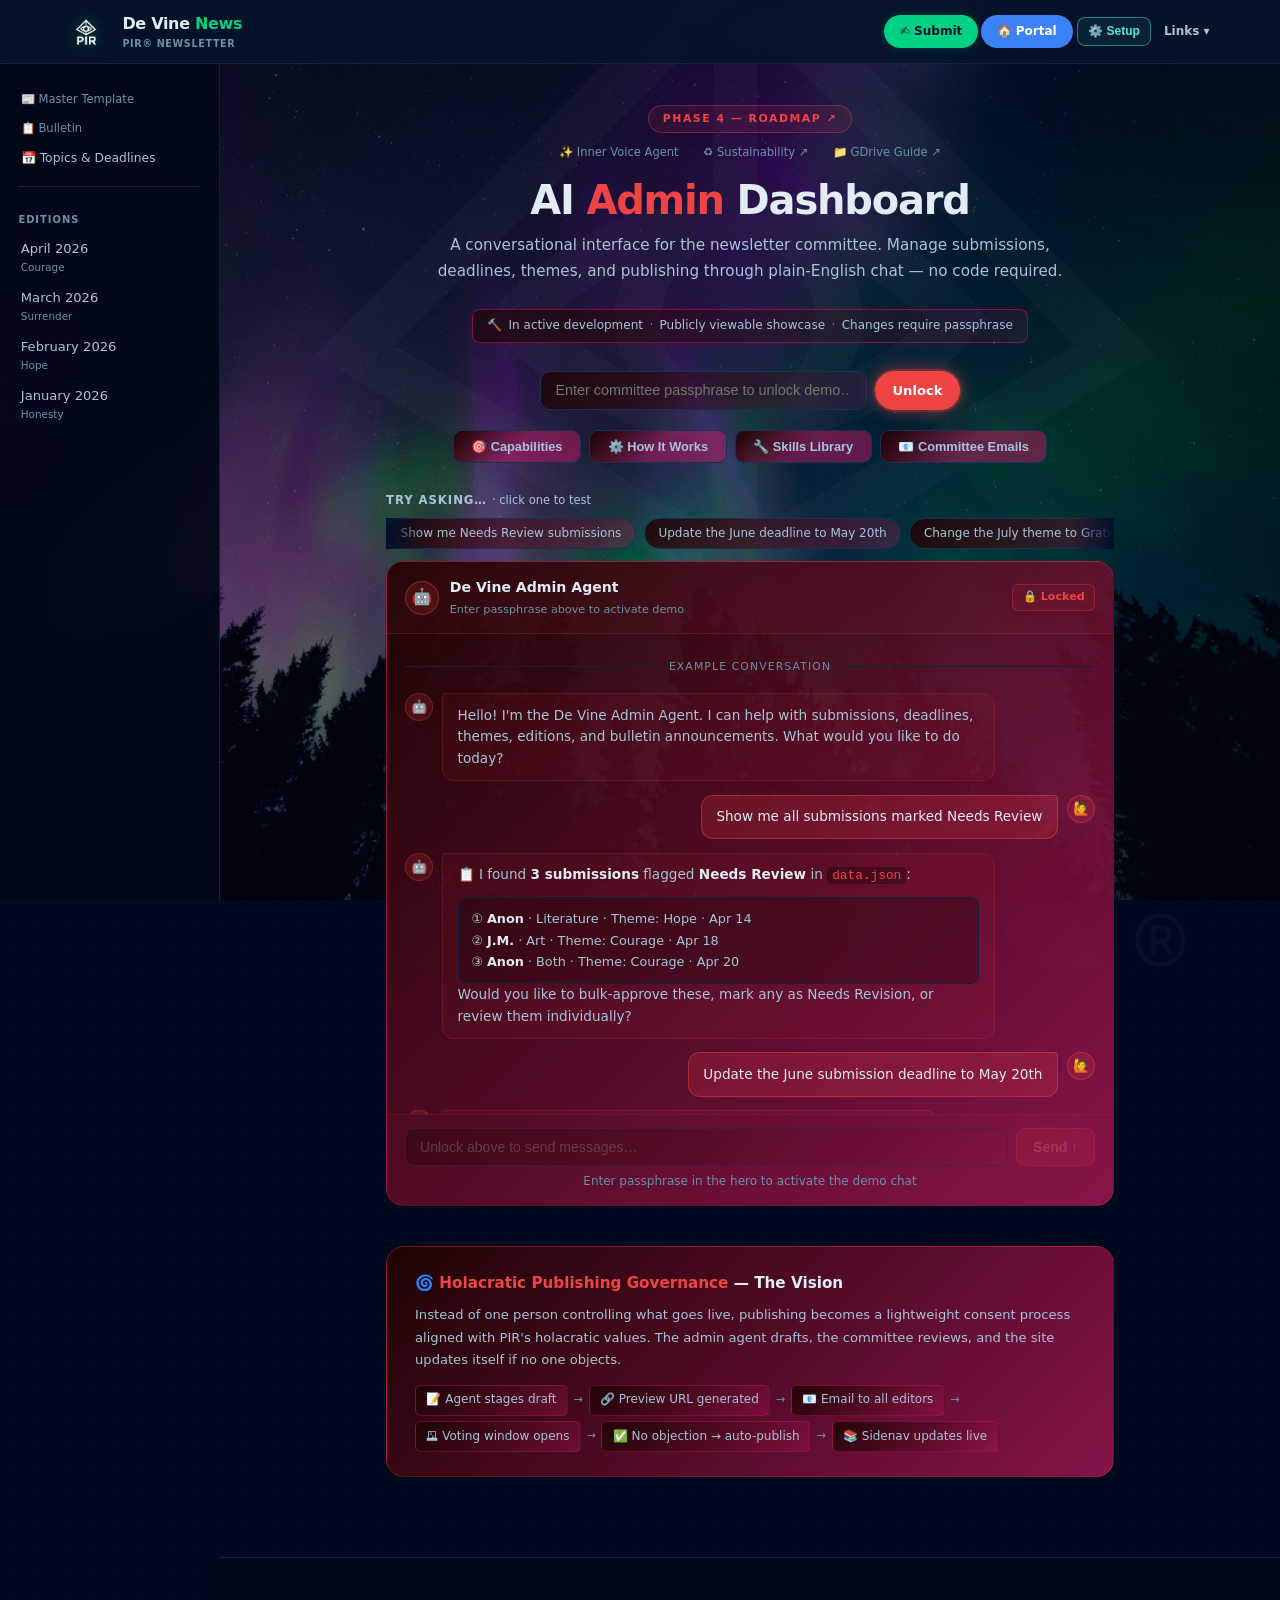
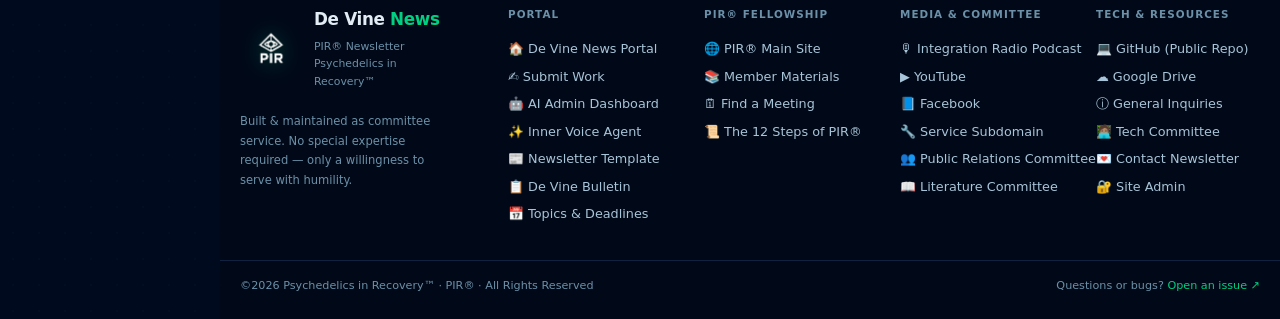
==== dashboard/admin.html @ 6f0c6eb4 "Add Committee Emails modal to admin dashboard; update all docs admin.html: - 📧 Committee Emails moda" ====
<!DOCTYPE html>
<html lang="en">
<head>
  <link rel="icon" href="assets/favicon.svg" type="image/svg+xml"/>
  <link rel="icon" href="assets/favicon.png" type="image/png"/>
  <link rel="apple-touch-icon" href="assets/favicon.png"/>
  <meta charset="UTF-8" />
  <meta name="viewport" content="width=device-width, initial-scale=1.0" />
  <title>AI Admin Dashboard — De Vine News</title>
  <link rel="stylesheet" href="style.css" />
  <style>
    /* ── Crimson accent var ───────────────────────────────────────── */
    :root { --adm: #ef4444; --adm-bg: rgba(239,68,68,0.08); --adm-border: rgba(239,68,68,0.28); }

    /* ── Hero ─────────────────────────────────────────────────────── */
    .adm-hero {
      text-align: center; padding: 2.5rem 1.5rem 1.75rem;
      max-width: 680px; margin: 0 auto;
    }
    a.adm-eyebrow, .adm-eyebrow {
      display: inline-block;
      font-size: 0.68rem; font-weight: 700; letter-spacing: 0.14em;
      text-transform: uppercase; color: var(--adm);
      background: rgba(239,68,68,0.1); border: 1px solid rgba(239,68,68,0.35);
      border-radius: 999px; padding: 0.28rem 0.85rem; margin-bottom: 0.6rem;
      text-decoration: none; transition: background 0.15s, border-color 0.15s;
      animation: cta-float-bounce 3.5s ease-in-out infinite;
    }
    a.adm-eyebrow:hover {
      background: rgba(239,68,68,0.18); border-color: rgba(239,68,68,0.6);
      animation: none;
    }
    /* Meta-nav row (cross-page + docs links) */
    .adm-meta-nav {
      display: flex; flex-wrap: wrap; justify-content: center; gap: 0.35rem 0.65rem;
      font-size: 0.72rem; margin-bottom: 1rem;
    }
    .adm-meta-link {
      display: inline-block; color: var(--text-3); text-decoration: none;
      transition: color 0.15s; animation: cta-float-bounce 4s ease-in-out infinite;
    }
    .adm-meta-link:nth-child(1) { animation-delay: 0s; }
    .adm-meta-link:nth-child(3) { animation-delay: 0.5s; }
    .adm-meta-link:nth-child(5) { animation-delay: 1s; }
    .adm-meta-link:hover { color: var(--text-2); animation: none; }
    .adm-meta-sep { color: var(--border-2); }

    .adm-hero h1 {
      font-size: clamp(1.6rem, 4.5vw, 2.5rem); font-weight: 900;
      letter-spacing: -0.03em; line-height: 1.1; margin-bottom: 0.7rem;
    }
    .adm-hero h1 em { font-style: normal; color: var(--adm); }
    .adm-hero-desc {
      font-size: 0.95rem; color: var(--text-2); line-height: 1.7; margin-bottom: 1.5rem;
    }
    .adm-badge {
      display: inline-flex; align-items: center; gap: 0.4rem; flex-wrap: wrap;
      justify-content: center; font-size: 0.75rem; color: var(--text-2); font-weight: 500;
      border: 1px solid rgba(190,24,93,0.55); border-radius: 8px;
      padding: 0.4rem 0.9rem; margin-bottom: 1.75rem; line-height: 1.6;
      background: linear-gradient(135deg, rgba(30,4,4,0.7) 0%, rgba(190,24,93,0.13) 100%);
      box-shadow: 0 0 10px rgba(190,24,93,0.12);
    }
    .adm-badge span { color: var(--text-3); }

    /* Unlock row */
    .adm-unlock {
      display: flex; gap: 0.5rem; max-width: 420px; margin: 0 auto 1.25rem;
    }
    .adm-unlock .btn-primary {
      background: var(--adm) !important; color: #fff !important;
      box-shadow: 0 0 0 2px rgba(239,68,68,0.25), 0 0 18px rgba(239,68,68,0.6) !important;
    }
    .adm-unlock .btn-primary:hover {
      background: #f87171 !important;
      box-shadow: 0 0 0 3px rgba(239,68,68,0.35), 0 0 26px rgba(239,68,68,0.75) !important;
    }
    .adm-unlock input {
      flex: 1; padding: 0.65rem 0.9rem;
      border-radius: 10px; border: 1.5px solid var(--border-2);
      background: linear-gradient(135deg, rgba(30,4,4,0.85) 0%, rgba(190,24,93,0.12) 100%); color: var(--text);
      font-size: 0.9rem; transition: border-color 0.2s;
    }
    .adm-unlock input:focus { outline: none; border-color: var(--adm); }
    .adm-unlock input.unlocked { border-color: var(--adm); }
    #adm-unlock-error {
      font-size: 0.78rem; color: #f87171; margin: 0.3rem auto 0;
      max-width: 420px; text-align: left; display: none;
    }
    /* Modal trigger buttons — strong CTA */
    .adm-modal-btns {
      display: flex; flex-wrap: wrap; justify-content: center; gap: 0.5rem;
      margin-top: 1.25rem;
    }
    .adm-modal-btn {
      display: inline-flex; align-items: center; gap: 0.35rem;
      font-size: 0.8rem; font-weight: 700; padding: 0.5rem 1.1rem;
      border-radius: 9px; cursor: pointer; border: 1.5px solid var(--border-2);
      background: linear-gradient(135deg, #1e0404 0%, rgba(190, 24, 93, 0.5) 50%); color: var(--text-2);
      transition: all 0.15s; text-decoration: none;
    }
    .adm-modal-btn:hover {
      background: rgba(239,68,68,0.08); border-color: rgba(239,68,68,0.45);
      color: var(--adm); transform: translateY(-1px);
      box-shadow: 0 3px 10px rgba(239,68,68,0.12);
    }
    .adm-modal-btn:active { transform: translateY(0); box-shadow: none; }
    @keyframes adm-modal-btn-breathe {
      0%,100% { opacity: 0.82; box-shadow: 0 0 0 0 rgba(239,68,68,0); transform: translateY(0); }
      50%      { opacity: 1;    box-shadow: 0 0 12px rgba(239,68,68,0.22); transform: translateY(-2px); }
    }
    .adm-modal-btn { animation: adm-modal-btn-breathe 3s ease-in-out infinite; }
    .adm-modal-btn:hover { animation: none; }

    /* ── Demo mode banner ─────────────────────────────────────────── */
    .adm-demo-banner {
      display: none;
      align-items: center; justify-content: center; gap: 0.5rem;
      font-size: 0.75rem; font-weight: 600; color: #fbbf24;
      background: rgba(251,191,36,0.08); border-top: 1px solid rgba(251,191,36,0.2);
      border-bottom: 1px solid rgba(251,191,36,0.2);
      padding: 0.4rem 1rem; text-align: center;
    }

    /* ── Scrolling chip ticker ────────────────────────────────────── */
    .adm-ticker {
      max-width: 760px; margin: 0 auto 0.75rem; padding: 0 1rem;
    }
    .adm-ticker-label {
      font-size: 0.73rem; color: var(--text-2); margin-bottom: 0.5rem;
      font-weight: 700; text-transform: uppercase; letter-spacing: 0.08em;
    }
    .adm-ticker-outer {
      position: relative; overflow: hidden;
    }
    .adm-ticker-outer::before, .adm-ticker-outer::after {
      content: ''; position: absolute; top: 0; bottom: 0;
      width: 2.5rem; z-index: 1; pointer-events: none;
    }
    .adm-ticker-outer::before { left: 0;  background: linear-gradient(to right, var(--navy), transparent); }
    .adm-ticker-outer::after  { right: 0; background: linear-gradient(to left,  var(--navy), transparent); }
    .adm-ticker-track {
      display: flex; gap: 0.5rem; white-space: nowrap;
      animation: ticker-run 62s linear infinite;
      width: max-content;
    }
    .adm-ticker-track:hover { animation-play-state: paused; }
    @keyframes ticker-run {
      0%   { transform: translateX(0); }
      100% { transform: translateX(-50%); }
    }
    @keyframes adm-chip-breathe {
      0%,100% { opacity: 0.62; border-color: var(--border-2); }
      50%      { opacity: 1;    border-color: rgba(239,68,68,0.65); }
    }
    .adm-chip {
      display: inline-flex; align-items: center;
      font-size: 0.75rem; font-weight: 500; color: var(--text-2);
      background: linear-gradient(135deg, rgba(30,4,4,0.92) 0%, rgba(190,24,93,0.28) 100%);
      border: 1.5px solid var(--border-2);
      border-radius: 999px; padding: 0.3rem 0.85rem;
      cursor: pointer; white-space: nowrap; user-select: none;
      transition: all 0.15s;
      animation: adm-chip-breathe 2.5s ease-in-out infinite;
    }
    .adm-chip:hover {
      background: rgba(239,68,68,0.09); border-color: rgba(239,68,68,0.55);
      color: var(--adm); transform: translateY(-1px);
      box-shadow: 0 2px 8px rgba(239,68,68,0.18);
      animation: none;
    }
    .adm-chip:active { transform: translateY(0); box-shadow: none; }

    /* ── Chat — CRIMSON identity ──────────────────────────────────── */
    .adm-chat-wrap {
      max-width: 760px; margin: 0 auto; padding: 0 1rem 2.5rem;
    }
    .adm-chat {
      /* Add 70% transparency */
      background: linear-gradient(135deg, #1e0404 0%, rgba(190, 24, 93, 0.7) 100%);
      border: 1px solid rgba(239,68,68,0.25);
      border-radius: var(--radius-lg); overflow: hidden;
    }
    .adm-chat-header {
      display: flex; align-items: center; justify-content: space-between;
      padding: 0.85rem 1.1rem;
      border-bottom: 1px solid rgba(239,68,68,0.18);
      background: rgba(239,68,68,0.04);
    }
    .adm-chat-agent { display: flex; align-items: center; gap: 0.7rem; }
    .adm-chat-avatar {
      width: 34px; height: 34px; border-radius: 50%;
      background: rgba(239,68,68,0.15); border: 1.5px solid rgba(239,68,68,0.4);
      display: flex; align-items: center; justify-content: center; font-size: 1rem;
    }
    .adm-chat-name { font-size: 0.88rem; font-weight: 700; }
    .adm-chat-sub  { font-size: 0.7rem; color: var(--text-3); margin-top: 0.1rem; }
    .adm-chat-lock-badge {
      font-size: 0.7rem; font-weight: 600; padding: 0.22rem 0.6rem;
      border-radius: 6px; transition: all 0.3s;
    }
    .adm-chat-lock-badge.locked  { color: var(--adm); background: rgba(239,68,68,0.08); border: 1px solid rgba(239,68,68,0.3); }
    .adm-chat-lock-badge.unlocked { color: #fbbf24; background: rgba(251,191,36,0.1); border: 1px solid rgba(251,191,36,0.3); }

    .adm-chat-messages {
      padding: 1.25rem 1.1rem; display: flex; flex-direction: column; gap: 0.85rem;
      min-height: 300px; max-height: 480px; overflow-y: auto;
    }
    .adm-msg { display: flex; gap: 0.6rem; align-items: flex-start; }
    .adm-msg.agent { flex-direction: row; }
    .adm-msg.user  { flex-direction: row-reverse; }
    .adm-msg-avatar {
      width: 28px; height: 28px; flex-shrink: 0;
      border-radius: 50%; display: flex; align-items: center;
      justify-content: center; font-size: 0.82rem;
    }
    .adm-msg.agent .adm-msg-avatar {
      background: rgba(239,68,68,0.15); border: 1px solid rgba(239,68,68,0.3);
    }
    .adm-msg.user .adm-msg-avatar {
      background: rgba(239,68,68,0.16); border: 1px solid rgba(239,68,68,0.42);
    }
    .adm-msg-bubble {
      max-width: 80%; font-size: 0.85rem; line-height: 1.6;
      padding: 0.65rem 0.9rem; border-radius: 12px;
    }
    .adm-msg.agent .adm-msg-bubble {
      background: rgba(239,68,68,0.05); border: 1px solid rgba(239,68,68,0.16);
      border-top-left-radius: 4px; color: var(--text-2);
    }
    .adm-msg.user .adm-msg-bubble {
      background: rgba(239,68,68,0.2); border: 1px solid rgba(239,68,68,0.45);
      border-top-right-radius: 4px; color: var(--text);
    }
    .adm-msg-bubble strong { color: var(--text); }
    .adm-msg-bubble code {
      background: rgba(0,0,0,0.3); padding: 1px 5px;
      border-radius: 4px; font-size: 0.8rem; color: var(--adm);
    }
    .adm-proposal {
      margin-top: 0.65rem; background: rgba(0,0,0,0.25);
      border: 1px solid var(--border); border-radius: 8px;
      padding: 0.6rem 0.8rem; font-family: monospace;
      font-size: 0.78rem; line-height: 1.7;
    }
    .adm-proposal .del { color: #f87171; }
    .adm-proposal .add { color: #4ade80; }
    .adm-proposal-actions { display: flex; gap: 0.45rem; margin-top: 0.65rem; flex-wrap: wrap; }
    .adm-proposal-actions button {
      font-size: 0.75rem; padding: 0.3rem 0.75rem;
      border-radius: 7px; border: none; cursor: pointer;
      font-weight: 600; transition: opacity 0.2s;
    }
    .btn-approve {
      background: rgba(0,208,130,0.2); color: var(--green); border: 1px solid rgba(0,208,130,0.4) !important;
      animation: cta-float-bounce 2.5s ease-in-out infinite; cursor: pointer;
    }
    .btn-approve:hover { background: rgba(0,208,130,0.32); animation: none; }
    .btn-cancel-chat {
      background: rgba(190,24,93,0.1); color: var(--text-2); border: 1px solid rgba(190,24,93,0.35) !important;
      animation: cta-float-bounce 2.8s ease-in-out infinite 0.4s; cursor: pointer;
    }
    .btn-cancel-chat:hover { background: rgba(190,24,93,0.2); color: var(--adm); animation: none; }
    .adm-demo-note { font-size: 0.7rem; color: var(--text-3); margin-top: 0.5rem; font-style: italic; }

    .adm-chat-divider {
      display: flex; align-items: center; gap: 0.75rem;
      font-size: 0.68rem; color: var(--text-3);
      text-transform: uppercase; letter-spacing: 0.1em; margin: 0.25rem 0;
    }
    .adm-chat-divider::before, .adm-chat-divider::after {
      content: ''; flex: 1; height: 1px; background: var(--border);
    }
    .adm-typing { display: none; }
    .adm-typing.show { display: flex; }
    .adm-typing .adm-msg-bubble { padding: 0.55rem 0.9rem; }
    .typing-dots { display: flex; gap: 4px; align-items: center; }
    .typing-dots span {
      width: 6px; height: 6px; border-radius: 50%;
      background: var(--adm); opacity: 0.5; animation: bounce-dot 1.2s infinite;
    }
    .typing-dots span:nth-child(2) { animation-delay: 0.2s; }
    .typing-dots span:nth-child(3) { animation-delay: 0.4s; }
    @keyframes bounce-dot {
      0%, 80%, 100% { opacity: 0.3; transform: translateY(0); }
      40% { opacity: 1; transform: translateY(-4px); }
    }

    .adm-chat-input-area {
      border-top: 1px solid rgba(239,68,68,0.12);
      padding: 0.85rem 1.1rem; background: rgba(239,68,68,0.02);
    }
    .adm-input-row { display: flex; gap: 0.5rem; }
    .adm-input-row input {
      flex: 1; padding: 0.6rem 0.9rem;
      border-radius: 9px; border: 1.5px solid var(--border-2);
      background: linear-gradient(135deg, rgba(30,4,4,0.8) 0%, rgba(190,24,93,0.1) 100%);
      color: var(--text); font-size: 0.88rem; transition: border-color 0.2s;
    }
    .adm-input-row input:focus { outline: none; border-color: rgba(239,68,68,0.55); }
    .adm-input-row input:disabled { opacity: 0.45; cursor: not-allowed; }
    .adm-send-btn {
      padding: 0.6rem 1rem; border-radius: 9px;
      background: rgba(239,68,68,0.32); border: 1.5px solid rgba(239,68,68,0.62);
      color: #f87171; font-weight: 800; font-size: 0.88rem;
      cursor: pointer; transition: all 0.2s; white-space: nowrap;
      box-shadow: 0 0 8px rgba(239,68,68,0.18);
    }
    .adm-send-btn:hover:not(:disabled) { background: rgba(239,68,68,0.48); box-shadow: 0 0 14px rgba(239,68,68,0.3); }
    .adm-send-btn:disabled { opacity: 0.35; cursor: not-allowed; }
    .adm-locked-hint { font-size: 0.75rem; color: var(--text-3); text-align: center; padding-top: 0.4rem; }

    /* ── DAO Vision card ─────────────────────────────────────────── */
    .adm-dao { max-width: 760px; margin: 0 auto 2.5rem; padding: 0 1rem; }
    .adm-dao-card {
      /* Add 70% transparency */
      background: linear-gradient(135deg, #1e0404 0%, rgba(190, 24, 93, 0.70) 100%);
      border: 1px solid rgba(239,68,68,0.3);
      border-radius: var(--radius-lg); padding: 1.5rem 1.75rem;
    }
    .adm-dao-card h3 { font-size: 0.95rem; font-weight: 800; margin-bottom: 0.5rem; color: var(--text); }
    .adm-dao-card h3 span { color: var(--adm); }
    .adm-dao-card p { font-size: 0.82rem; color: var(--text-2); line-height: 1.7; margin-bottom: 0.85rem; }
    .dao-flow { display: flex; flex-wrap: wrap; gap: 0.35rem; align-items: center; font-size: 0.75rem; color: var(--text-2); }
    .dao-step {
      background: linear-gradient(135deg, rgba(30,4,4,0.9) 0%, rgba(190,24,93,0.32) 100%);
      border: 1px solid rgba(190,24,93,0.4); border-radius: 6px; padding: 0.28rem 0.65rem; white-space: nowrap;
    }
    .dao-arrow { color: var(--text-3); font-size: 0.7rem; }

    /* ── Modals ──────────────────────────────────────────────────── */
    .cap-grid { display: grid; grid-template-columns: repeat(auto-fill, minmax(260px, 1fr)); gap: 1rem; margin-top: 0.25rem; }
    .cap-card { background: var(--navy-3); border: 1px solid var(--border-2); border-radius: 10px; padding: 1rem 1.1rem; }
    .cap-card-icon { font-size: 1.4rem; margin-bottom: 0.4rem; }
    .cap-card h4 { font-size: 0.85rem; font-weight: 700; margin-bottom: 0.3rem; }
    .cap-card p  { font-size: 0.75rem; color: var(--text-2); line-height: 1.55; margin: 0; }
    .cap-card .cap-prompt {
      margin-top: 0.6rem; font-size: 0.72rem; color: var(--text-2); font-style: italic;
      background: rgba(239,68,68,0.06); border: 1px solid rgba(239,68,68,0.2);
      border-radius: 6px; padding: 0.4rem 0.6rem;
    }
    .cap-card .cap-prompt::before { content: '"'; color: var(--adm); }
    .cap-card .cap-prompt::after  { content: '"'; color: var(--adm); }

    .hiw-steps { display: flex; flex-direction: column; gap: 0; margin-top: 0.5rem; }
    .hiw-step { display: flex; align-items: flex-start; gap: 0.9rem; padding: 0.8rem 1rem; background: var(--navy-3); border: 1px solid var(--border-2); border-radius: 0; }
    .hiw-step:first-child { border-radius: var(--radius) var(--radius) 0 0; }
    .hiw-step:last-child  { border-radius: 0 0 var(--radius) var(--radius); }
    .hiw-step + .hiw-step { border-top: none; }
    .hiw-num { width: 24px; height: 24px; flex-shrink: 0; background: rgba(239,68,68,0.12); border: 1.5px solid rgba(239,68,68,0.35); border-radius: 50%; display: flex; align-items: center; justify-content: center; font-size: 0.68rem; font-weight: 800; color: var(--adm); }
    .hiw-text { font-size: 0.83rem; color: var(--text-2); line-height: 1.55; padding-top: 0.1rem; }
    .hiw-text strong { color: var(--text); }
    .agent-arch { margin-top: 1.25rem; background: var(--navy-3); border: 1px solid var(--border-2); border-radius: 10px; padding: 1rem 1.1rem; }
    .agent-arch h4 { font-size: 0.85rem; font-weight: 700; margin-bottom: 0.5rem; }
    .agent-row { display: flex; gap: 0.75rem; align-items: flex-start; padding: 0.6rem 0; border-bottom: 1px solid var(--border); }
    .agent-row:last-child { border-bottom: none; padding-bottom: 0; }
    .agent-icon { font-size: 1.2rem; margin-top: 0.1rem; flex-shrink: 0; }
    .agent-info h5 { font-size: 0.82rem; font-weight: 700; margin-bottom: 0.15rem; }
    .agent-info p  { font-size: 0.75rem; color: var(--text-3); margin: 0; line-height: 1.5; }

    .skills-table { width: 100%; margin-top: 0.5rem; border-collapse: collapse; font-size: 0.82rem; }
    .skills-table th { background: var(--navy-3); color: var(--adm); padding: 0.5rem 0.75rem; text-align: left; font-size: 0.72rem; font-weight: 700; text-transform: uppercase; letter-spacing: 0.06em; }
    .skills-table td { padding: 0.55rem 0.75rem; border-top: 1px solid var(--border); color: var(--text-2); vertical-align: top; }
    .skills-table tr:hover td { background: rgba(255,255,255,0.02); }
    .skill-name { font-weight: 700; color: var(--text); font-family: monospace; }
    .skill-badge { display: inline-block; font-size: 0.65rem; font-weight: 700; padding: 0.15rem 0.45rem; border-radius: 4px; }
    .skill-badge.done    { background: rgba(0,208,130,0.15); color: var(--green); }
    .skill-badge.planned { background: rgba(74,234,220,0.1);  color: var(--cyan); }
    .skill-badge.vision  { background: rgba(124,58,237,0.15); color: #a78bfa; }

    /* ── Committee Emails modal ──────────────────────────────────── */
    .email-info-box {
      font-size: 0.82rem; color: var(--text-2); line-height: 1.65;
      background: rgba(239,68,68,0.04); border: 1px solid rgba(239,68,68,0.18);
      border-radius: 8px; padding: 0.75rem 0.9rem; margin-bottom: 1rem;
    }
    .email-info-box code { background: rgba(0,0,0,0.3); padding: 1px 5px; border-radius: 4px; font-size: 0.78rem; color: var(--adm); }
    .email-info-box p + p { margin-top: 0.55rem; }
    .email-list { display: flex; flex-direction: column; gap: 0.35rem; margin-bottom: 0.85rem; }
    .email-entry {
      display: flex; align-items: center; gap: 0.6rem;
      background: var(--navy-3); border: 1px solid var(--border-2);
      border-radius: 8px; padding: 0.55rem 0.75rem; font-size: 0.83rem;
    }
    .email-role-dot { font-size: 0.9rem; flex-shrink: 0; }
    .email-entry-addr { flex: 1; color: var(--text); font-weight: 500; word-break: break-all; }
    .email-entry-role { font-size: 0.7rem; color: var(--text-3); flex-shrink: 0; }
    .email-remove-btn {
      background: none; border: none; color: var(--text-3); font-size: 0.78rem;
      cursor: pointer; padding: 0.15rem 0.35rem; border-radius: 4px;
      transition: color 0.15s, background 0.15s; flex-shrink: 0;
    }
    .email-remove-btn:hover { color: #f87171; background: rgba(239,68,68,0.1); }
    .email-add-row { display: flex; gap: 0.5rem; margin-top: 0.1rem; }
    .email-add-row input {
      flex: 1; padding: 0.55rem 0.8rem; border-radius: 9px;
      border: 1.5px solid var(--border-2);
      background: linear-gradient(135deg, rgba(30,4,4,0.8) 0%, rgba(190,24,93,0.1) 100%);
      color: var(--text); font-size: 0.85rem; transition: border-color 0.2s;
    }
    .email-add-row input:focus { outline: none; border-color: rgba(239,68,68,0.55); }
    .email-add-row input.email-dupe { border-color: rgba(239,68,68,0.7); }
    .email-note { font-size: 0.72rem; color: var(--text-3); margin-top: 0.65rem; line-height: 1.55; font-style: italic; }
  </style>
</head>
<body>
<script>window.CURRENT_PAGE = 'admin';</script>

  <!-- ── Hero ──────────────────────────────────────────────────────── -->
  <div class="adm-hero">
    <a class="adm-eyebrow"
       href="https://github.com/drasticstatic/pir-devine-news-public/blob/main/ROADMAP.md"
       target="_blank" rel="noopener">Phase 4 — Roadmap ↗</a>

    <!-- Meta-nav: cross-page + docs links -->
    <div class="adm-meta-nav">
      <a href="submit-agent.html" class="adm-meta-link">✨ Inner Voice Agent</a>
      <span class="adm-meta-sep">·</span>
      <a href="https://github.com/drasticstatic/pir-devine-news-public/blob/main/SUSTAINABILITY.md"
         target="_blank" rel="noopener" class="adm-meta-link">♻️ Sustainability ↗</a>
      <span class="adm-meta-sep">·</span>
      <a href="https://github.com/drasticstatic/pir-devine-news-public/blob/main/GDRIVE_GUIDE-for-editors.md"
         target="_blank" rel="noopener" class="adm-meta-link">📁 GDrive Guide ↗</a>
    </div>

    <h1>AI <em>Admin</em> Dashboard</h1>
    <p class="adm-hero-desc">A conversational interface for the newsletter committee. Manage submissions, deadlines, themes, and publishing through plain-English chat — no code required.</p>
    <div class="adm-badge">
      <span>🔨</span> In active development
      <span>·</span> Publicly viewable showcase
      <span>·</span> Changes require passphrase
    </div>

    <!-- Passphrase unlock -->
    <div class="adm-unlock">
      <input type="password" id="adm-pass" placeholder="Enter committee passphrase to unlock demo…"
             onkeydown="if(event.key==='Enter') admUnlock()" />
      <button class="btn btn-primary" onclick="admUnlock()">Unlock</button>
    </div>
    <div id="adm-unlock-error"></div>

    <!-- Modal trigger buttons — strong CTA -->
    <div class="adm-modal-btns">
      <button class="adm-modal-btn" onclick="openModal('modal-capabilities')">🎯 Capabilities</button>
      <button class="adm-modal-btn" onclick="openModal('modal-howitworks')">⚙️ How It Works</button>
      <button class="adm-modal-btn" onclick="openModal('modal-skills')">🔧 Skills Library</button>
      <button class="adm-modal-btn" onclick="emailReset();openModal('modal-emails')">📧 Committee Emails</button>
    </div>
  </div>

  <!-- ── Demo mode banner ───────────────────────────────────────────── -->
  <div class="adm-demo-banner" id="adm-demo-banner">
    🟡 DEMO MODE — proposals are fully simulated. No changes will be made until Phase 4 is live.
  </div>

  <!-- ── Scrolling chip ticker (always visible) ─────────────────────── -->
  <div class="adm-ticker">
    <div class="adm-ticker-label">Try asking… <span style="font-weight:500;color:var(--text-2);text-transform:none;letter-spacing:0;font-size:0.72rem">· click one to test</span></div>
    <div class="adm-ticker-outer">
      <div class="adm-ticker-track" id="adm-ticker-track">
        <!-- Set A -->
        <span class="adm-chip" onclick="admChipClick(this)">Show me Needs Review submissions</span>
        <span class="adm-chip" onclick="admChipClick(this)">Update the June deadline to May 20th</span>
        <span class="adm-chip" onclick="admChipClick(this)">Change the July theme to Gratitude</span>
        <span class="adm-chip" onclick="admChipClick(this)">Publish the May newsletter</span>
        <span class="adm-chip" onclick="admChipClick(this)">Draft a welcome paragraph for June</span>
        <span class="adm-chip" onclick="admChipClick(this)">Add a bulletin announcement</span>
        <span class="adm-chip" onclick="admChipClick(this)">Mark all April submissions approved</span>
        <span class="adm-chip" onclick="admChipClick(this)">Add editor@example.org to the committee list</span>
        <!-- Set B — duplicate for seamless loop -->
        <span class="adm-chip" onclick="admChipClick(this)">Show me Needs Review submissions</span>
        <span class="adm-chip" onclick="admChipClick(this)">Update the June deadline to May 20th</span>
        <span class="adm-chip" onclick="admChipClick(this)">Change the July theme to Gratitude</span>
        <span class="adm-chip" onclick="admChipClick(this)">Publish the May newsletter</span>
        <span class="adm-chip" onclick="admChipClick(this)">Draft a welcome paragraph for June</span>
        <span class="adm-chip" onclick="admChipClick(this)">Add a bulletin announcement</span>
        <span class="adm-chip" onclick="admChipClick(this)">Mark all April submissions approved</span>
        <span class="adm-chip" onclick="admChipClick(this)">Add editor@example.org to the committee list</span>
      </div>
    </div>
  </div>

  <!-- ── Chat interface ────────────────────────────────────────────── -->
  <div class="adm-chat-wrap">
    <div class="adm-chat">

      <div class="adm-chat-header">
        <div class="adm-chat-agent">
          <div class="adm-chat-avatar">🤖</div>
          <div>
            <div class="adm-chat-name">De Vine Admin Agent</div>
            <div class="adm-chat-sub" id="chat-sub-status">Enter passphrase above to activate demo</div>
          </div>
        </div>
        <div class="adm-chat-lock-badge locked" id="chat-lock-badge">🔒 Locked</div>
      </div>

      <div class="adm-chat-messages" id="adm-chat-messages">

        <div class="adm-chat-divider">Example conversation</div>

        <div class="adm-msg agent">
          <div class="adm-msg-avatar">🤖</div>
          <div class="adm-msg-bubble">
            Hello! I'm the De Vine Admin Agent. I can help with submissions, deadlines, themes, editions, and bulletin announcements. What would you like to do today?
          </div>
        </div>

        <div class="adm-msg user">
          <div class="adm-msg-avatar">🙋</div>
          <div class="adm-msg-bubble">Show me all submissions marked Needs Review</div>
        </div>

        <div class="adm-msg agent">
          <div class="adm-msg-avatar">🤖</div>
          <div class="adm-msg-bubble">
            📋 I found <strong>3 submissions</strong> flagged <strong>Needs Review</strong> in <code>data.json</code>:
            <div class="adm-proposal" style="font-family:inherit; font-size:0.8rem">
              <div>① <strong>Anon</strong> · Literature · Theme: Hope · Apr 14</div>
              <div>② <strong>J.M.</strong> · Art · Theme: Courage · Apr 18</div>
              <div>③ <strong>Anon</strong> · Both · Theme: Courage · Apr 20</div>
            </div>
            Would you like to bulk-approve these, mark any as Needs Revision, or review them individually?
          </div>
        </div>

        <div class="adm-msg user">
          <div class="adm-msg-avatar">🙋</div>
          <div class="adm-msg-bubble">Update the June submission deadline to May 20th</div>
        </div>

        <div class="adm-msg agent">
          <div class="adm-msg-avatar">🤖</div>
          <div class="adm-msg-bubble">
            📝 <strong>Proposed change — <code>submit.html</code>:</strong>
            <div class="adm-proposal">
              <div class="del">- Deadline: June 1, 2026</div>
              <div class="add">+ Deadline: May 20, 2026</div>
            </div>
            This also updates the deadline countdown widget and sidebar label.
            <div class="adm-proposal-actions">
              <button class="btn-approve" onclick="admDemoApprove(this)">✓ Approve</button>
              <button class="btn-cancel-chat" onclick="admDemoCancel(this)">✕ Cancel</button>
            </div>
            <div class="adm-demo-note">↳ Demo — approving will log the action but not write to files until Phase 4 is live.</div>
          </div>
        </div>

        <div class="adm-chat-divider" id="live-divider" style="display:none">Your session</div>

        <div class="adm-msg agent adm-typing" id="adm-typing">
          <div class="adm-msg-avatar">🤖</div>
          <div class="adm-msg-bubble">
            <div class="typing-dots"><span></span><span></span><span></span></div>
          </div>
        </div>

      </div><!-- /messages -->

      <div class="adm-chat-input-area">
        <div class="adm-input-row">
          <input type="text" id="adm-chat-input"
                 placeholder="Unlock above to send messages…"
                 disabled
                 onkeydown="if(event.key==='Enter')admSend()" />
          <button class="adm-send-btn" id="adm-send-btn" disabled onclick="admSend()">Send ↑</button>
        </div>
        <div class="adm-locked-hint" id="adm-locked-hint">Enter passphrase in the hero to activate the demo chat</div>
      </div>

    </div><!-- /adm-chat -->
  </div><!-- /adm-chat-wrap -->

  <!-- ── DAO / Holacratic Governance Vision ─────────────────────────── -->
  <div class="adm-dao">
    <div class="adm-dao-card">
      <h3>🌀 <span>Holacratic Publishing Governance</span> — The Vision</h3>
      <p>Instead of one person controlling what goes live, publishing becomes a lightweight consent process aligned with PIR's holacratic values. The admin agent drafts, the committee reviews, and the site updates itself if no one objects.</p>
      <div class="dao-flow">
        <span class="dao-step">📝 Agent stages draft</span>
        <span class="dao-arrow">→</span>
        <span class="dao-step">🔗 Preview URL generated</span>
        <span class="dao-arrow">→</span>
        <span class="dao-step">📧 Email to all editors</span>
        <span class="dao-arrow">→</span>
        <span class="dao-step">🗳 Voting window opens</span>
        <span class="dao-arrow">→</span>
        <span class="dao-step">✅ No objection → auto-publish</span>
        <span class="dao-arrow">→</span>
        <span class="dao-step">📚 Sidenav updates live</span>
      </div>
    </div>
  </div>

  <!-- ════════════════════════════════════════════════════════════════ -->
  <!-- Modals                                                           -->
  <!-- ════════════════════════════════════════════════════════════════ -->

  <!-- Capabilities modal -->
  <div class="modal-overlay" id="modal-capabilities" role="dialog" aria-modal="true" aria-labelledby="cap-title"
       onclick="closeModalOverlay(event,'modal-capabilities')">
    <div class="modal" style="max-width:780px">
      <button class="modal-close" onclick="closeModal('modal-capabilities')" aria-label="Close">✕</button>
      <div class="modal-eyebrow">🎯 What the Admin Agent Can Do</div>
      <h2 class="modal-title" id="cap-title">Capabilities</h2>
      <div class="modal-body">
        <div class="cap-grid">
          <div class="cap-card">
            <div class="cap-card-icon">📅</div>
            <h4>Update Deadlines</h4>
            <p>Change any submission deadline across the site in one message. Updates the countdown widget and sidebar automatically.</p>
            <div class="cap-prompt">Update the June deadline to May 20th</div>
          </div>
          <div class="cap-card">
            <div class="cap-card-icon">🎨</div>
            <h4>Change Monthly Theme</h4>
            <p>Update the theme on the submission form, sidebar, and edition pages with a single request.</p>
            <div class="cap-prompt">The July theme is "Gratitude" — update the form</div>
          </div>
          <div class="cap-card">
            <div class="cap-card-icon">📝</div>
            <h4>Add a Submission</h4>
            <p>Manually log a submission received outside the form directly to the committee portal.</p>
            <div class="cap-prompt">Add a submission from Maria — poetry, Step 4, April issue</div>
          </div>
          <div class="cap-card">
            <div class="cap-card-icon">✅</div>
            <h4>Manage Statuses</h4>
            <p>Update submission status badges in the portal. Bulk or individual.</p>
            <div class="cap-prompt">Mark all May submissions as Approved</div>
          </div>
          <div class="cap-card">
            <div class="cap-card-icon">📰</div>
            <h4>Publish an Edition</h4>
            <p>Stage a completed newsletter edition for the holacratic review + auto-publish workflow.</p>
            <div class="cap-prompt">Publish the May newsletter — file is newsletter-may-2026.html</div>
          </div>
          <div class="cap-card">
            <div class="cap-card-icon">🔍</div>
            <h4>Query Submissions</h4>
            <p>Ask about current submission state in plain English without opening any files.</p>
            <div class="cap-prompt">Show me all submissions marked Needs Review</div>
          </div>
          <div class="cap-card">
            <div class="cap-card-icon">✍️</div>
            <h4>Draft Newsletter Copy</h4>
            <p>Generate a welcome paragraph, theme intro, or editor's note for human review before publishing.</p>
            <div class="cap-prompt">Write a 2-sentence intro for June on "Letting Go"</div>
          </div>
          <div class="cap-card">
            <div class="cap-card-icon">📋</div>
            <h4>Bulletin Announcements</h4>
            <p>Add or remove fellowship announcements and open service positions.</p>
            <div class="cap-prompt">Add a new service position: Literature Committee Secretary</div>
          </div>
          <div class="cap-card">
            <div class="cap-card-icon">📖</div>
            <h4>Generate Reader View</h4>
            <p>Convert a newsletter edition into a Marp slide deck for a presentation-style reader view.</p>
            <div class="cap-prompt">Create a reader view slide deck for the April edition</div>
          </div>
        </div>
      </div>
      <div class="modal-actions">
        <button class="btn btn-ghost" onclick="closeModal('modal-capabilities')">Close</button>
      </div>
    </div>
  </div>

  <!-- How It Works modal -->
  <div class="modal-overlay" id="modal-howitworks" role="dialog" aria-modal="true" aria-labelledby="hiw-title"
       onclick="closeModalOverlay(event,'modal-howitworks')">
    <div class="modal" style="max-width:600px">
      <button class="modal-close" onclick="closeModal('modal-howitworks')" aria-label="Close">✕</button>
      <div class="modal-eyebrow">⚙️ Architecture</div>
      <h2 class="modal-title" id="hiw-title">How It Works</h2>
      <div class="modal-body">
        <div class="hiw-steps">
          <div class="hiw-step">
            <div class="hiw-num">1</div>
            <div class="hiw-text"><strong>Committee member types a request</strong> in plain English — no commands, no file paths.</div>
          </div>
          <div class="hiw-step">
            <div class="hiw-num">2</div>
            <div class="hiw-text"><strong>Admin Agent reads current files</strong> — submission data, edition pages, form settings, sidenav.</div>
          </div>
          <div class="hiw-step">
            <div class="hiw-num">3</div>
            <div class="hiw-text"><strong>Agent proposes the change</strong> showing a diff — "Here's exactly what I'd update. Approve?"</div>
          </div>
          <div class="hiw-step">
            <div class="hiw-num">4</div>
            <div class="hiw-text"><strong>Editor confirms</strong> — one click or "yes" in the chat.</div>
          </div>
          <div class="hiw-step">
            <div class="hiw-num">5</div>
            <div class="hiw-text"><strong>Agent commits and pushes</strong> — site updates in minutes. Every change has a full Git history and can be reverted instantly.</div>
          </div>
        </div>
        <div class="agent-arch">
          <h4>Two-Agent Architecture</h4>
          <div class="agent-row">
            <div class="agent-icon">🤖</div>
            <div class="agent-info">
              <h5>Admin Agent — Site Management</h5>
              <p>Manages deadlines, themes, submissions, editions, and bulletin. Access limited to <code>dashboard/</code> files. Never reads credentials or member emails.</p>
            </div>
          </div>
          <div class="agent-row">
            <div class="agent-icon">✨</div>
            <div class="agent-info">
              <h5>Inner Voice Agent — Writing Facilitation</h5>
              <p>Helps members write complete, authentic submissions through Socratic dialogue. Separate system prompt, separate session, no site access. Facilitator — never ghostwriter.</p>
            </div>
          </div>
          <div style="margin-top:0.75rem; font-size:0.75rem; color:var(--text-3); line-height:1.6">
            Future: skill-based sub-agents delegated by coordinator agents — Claude Haiku for routine queries, Sonnet for complex drafting. Cost-efficient by design.
          </div>
        </div>
      </div>
      <div class="modal-actions">
        <button class="btn btn-ghost" onclick="closeModal('modal-howitworks')">Close</button>
      </div>
    </div>
  </div>

  <!-- Skills Library modal -->
  <div class="modal-overlay" id="modal-skills" role="dialog" aria-modal="true" aria-labelledby="sk-title"
       onclick="closeModalOverlay(event,'modal-skills')">
    <div class="modal" style="max-width:700px">
      <button class="modal-close" onclick="closeModal('modal-skills')" aria-label="Close">✕</button>
      <div class="modal-eyebrow">🔧 Claude Code Skills</div>
      <h2 class="modal-title" id="sk-title">Skills Library</h2>
      <div class="modal-body">
        <p style="font-size:0.83rem; color:var(--text-2); line-height:1.65; margin-bottom:1rem">
          Skills are specialized Claude Code workflows stored in <code>.claude/skills/</code>. Only the description loads at session start — full instructions load on trigger. This keeps context lean while making powerful workflows available on demand.
        </p>
        <table class="skills-table">
          <thead>
            <tr><th>Skill</th><th>Status</th><th>What It Does</th></tr>
          </thead>
          <tbody>
            <tr><td><span class="skill-name">/marp-deck</span></td><td><span class="skill-badge done">✅ Built</span></td><td>Convert a newsletter edition or doc to a PIR-branded Marp slide deck + generate HTML</td></tr>
            <tr><td><span class="skill-name">/create-skill</span></td><td><span class="skill-badge done">✅ Built</span></td><td>Design and draft a new Claude Code skill for this repo following the standard format</td></tr>
            <tr><td><span class="skill-name">/new-edition</span></td><td><span class="skill-badge planned">📋 Planned</span></td><td>Scaffold a new newsletter HTML file from the master template</td></tr>
            <tr><td><span class="skill-name">/publish-edition</span></td><td><span class="skill-badge planned">📋 Planned</span></td><td>Wire a completed edition into the portal, sidenav, and archive</td></tr>
            <tr><td><span class="skill-name">/update-theme</span></td><td><span class="skill-badge planned">📋 Planned</span></td><td>Update the monthly theme across submit.html, sidenav, and relevant pages</td></tr>
            <tr><td><span class="skill-name">/update-deadline</span></td><td><span class="skill-badge planned">📋 Planned</span></td><td>Update submission deadline across all pages and the countdown widget</td></tr>
            <tr><td><span class="skill-name">/sync-report</span></td><td><span class="skill-badge planned">📋 Planned</span></td><td>Summarize data.json: last sync timestamp, submission counts by status</td></tr>
            <tr><td><span class="skill-name">/new-submission</span></td><td><span class="skill-badge planned">📋 Planned</span></td><td>Manually add a submission entry to data.json from the committee portal</td></tr>
            <tr><td><span class="skill-name">/admin-agent</span></td><td><span class="skill-badge vision">💡 Vision</span></td><td>Phase 4 AI admin chatbot — site management via conversation (this page)</td></tr>
            <tr><td><span class="skill-name">/inner-voice-agent</span></td><td><span class="skill-badge vision">💡 Vision</span></td><td>Phase 4b Socratic writing facilitator — helps members write complete, heartfelt pieces</td></tr>
          </tbody>
        </table>
      </div>
      <div class="modal-actions">
        <a href="https://github.com/drasticstatic/pir-devine-news-public" target="_blank" rel="noopener" class="btn btn-primary">💻 View on GitHub ↗</a>
        <button class="btn btn-ghost" onclick="closeModal('modal-skills')">Close</button>
      </div>
    </div>
  </div>

  <!-- Committee Emails modal -->
  <div class="modal-overlay" id="modal-emails" role="dialog" aria-modal="true" aria-labelledby="em-title"
       onclick="closeModalOverlay(event,'modal-emails')">
    <div class="modal" style="max-width:540px">
      <button class="modal-close" onclick="closeModal('modal-emails')" aria-label="Close">✕</button>
      <div class="modal-eyebrow">📧 Drive Sync Access List</div>
      <h2 class="modal-title" id="em-title">Committee Editors</h2>
      <div class="modal-body">
        <div class="email-info-box">
          <p>This list lives in <code>data/committee/emails.txt</code> (private — never synced public). Every time <strong>gws-sync.sh</strong> runs, each editor here is automatically granted <strong>Writer access</strong> on newly created submission copies in <code>Approved/</code> on Google Drive.</p>
          <p>The same list is used by the holacratic publishing workflow to send edition preview notifications to all committee members before a newsletter goes live.</p>
          <p>Add an editor to give them automatic access to incoming committee review copies. Remove one to stop future access grants (existing Drive permissions are not revoked retroactively).</p>
        </div>
        <div class="email-list" id="email-list">
          <!-- populated by emailRender() -->
        </div>
        <div class="email-add-row">
          <input type="email" id="email-add-input" placeholder="neweditor@example.org"
                 onkeydown="if(event.key==='Enter')emailAddEntry()" />
          <button class="adm-modal-btn" style="animation:none;flex-shrink:0" onclick="emailAddEntry()">+ Add</button>
        </div>
        <div class="email-note">Changes are proposals only — the agent will show a diff for your approval before writing to <code>emails.txt</code>.</div>
      </div>
      <div class="modal-actions">
        <button class="btn btn-primary" onclick="emailPropose()">📝 Propose Change via Agent</button>
        <button class="btn btn-ghost" onclick="closeModal('modal-emails')">Close</button>
      </div>
    </div>
  </div>

  <!-- ════════════════════════════════════════════════════════════════ -->
  <!-- Scripts                                                          -->
  <!-- ════════════════════════════════════════════════════════════════ -->
  <script>
  /* openModal / closeModal supplied by nav.js (uses .is-open class) */
  function closeModalOverlay(e, id) { if (e.target.id === id) window.closeModal(id); }

  /* ── Passphrase unlock ──────────────────────────────────────────── */
  var admUnlocked = false;

  function admUnlock() {
    var pw  = document.getElementById('adm-pass').value.trim();
    var err = document.getElementById('adm-unlock-error');
    if (!pw) { err.textContent = 'Please enter the passphrase.'; err.style.display = 'block'; return; }
    err.style.display = 'none';
    admUnlocked = true;
    document.getElementById('adm-pass').classList.add('unlocked');
    document.getElementById('adm-pass').disabled = true;
    document.querySelector('.adm-hero .btn-primary').disabled = true;
    document.querySelector('.adm-hero .btn-primary').textContent = '✓ Unlocked';
    document.getElementById('adm-demo-banner').style.display = 'flex';
    document.getElementById('chat-sub-status').textContent = 'Demo Mode — proposals simulated, no changes made';
    var badge = document.getElementById('chat-lock-badge');
    badge.textContent = '🟡 Demo Active';
    badge.classList.replace('locked', 'unlocked');
    document.getElementById('live-divider').style.display = 'flex';
    var input = document.getElementById('adm-chat-input');
    input.disabled = false;
    input.placeholder = 'Ask the admin agent anything…';
    document.getElementById('adm-send-btn').disabled = false;
    document.getElementById('adm-locked-hint').style.display = 'none';
    admAddMsg('agent', 'Demo unlocked. I can simulate any admin action — click a chip in the ticker above or type your own request.');
    input.focus();
  }

  /* ── Chip click ─────────────────────────────────────────────────── */
  function admChipClick(el) {
    if (!admUnlocked) {
      /* Highlight passphrase field and hint */
      var inp = document.getElementById('adm-pass');
      inp.focus();
      inp.style.borderColor = 'rgba(0,208,130,0.7)';
      setTimeout(function(){ inp.style.borderColor = ''; }, 1800);
      return;
    }
    document.getElementById('adm-chat-input').value = el.textContent.trim();
    admSend();
  }

  /* ── Demo send ──────────────────────────────────────────────────── */
  function admSend() {
    if (!admUnlocked) return;
    var input = document.getElementById('adm-chat-input');
    var text  = input.value.trim();
    if (!text) return;
    input.value = '';
    admAddMsg('user', text);
    admShowTyping();
    setTimeout(function(){ admHideTyping(); admRespond(text); }, 900 + Math.random()*600);
  }

  /* ── Demo response engine ───────────────────────────────────────── */
  function admRespond(text) {
    var t = text.toLowerCase();
    if (/needs.review|review|pending/.test(t)) {
      admAddMsg('agent', '📋 <strong>3 submissions</strong> are currently flagged <strong>Needs Review</strong>:<div class="adm-proposal" style="font-family:inherit;font-size:0.8rem"><div>① Anon · Literature · Hope · Apr 14</div><div>② J.M. · Art · Courage · Apr 18</div><div>③ Anon · Both · Courage · Apr 20</div></div>Bulk-approve, mark Needs Revision, or review individually?');
      return;
    }
    if (/deadline|due date|submit.*by|by.*date/.test(t)) {
      var match = text.match(/\b(jan|feb|mar|apr|may|jun|jul|aug|sep|oct|nov|dec|\d{1,2}[^\d])/i);
      admAddMsg('agent', '📝 <strong>Proposed change — <code>submit.html</code>:</strong><div class="adm-proposal"><div class="del">- Deadline: [current deadline]</div><div class="add">+ Deadline: ' + (match ? match[0] : 'new date') + '</div></div>This also updates the countdown widget and sidebar label.<div class="adm-proposal-actions"><button class="btn-approve" onclick="admDemoApprove(this)">✓ Approve</button><button class="btn-cancel-chat" onclick="admDemoCancel(this)">✕ Cancel</button></div><div class="adm-demo-note">↳ Demo — logs action only until Phase 4 is live.</div>');
      return;
    }
    if (/theme|topic/.test(t)) {
      var tm = text.match(/["""]([^"""]+)["""]/);
      var themeName = tm ? tm[1] : 'new theme';
      admAddMsg('agent', '🎨 <strong>Proposed theme update — <code>submit.html</code> dropdown + sidenav pill:</strong><div class="adm-proposal"><div class="del">- Theme: [current theme]</div><div class="add">+ Theme: ' + themeName + '</div></div><div class="adm-proposal-actions"><button class="btn-approve" onclick="admDemoApprove(this)">✓ Approve</button><button class="btn-cancel-chat" onclick="admDemoCancel(this)">✕ Cancel</button></div><div class="adm-demo-note">↳ Demo — logs action only.</div>');
      return;
    }
    if (/publish|edition|newsletter/.test(t)) {
      admAddMsg('agent', '📰 <strong>Staging new edition for holacratic review:</strong><div class="adm-proposal" style="font-family:inherit;font-size:0.8rem"><div>1. Draft accessible at preview URL</div><div>2. Notification email → all editors</div><div>3. Voting window: 72 hours</div><div>4. No objections → sidenav updates live</div></div><div class="adm-proposal-actions"><button class="btn-approve" onclick="admDemoApprove(this)">✓ Stage &amp; Notify</button><button class="btn-cancel-chat" onclick="admDemoCancel(this)">✕ Cancel</button></div><div class="adm-demo-note">↳ Demo — logs action only.</div>');
      return;
    }
    if (/draft|write|intro|paragraph|welcome/.test(t)) {
      admAddMsg('agent', '✍️ <strong>Draft — for your review before publishing:</strong><div class="adm-proposal" style="font-family:inherit;font-size:0.81rem;font-style:italic">"This month we turn toward [theme]. In the spirit of the Steps and the Fellowship, these pages hold the experiences, strength, and hope of our community — offered freely, received with gratitude."</div>Edit as needed, or say <strong>"approve the draft"</strong> to publish it.<div class="adm-demo-note">↳ Demo — no changes made yet.</div>');
      return;
    }
    if (/approve|approve all|bulk/.test(t)) {
      admAddMsg('agent', '✅ <strong>Proposed — mark all 3 Needs Review submissions as Approved in <code>data.json</code>:</strong><div class="adm-proposal"><div class="add">+ status: "approved" (×3)</div></div><div class="adm-proposal-actions"><button class="btn-approve" onclick="admDemoApprove(this)">✓ Approve</button><button class="btn-cancel-chat" onclick="admDemoCancel(this)">✕ Cancel</button></div><div class="adm-demo-note">↳ Demo — logs action only.</div>');
      return;
    }
    if (/bulletin|announce|service|position/.test(t)) {
      admAddMsg('agent', '📋 <strong>Proposed addition to <code>bulletin.html</code>:</strong><div class="adm-proposal" style="font-family:inherit;font-size:0.8rem"><div class="add">+ New service position: [parsed from your message]</div><div class="add">+ Added to Open Service Positions section</div></div><div class="adm-proposal-actions"><button class="btn-approve" onclick="admDemoApprove(this)">✓ Approve</button><button class="btn-cancel-chat" onclick="admDemoCancel(this)">✕ Cancel</button></div><div class="adm-demo-note">↳ Demo — logs action only.</div>');
      return;
    }
    if (/email.*list|emails\.txt|committee.*list|add.*editor|remove.*editor|editor.*email/.test(t)) {
      var addMatch    = text.match(/[\w.+-]+@[\w.-]+\.[a-z]{2,}/i);
      var isRemove    = /remove|delete/.test(t);
      var emailTarget = addMatch ? addMatch[0] : 'editor@example.org';
      var diffLine    = isRemove
        ? '<div class="del">- ' + emailTarget + '</div>'
        : '<div class="add">+ ' + emailTarget + '</div>';
      admAddMsg('agent', '📧 <strong>Proposed change — <code>data/committee/emails.txt</code>:</strong><div class="adm-proposal">' + diffLine + '</div>This updates which editors receive automatic Writer access on new <code>Approved/</code> submission copies when <code>gws-sync.sh</code> runs.<div class="adm-proposal-actions"><button class="btn-approve" onclick="admDemoApprove(this)">✓ Approve</button><button class="btn-cancel-chat" onclick="admDemoCancel(this)">✕ Cancel</button></div><div class="adm-demo-note">↳ Demo — logs action only until Phase 4 is live. You can also use the 📧 Committee Emails button above the chat to manage this list visually.</div>');
      return;
    }
    admAddMsg('agent', 'I can help with that. In Phase 4, I\'d read the current <code>data.json</code> and relevant pages, then propose a specific change for your approval. For now, try one of the chips in the ticker above to see a simulated response.<div class="adm-demo-note">↳ Full natural-language understanding comes with the Phase 4 API connection.</div>');
  }

  function admDemoApprove(btn) {
    btn.closest('.adm-proposal-actions').innerHTML = '<span style="font-size:0.75rem;color:var(--green)">✓ Logged (demo) — will execute on Phase 4 launch.</span>';
  }
  function admDemoCancel(btn) {
    btn.closest('.adm-proposal-actions').innerHTML = '<span style="font-size:0.75rem;color:var(--text-3)">✕ Cancelled.</span>';
  }

  /* ── Committee Emails modal ─────────────────────────────────── */
  var emailsOriginal = [
    'pir.devine.news@gmail.com',
    'dpnelson@gmail.com',
    'pr@psychedelicsinrecovery.org'
  ];
  var emailsCurrent = emailsOriginal.slice();

  function emailReset() { emailsCurrent = emailsOriginal.slice(); emailRender(); }

  function emailRender() {
    var list = document.getElementById('email-list');
    if (!list) return;
    list.innerHTML = emailsCurrent.map(function(em, i) {
      var isOwner = em === 'pir.devine.news@gmail.com';
      return '<div class="email-entry">' +
        '<span class="email-role-dot">' + (isOwner ? '👑' : '✏️') + '</span>' +
        '<span class="email-entry-addr">' + em + '</span>' +
        '<span class="email-entry-role">' + (isOwner ? 'Owner' : 'Editor') + '</span>' +
        (isOwner ? '' : '<button class="email-remove-btn" title="Remove" onclick="emailRemove(' + i + ')">✕</button>') +
        '</div>';
    }).join('');
  }

  function emailRemove(i) {
    emailsCurrent.splice(i, 1);
    emailRender();
  }

  function emailAddEntry() {
    var input = document.getElementById('email-add-input');
    var val   = (input.value || '').trim().toLowerCase();
    if (!val || !val.includes('@') || !val.includes('.')) return;
    if (emailsCurrent.indexOf(val) !== -1) {
      input.classList.add('email-dupe');
      setTimeout(function(){ input.classList.remove('email-dupe'); }, 1500);
      return;
    }
    emailsCurrent.push(val);
    input.value = '';
    input.focus();
    emailRender();
  }

  function emailPropose() {
    var added   = emailsCurrent.filter(function(e){ return emailsOriginal.indexOf(e) === -1; });
    var removed = emailsOriginal.filter(function(e){ return emailsCurrent.indexOf(e) === -1; });
    if (!added.length && !removed.length) { closeModal('modal-emails'); return; }
    closeModal('modal-emails');
    var parts = [];
    added.forEach(function(e)  { parts.push('Add ' + e + ' to the committee email list'); });
    removed.forEach(function(e){ parts.push('Remove ' + e + ' from the committee email list'); });
    if (!admUnlocked) {
      var inp = document.getElementById('adm-pass');
      inp.focus();
      inp.style.borderColor = 'rgba(0,208,130,0.7)';
      setTimeout(function(){ inp.style.borderColor = ''; }, 1800);
      return;
    }
    document.getElementById('adm-chat-input').value = parts.join('; ');
    admSend();
  }

  function admAddMsg(role, html) {
    var msgs = document.getElementById('adm-chat-messages');
    var typing = document.getElementById('adm-typing');
    var div = document.createElement('div');
    div.className = 'adm-msg ' + role;
    var av = role === 'agent' ? '🤖' : '🙋';
    div.innerHTML = '<div class="adm-msg-avatar">' + av + '</div><div class="adm-msg-bubble">' + html + '</div>';
    msgs.insertBefore(div, typing);
    msgs.scrollTop = msgs.scrollHeight;
  }
  function admShowTyping() { document.getElementById('adm-typing').classList.add('show'); var m = document.getElementById('adm-chat-messages'); m.scrollTop = m.scrollHeight; }
  function admHideTyping()  { document.getElementById('adm-typing').classList.remove('show'); }
  </script>

<script src="nav.js"></script>
<script src="sidenav.js"></script>
<script src="footer.js"></script>
</body>
</html>
---- dashboard/style.css ----
/* ============================================================
   style.css — De Vine News shared styles
   PIR® Newsletter Committee Portal
   ============================================================ */

/* ── Reset & base ──────────────────────────────────────────── */
*, *::before, *::after { box-sizing: border-box; margin: 0; padding: 0; }

:root {
  --navy:      #000f2b;
  --navy-2:    #051428;
  --navy-3:    #091e3a;
  --navy-4:    #0d2548;
  --navy-5:    #112040;
  --green:     #00d082;
  --green-d:   #00a366;
  --cyan:      #4aeadc;
  --purple:    #9b51e0;
  --blue:      #2874fc;
  --amber:     #f5a623;
  --red:       #f87171;
  --text:      #e2ecf5;
  --text-2:    #a8c4d8;
  --text-3:    #6b90a8;
  --border:    #112140;
  --border-2:  #1a3050;
  --glow-g:    rgba(0,208,130,0.20);
  --glow-p:    rgba(155,81,224,0.20);
  --nav-h:     64px;
  --font-body: 'Montserrat', system-ui, sans-serif;
  --font-serif:'Merriweather', Georgia, serif;
  --radius:    12px;
  --radius-lg: 18px;
}

html {
  font-size: 16px; scroll-behavior: smooth;
  /* Subtle dot-grid starfield — adds depth behind the aurora bg */
  background: #000f2b;
}
body {
  background:
    radial-gradient(rgba(160,196,216,0.018) 1px, transparent 1px) 0 0 / 26px 26px,
    rgba(0,8,24,0.60);
  color: var(--text);
  font-family: var(--font-body);
  min-height: 100vh;
  line-height: 1.65;
  padding-top: var(--nav-h);      /* offset for sticky nav */
}
/* Fixed aurora — visible through all glass cards */
body::before {
  content: '';
  position: fixed; inset: 0; z-index: -2;
  background-image: url('assets/bg.jpg');
  background-size: cover; background-position: center 30%;
}
/* Global watermark — ghost PIR® logo centred on every page */
body::after {
  content: '';
  position: fixed; top: 50%; left: 50%;
  transform: translate(-50%, -50%);
  width: 115vmin; height: 115vmin;
  background: url('assets/pir-logo-vertical-white.png') no-repeat center / contain;
  opacity: 0.07; pointer-events: none; z-index: -1;
  animation: wm-breathe 7s ease-in-out infinite;
}
@keyframes wm-breathe {
  0%, 100% { opacity: 0.07; transform: translate(-50%,-50%) scale(1); }
  50%       { opacity: 0.21; transform: translate(-50%,-50%) scale(1.1); }
}
/* Shift watermark prime meridian to match content area when sidenav is open */
@media (min-width: 1025px) {
  body.has-sidenav::after {
    left: calc(50% + 110px); /* sidenav = 220px → shift right by half */
  }
}

/* ── Hero rainbow text & breathing ────────────────────────── */
/* Slow hue rotation — cycles the whole visible spectrum over ~14 s */
@keyframes rainbow-hue {
  0%   { filter: hue-rotate(0deg)   brightness(1.08); }
  100% { filter: hue-rotate(360deg) brightness(1.08); }
}
/* Hero title gently swells and recedes */
@keyframes hero-word-breathe {
  0%, 100% { opacity: 0.88; transform: scale(1)     translateY(0); }
  50%       { opacity: 1;    transform: scale(1.016) translateY(-2px); }
}
/* Colored accent text inside any hero → slow rainbow cycle */
.nl-hero .nl-edition-label,
.nl-hero .nl-hero-theme,
.nl-hero .nl-hero-title em,
.parallax-hero .hero-eyebrow,
.page-hero .page-hero-eyebrow {
  animation: rainbow-hue 18s linear infinite;
  display: inline-block;
}
/* Hero title breathes */
.nl-hero .nl-hero-title,
.parallax-hero .hero-title {
  animation: hero-word-breathe 4.5s ease-in-out infinite;
}

/* ── Psychedelic motion system ─────────────────────────────── */
@keyframes breathe-g {
  0%, 100% { box-shadow: 0 0 0 1px rgba(0,208,130,0.08), 0 0 6px rgba(0,208,130,0); }
  50%       { box-shadow: 0 0 0 2px rgba(0,208,130,0.22), 0 0 20px rgba(0,208,130,0.18); }
}
@keyframes breathe-p {
  0%, 100% { box-shadow: 0 0 0 1px rgba(155,81,224,0.08), 0 0 6px rgba(155,81,224,0); }
  50%       { box-shadow: 0 0 0 2px rgba(155,81,224,0.22), 0 0 20px rgba(155,81,224,0.18); }
}
@keyframes breathe-c {
  0%, 100% { box-shadow: 0 0 0 1px rgba(74,234,220,0.08), 0 0 6px rgba(74,234,220,0); }
  50%       { box-shadow: 0 0 0 2px rgba(74,234,220,0.22), 0 0 20px rgba(74,234,220,0.18); }
}
@keyframes aurora-cta {
  0%   { box-shadow: 0 0 12px 0 rgba(0,208,130,0.4), 0 0 0 0 rgba(155,81,224,0); }
  33%  { box-shadow: 0 0 20px 2px rgba(74,234,220,0.35), 0 0 8px 0 rgba(155,81,224,0.2); }
  66%  { box-shadow: 0 0 20px 2px rgba(155,81,224,0.35), 0 0 8px 0 rgba(0,208,130,0.15); }
  100% { box-shadow: 0 0 12px 0 rgba(0,208,130,0.4), 0 0 0 0 rgba(155,81,224,0); }
}
@keyframes rainbow-border {
  0%   { border-color: rgba(0,208,130,0.55); }
  25%  { border-color: rgba(74,234,220,0.55); }
  50%  { border-color: rgba(155,81,224,0.55); }
  75%  { border-color: rgba(40,116,252,0.55); }
  100% { border-color: rgba(0,208,130,0.55); }
}
@keyframes shimmer-iridescent {
  0%   { background-position: -300% center; }
  100% { background-position:  300% center; }
}
@keyframes float-gentle {
  0%, 100% { transform: translateY(0px); }
  50%       { transform: translateY(-5px); }
}
@keyframes setup-pulse {
  0%, 100% {
    box-shadow: 0 0 0 0 rgba(74,234,220,0), 0 0 8px rgba(74,234,220,0.2);
    border-color: rgba(74,234,220,0.35);
  }
  50% {
    box-shadow: 0 0 0 4px rgba(74,234,220,0.1), 0 0 18px rgba(74,234,220,0.4);
    border-color: rgba(74,234,220,0.8);
  }
}
@keyframes wormhole-hover {
  0%   { box-shadow: 0 0 0 0 rgba(0,208,130,0.6), 0 4px 20px rgba(0,208,130,0.3); }
  50%  { box-shadow: 0 0 0 6px rgba(0,208,130,0.05), 0 4px 30px rgba(155,81,224,0.25); }
  100% { box-shadow: 0 0 0 0 rgba(0,208,130,0.6), 0 4px 20px rgba(0,208,130,0.3); }
}
@keyframes nav-cta-breathe {
  0%, 100% { box-shadow: 0 0 10px rgba(0,208,130,0.35); background: var(--green); }
  50%       { box-shadow: 0 0 22px rgba(0,208,130,0.65), 0 0 40px rgba(74,234,220,0.2); background: #00e890; }
}

/* ── Psychedelic animation applications ────────────────────── */

/* Primary CTA buttons: aurora aura cycling  */
.btn-primary { animation: aurora-cta 4.5s ease-in-out infinite; }
.btn-primary:hover {
  transform: translateY(-2px) scale(1.02);
  text-decoration: none;
}

/* Ghost buttons: slow green breathe */
.btn-ghost { animation: breathe-g 5s ease-in-out infinite; }
.btn-ghost:hover { transform: translateY(-1px); text-decoration: none; }

/* Nav CTA: breathing green glow */
.nav-link.nav-cta { animation: nav-cta-breathe 3.5s ease-in-out infinite; }

/* Portal CTA (mobile, submit page): blue pill — distinct from green Submit */
@keyframes nav-portal-breathe {
  0%, 100% { box-shadow: 0 0 10px rgba(59,130,246,0.35); background: #3b82f6; }
  50%       { box-shadow: 0 0 22px rgba(59,130,246,0.65), 0 0 40px rgba(99,179,237,0.2); background: #60a5fa; }
}
.nav-link.nav-cta-portal {
  background: #3b82f6; color: #fff !important;
  font-weight: 700; padding: 0.4rem 1rem;
  border-radius: 9999px; flex-shrink: 0;
  animation: nav-portal-breathe 3.5s ease-in-out infinite;
}
.nav-link.nav-cta-portal:hover { background: #60a5fa; box-shadow: 0 0 18px rgba(59,130,246,0.6); }

/* Desktop-only nav elements (hidden on mobile) */
.nav-desktop-only { display: none; }
/* Mobile-only nav elements (hidden on desktop, shown in hamburger) */
.nav-desktop-hidden { display: none; }
/* Portal + Setup inline pair */
.nav-primary-pair { display: flex; flex-direction: row; align-items: center; gap: 0.25rem; }

/* Setup nav button: distinctive cyan pulse */
.nav-link.nav-setup-btn {
  border: 1px solid rgba(74,234,220,0.45) !important;
  background: rgba(74,234,220,0.07) !important;
  color: var(--cyan) !important;
  border-radius: 8px !important;
  animation: setup-pulse 3.5s ease-in-out infinite;
  font-weight: 700 !important;
}
.nav-link.nav-setup-btn:hover {
  background: rgba(74,234,220,0.16) !important;
  color: #fff !important;
  text-decoration: none;
}

/* Nav active link: subtle cyan breathe */
.nav-link.nav-active { animation: breathe-c 5s ease-in-out infinite; }

/* Sidenav: green breathe on active, float on hover */
.sn-link.sn-active { animation: breathe-g 4s ease-in-out infinite; }
.sn-link:hover { transform: translateX(2px); }

/* Global anchor hover: subtle green glow */
a:not(.btn):not(.nav-link):not(.sn-link):not(.pir-footer__group a):not([class*="pir-"]):hover {
  text-shadow: 0 0 10px rgba(0,208,130,0.45);
}

/* Edition pages — dark enough that body text is easy to read */
body.page-edition { background: rgba(0,8,22,0.78); }
body.page-edition .nl-wrap,
body.page-edition .res-wrap {
  background: rgba(0,8,22,0.45);
  border-radius: var(--radius-lg);
  margin-top: 2rem;
  padding-top: 2.5rem;
}

a { color: var(--green); text-decoration: none; }
a:hover { text-decoration: underline; }
img { display: block; max-width: 100%; }
::-webkit-scrollbar { width: 6px; }
::-webkit-scrollbar-track { background: var(--navy-2); }
::-webkit-scrollbar-thumb { background: var(--navy-4); border-radius: 3px; }

/* ── Navigation ────────────────────────────────────────────── */
.pir-nav {
  position: fixed; top: 0; left: 0; right: 0; z-index: 200;
  height: var(--nav-h);
  background: rgba(5,20,40,0.92);
  backdrop-filter: blur(16px) saturate(180%);
  -webkit-backdrop-filter: blur(16px) saturate(180%);
  border-bottom: 1px solid var(--border);
}
.pir-nav__inner {
  max-width: 1200px; margin: 0 auto; padding: 0 1.25rem;
  height: 100%; display: flex; align-items: center; gap: 1rem;
}
.pir-nav__brand {
  display: flex; align-items: center; gap: 0.65rem;
  flex-shrink: 0; text-decoration: none;
}
.pir-nav__logo {
  width: 52px; height: 52px; object-fit: contain;
  filter: drop-shadow(0 0 8px rgba(0,208,130,0.45));
}
.pir-nav__title {
  display: block; font-size: 1rem; font-weight: 800;
  color: var(--text); letter-spacing: -0.02em;
}
.pir-nav__title em { font-style: normal; color: var(--green); }
.pir-nav__sub {
  display: block; font-size: 0.6rem; font-weight: 600;
  text-transform: uppercase; letter-spacing: 0.07em;
  color: var(--text-3); margin-top: -2px;
}

.pir-nav__links {
  display: flex; align-items: center; gap: 0.15rem;
  margin-left: auto; flex-wrap: nowrap;
}
.nav-link {
  font-size: 0.75rem; font-weight: 600;
  color: var(--text-2); padding: 0.4rem 0.65rem;
  border-radius: 8px; white-space: nowrap;
  transition: color 0.15s, background 0.15s;
  text-decoration: none; position: relative;
}
.nav-link:hover { color: var(--text); background: var(--navy-4); text-decoration: none; }
.nav-link.nav-active { color: var(--green); }
.nav-link.nav-cta {
  background: var(--green); color: var(--navy) !important;
  font-weight: 700; padding: 0.4rem 1rem;
  box-shadow: 0 0 10px var(--glow-g);
  margin-left: 0.35rem; border-radius: 9999px;
}
.nav-link.nav-cta:hover { background: #00e890; box-shadow: 0 0 18px var(--glow-g); }

/* ── ☰ Hamburger — LEFT, site-pages toggle ──────────────────── */
.pir-nav__burger {
  display: none; flex-direction: column; justify-content: center;
  gap: 5px; background: none; border: none; cursor: pointer;
  padding: 8px; flex-shrink: 0;
}
.pir-nav__burger span {
  display: block; width: 22px; height: 2px;
  background: var(--text-2); border-radius: 2px;
  transition: transform 0.22s, opacity 0.22s;
}
.pir-nav__burger.is-open span:nth-child(1) { transform: translateY(7px) rotate(45deg); }
.pir-nav__burger.is-open span:nth-child(2) { opacity: 0; }
.pir-nav__burger.is-open span:nth-child(3) { transform: translateY(-7px) rotate(-45deg); }

/* ── Always-visible Submit CTA cluster ──────────────────────── */
/* Sits between brand and desktop links; margin-left:auto pushes it right of brand */
.pir-nav__actions {
  display: flex; align-items: center;
  margin-left: auto; flex-shrink: 0;
}

/* ── ≡ Döner — RIGHT, editions panel toggle ─────────────────── */
.pir-nav__doner {
  display: none; flex-direction: column; align-items: flex-end;
  justify-content: center; gap: 5px; background: none; border: none;
  cursor: pointer; padding: 8px; flex-shrink: 0;
}
.pir-nav__doner span {
  display: block; height: 2px;
  background: var(--text-2); border-radius: 2px;
  transition: width 0.22s, background 0.15s;
}
.pir-nav__doner span:nth-child(1) { width: 20px; }
.pir-nav__doner span:nth-child(2) { width: 13px; }
.pir-nav__doner span:nth-child(3) { width: 7px; }
/* Flip the taper when open */
.pir-nav__doner.is-open span:nth-child(1) { width: 7px;  background: var(--green); }
.pir-nav__doner.is-open span:nth-child(2) { width: 13px; background: var(--green); }
.pir-nav__doner.is-open span:nth-child(3) { width: 20px; background: var(--green); }

/* Döner visible at tablet + mobile (matches sidenav breakpoint) */
@media (max-width: 1024px) {
  .pir-nav__doner { display: flex; }
}

/* Desktop: hide mobile CTA slot; show desktop-only nav items */
@media (min-width: 901px) {
  .pir-nav__actions  { display: none; }
  .nav-desktop-only  { display: inline-flex; align-items: center; }
}

@media (max-width: 900px) {
  /* Hamburger RIGHT — natural last position in DOM */
  .pir-nav__burger { display: flex; }
  /* Brand fills the middle; actions (mobile CTA) and burger anchor right */
  .pir-nav__brand { flex: 1; min-width: 0; }
  /* Actions: drop auto-margin — brand's flex:1 already creates the gap */
  .pir-nav__actions { margin-left: 0; }
  /* Tighten döner padding to recover space for brand text */
  .pir-nav__doner { padding: 4px 5px; }
  /* Shrink logo slightly to reclaim horizontal space for title + subtitle */
  .pir-nav__logo { width: 36px; height: 36px; }
  /* Compact tagline — keep visible but smaller */
  .pir-nav__sub { font-size: 0.5rem; }
  /* Prevent title wrapping — ellipsis only if truly narrow */
  .pir-nav__title { font-size: 0.82rem; white-space: nowrap; overflow: hidden; text-overflow: ellipsis; }
  /* Mobile-only items shown in hamburger dropdown */
  .nav-desktop-hidden { display: flex; align-items: center; }
  /* Desktop links collapse into hamburger dropdown */
  .pir-nav__links {
    display: none; flex-direction: column; align-items: stretch;
    position: absolute; top: var(--nav-h); left: 0; right: 0;
    background: rgba(5,20,40,0.97);
    backdrop-filter: blur(20px);
    border-bottom: 1px solid var(--border);
    padding: 0.75rem 1rem 1rem;
    gap: 0.25rem; margin-left: 0;
  }
  .pir-nav__links.is-open { display: flex; }
  .nav-link { font-size: 0.9rem; padding: 0.7rem 0.9rem; border-radius: var(--radius); }
  /* Pill CTA scoped to dropdown only — pir-nav__actions pill stays intact */
  .pir-nav__links .nav-link.nav-cta { margin-left: 0; margin-top: 0.25rem; text-align: center; border-radius: var(--radius); }
  /* Portal in hamburger: suppress blue pill — looks like a tinted nav link instead */
  .pir-nav__links .nav-link.nav-cta-portal {
    background: transparent !important; animation: none !important;
    box-shadow: none !important; border-radius: var(--radius) !important;
    color: #93c5fd !important; padding: 0.7rem 0.9rem;
  }
  .pir-nav__links .nav-link.nav-cta-portal:hover { background: var(--navy-4) !important; color: #fff !important; }
  /* Portal+Setup pair: each button stretches to fill its half */
  .nav-primary-pair .nav-link { flex: 1; text-align: center; }
}

/* ── Tooltips (CSS-only, data-tooltip attr) ─────────────────── */
[data-tooltip] { position: relative; }
[data-tooltip]::after {
  content: attr(data-tooltip);
  position: absolute; bottom: calc(100% + 8px); left: 50%;
  transform: translateX(-50%);
  background: var(--navy-4); color: var(--text);
  border: 1px solid var(--border-2);
  font-size: 0.7rem; font-weight: 500; line-height: 1.4;
  padding: 0.35rem 0.65rem; border-radius: 7px;
  white-space: nowrap; pointer-events: none;
  opacity: 0; transition: opacity 0.15s;
  z-index: 300; max-width: 220px; white-space: normal; text-align: center;
}
[data-tooltip]:hover::after { opacity: 1; }

/* Nav bar items open downward (nav is at top of viewport) */
.pir-nav__links [data-tooltip]::after {
  bottom: auto; top: calc(100% + 8px);
}
/* Dropdown items: open upward so tooltip doesn't go off the right edge */
.nav-more-dropdown [data-tooltip]::after {
  top: auto; bottom: calc(100% + 6px);
  left: auto; right: 0; transform: none;
}
/* Footer tooltips: open upward, centered */
.pir-footer [data-tooltip]::after {
  bottom: calc(100% + 8px); top: auto;
  max-width: 200px;
}
@media (max-width: 900px) {
  [data-tooltip]::after { display: none; }
}

/* ── Modals (dependency-free) ──────────────────────────────── */
.modal-overlay {
  position: fixed; inset: 0; z-index: 500;
  background: rgba(0,10,25,0.80);
  backdrop-filter: blur(6px);
  display: flex; align-items: center; justify-content: center;
  padding: 1rem; opacity: 0; pointer-events: none;
  transition: opacity 0.2s;
}
.modal-overlay.is-open { opacity: 1; pointer-events: all; }
.modal {
  background: var(--navy-3); border: 1px solid var(--border-2);
  border-radius: 20px; padding: 2rem 2rem 0;
  max-width: 560px; width: 100%;
  max-height: 85vh; overflow: hidden;
  display: flex; flex-direction: column;
  transform: translateY(12px); transition: transform 0.2s;
  position: relative;
}
.modal-overlay.is-open .modal { transform: translateY(0); }
.modal-close {
  position: absolute; top: 1rem; right: 1rem;
  background: var(--navy-4); border: 1px solid var(--border);
  color: var(--text-2); font-size: 1.1rem; line-height: 1;
  width: 30px; height: 30px; border-radius: 50%;
  cursor: pointer; display: flex; align-items: center; justify-content: center;
  transition: color 0.15s, background 0.15s;
}
.modal-close:hover { color: var(--text); background: var(--navy-5); }
.modal-eyebrow {
  font-size: 0.68rem; font-weight: 700; text-transform: uppercase;
  letter-spacing: 0.1em; color: var(--green); margin-bottom: 0.5rem;
}
.modal-title { font-size: 1.3rem; font-weight: 800; margin-bottom: 0.75rem; }
.modal-body {
  font-size: 0.875rem; color: var(--text-2); line-height: 1.75;
  overflow-y: auto; flex: 1; min-height: 0;
  padding-bottom: 1rem;
}
.modal-body p + p { margin-top: 0.85rem; }
.modal-body h3 { font-size: 0.82rem; font-weight: 700; color: var(--cyan); margin: 1.1rem 0 0.3rem; text-transform: uppercase; letter-spacing: 0.06em; }
.modal-body ul { padding-left: 1.25rem; }
.modal-body li + li { margin-top: 0.4rem; }
.modal-body code {
  background: var(--navy-4); border: 1px solid var(--border);
  border-radius: 5px; padding: 0.1rem 0.4rem;
  font-size: 0.82rem; color: var(--cyan); font-family: monospace;
}
.modal-body pre {
  background: var(--navy-4); border: 1px solid var(--border);
  border-radius: var(--radius); padding: 0.85rem 1rem;
  font-size: 0.78rem; color: var(--cyan);
  overflow-x: auto; margin-top: 0.5rem; font-family: monospace; line-height: 1.55;
}
.modal-scroll-btn {
  background: rgba(74,234,220,0.08); border: 1px solid rgba(74,234,220,0.25);
  color: var(--cyan); font-size: 0.68rem; font-weight: 700;
  padding: 0.25rem 0.75rem; border-radius: 9999px; cursor: pointer;
  font-family: var(--font-body); transition: all 0.15s;
  letter-spacing: 0.04em; white-space: nowrap; flex-shrink: 0;
}
.modal-scroll-btn:hover { background: rgba(74,234,220,0.18); border-color: var(--cyan); }
.modal-actions {
  display: flex; gap: 0.65rem; flex-wrap: wrap; align-items: center;
  flex-shrink: 0; margin-top: 0;
  border-top: 1px solid var(--border);
  padding: 1.1rem 0 1.5rem;
  background: linear-gradient(to bottom, transparent 0%, rgba(9,30,58,0.6) 100%);
  position: sticky; bottom: 0;
}

/* ── Shared button styles ──────────────────────────────────── */
.btn {
  display: inline-flex; align-items: center; gap: 0.35rem;
  font-family: var(--font-body); font-size: 0.82rem; font-weight: 700;
  padding: 0.5rem 1.1rem; border-radius: 9999px;
  border: none; cursor: pointer; transition: all 0.18s;
  white-space: nowrap; text-decoration: none;
}
/* Shared float-bounce for modal CTA buttons */
@keyframes cta-float-bounce {
  0%,100% { transform: translateY(0); }
  50%      { transform: translateY(-2px); }
}
.btn-primary { background: var(--green); color: var(--navy); box-shadow: 0 0 12px var(--glow-g); }
.btn-primary:hover { background: #00e890; box-shadow: 0 0 20px var(--glow-g); text-decoration: none; }
.btn-primary:disabled { opacity: 0.5; cursor: not-allowed; }
.btn-ghost { background: transparent; color: var(--text-2); border: 1px solid var(--border-2); }
.btn-ghost:hover { color: var(--text); border-color: var(--green); background: var(--navy-3); text-decoration: none; }
.btn-drive { background: #3b82f6; color: #fff; box-shadow: 0 0 12px rgba(59,130,246,0.3); }
.btn-drive:hover { background: #60a5fa; box-shadow: 0 0 20px rgba(59,130,246,0.5); text-decoration: none; }
.btn-sm { font-size: 0.75rem; padding: 0.38rem 0.85rem; }

/* ── Parallax hero ─────────────────────────────────────────── */
.parallax-hero {
  position: relative; overflow: hidden;
  min-height: 480px; display: flex; align-items: center;
}
.parallax-bg {
  position: absolute; inset: -40px 0; z-index: 0;
  background-image: url('assets/bg.jpg');
  background-size: cover; background-position: center 30%;
  will-change: transform;
}
.parallax-overlay {
  position: absolute; inset: 0; z-index: 1;
  background: linear-gradient(
    to bottom,
    rgba(0,15,43,0.55) 0%,
    rgba(0,15,43,0.70) 60%,
    rgba(0,15,43,0.95) 100%
  );
}
.parallax-content { position: relative; z-index: 2; width: 100%; }

/* ── Section headings ──────────────────────────────────────── */
.section-label {
  display: inline-flex; align-items: center; gap: 0.5rem;
  font-size: 0.68rem; font-weight: 700;
  text-transform: uppercase; letter-spacing: 0.1em; color: var(--text-3);
}
.section-label::before {
  content: ''; width: 3px; height: 13px;
  background: var(--green); border-radius: 2px;
}

/* ── Cards ─────────────────────────────────────────────────── */
.card {
  background: var(--navy-3); border: 1px solid var(--border);
  border-radius: var(--radius-lg); overflow: hidden;
}
.card-hover { transition: border-color 0.18s, transform 0.18s, box-shadow 0.18s; }
.card-hover:hover {
  border-color: var(--border-2);
  transform: translateY(-2px);
  box-shadow: 0 8px 30px rgba(0,0,0,0.3);
}

/* ── Glassmorphism card ─────────────────────────────────────── */
.glass-card {
  background: rgba(5,18,40,0.62) !important;
  backdrop-filter: blur(22px) saturate(160%);
  -webkit-backdrop-filter: blur(22px) saturate(160%);
  border: 1px solid rgba(255,255,255,0.07) !important;
  border-radius: var(--radius-lg);
}
.glass-card:hover {
  background: rgba(5,18,40,0.70) !important;
  border-color: rgba(0,208,130,0.2) !important;
}

/* ── Status badges ─────────────────────────────────────────── */
.badge {
  display: inline-flex; align-items: center; gap: 0.25rem;
  font-size: 0.67rem; font-weight: 700;
  padding: 0.18rem 0.6rem; border-radius: 9999px;
  letter-spacing: 0.03em; white-space: nowrap;
}
.badge-incoming  { background: rgba(40,116,252,0.15); color: #6fa3fc; border: 1px solid rgba(40,116,252,0.25); }
.badge-review    { background: rgba(245,166,35,0.15);  color: #f5a623; border: 1px solid rgba(245,166,35,0.25); }
.badge-approved  { background: rgba(0,208,130,0.15);   color: var(--green); border: 1px solid rgba(0,208,130,0.25); }
.badge-published { background: rgba(155,81,224,0.15);  color: #c084fc; border: 1px solid rgba(155,81,224,0.25); }
.badge-art       { background: rgba(74,234,220,0.10);  color: var(--cyan); border: 1px solid rgba(74,234,220,0.2); }
.badge-lit       { background: rgba(245,166,35,0.12);  color: #f5a623; border: 1px solid rgba(245,166,35,0.28); }

/* ── Wrap ──────────────────────────────────────────────────── */
.page-wrap { max-width: 1200px; margin: 0 auto; padding: 2.5rem 1.25rem 5rem; }

/* ── Utility ───────────────────────────────────────────────── */
.text-green  { color: var(--green); }
.text-cyan   { color: var(--cyan); }
.text-purple { color: var(--purple); }
.text-muted  { color: var(--text-2); }
.text-dim    { color: var(--text-3); }
.serif { font-family: var(--font-serif); }
.hidden { display: none !important; }

/* ── Side nav ──────────────────────────────────────────────── */
.pir-sidenav {
  position: fixed; top: var(--nav-h); left: 0; bottom: 0;
  width: 220px; z-index: 150;
  background: rgba(2,8,22,0.90);
  backdrop-filter: blur(20px) saturate(160%);
  -webkit-backdrop-filter: blur(20px) saturate(160%);
  border-right: 1px solid var(--border);
  overflow-y: auto;
  transition: transform 0.28s cubic-bezier(0.4,0,0.2,1);
}
.pir-sidenav::-webkit-scrollbar { width: 4px; }
.sn-inner { padding: 1.25rem 0.65rem 3rem; }
.sn-group-title {
  font-size: 0.62rem; font-weight: 700; text-transform: uppercase;
  letter-spacing: 0.1em; color: var(--text-3);
  padding: 0.85rem 0.5rem 0.3rem; margin-top: 0.5rem;
}
.sn-group-title:first-child { margin-top: 0; padding-top: 0; }
.sn-link {
  display: block; font-size: 0.77rem; color: var(--text-2);
  padding: 0.42rem 0.65rem; border-radius: 8px;
  text-decoration: none; transition: all 0.15s; line-height: 1.4;
}
.sn-link:hover { color: var(--text); background: var(--navy-4); text-decoration: none; }
.sn-link.sn-active { color: var(--green); background: rgba(0,208,130,0.08); font-weight: 600; }
.sn-link.sn-jump { font-size: 0.72rem; color: var(--text-3); padding: 0.32rem 0.65rem; }
.sn-link.sn-jump:hover { color: var(--text-2); }
.sn-sep { height: 1px; background: var(--border); margin: 0.75rem 0.5rem; }
.sn-link.sn-template { color: var(--text-3); font-size: 0.72rem; }

/* pir-sidenav-toggle removed — editions panel now toggled by the döner button in the nav bar */

/* Body modifier — shifts content right when sidenav is visible */
body.has-sidenav { padding-left: 220px; }

@media (max-width: 1024px) {
  body.has-sidenav { padding-left: 0; }
  .pir-sidenav { transform: translateX(-100%); }
  .pir-sidenav.is-open { transform: translateX(0); }
}

/* ── Nav "More ▾" dropdown ─────────────────────────────────── */
.nav-more-wrap { position: relative; display: flex; align-items: center; }
.nav-more-btn {
  font-size: 0.75rem; font-weight: 600;
  color: var(--text-2); padding: 0.4rem 0.65rem;
  border-radius: 8px; white-space: nowrap;
  background: none; border: none; cursor: pointer;
  font-family: var(--font-body);
  transition: color 0.15s, background 0.15s;
  display: flex; align-items: center; gap: 0.3rem;
}
.nav-more-btn:hover,
.nav-more-btn.is-open { color: var(--text); background: var(--navy-4); }
.nav-more-dropdown {
  display: none;
  position: absolute; top: calc(100% + 10px); right: 0;
  background: rgba(5,18,40,0.97);
  backdrop-filter: blur(24px) saturate(160%);
  -webkit-backdrop-filter: blur(24px) saturate(160%);
  border: 1px solid var(--border-2); border-radius: var(--radius);
  padding: 0.5rem; min-width: 210px; z-index: 250;
  box-shadow: 0 12px 40px rgba(0,0,0,0.45);
}
.nav-more-dropdown.is-open { display: flex; flex-direction: column; gap: 0.15rem; }
.nav-more-dropdown .nav-link { font-size: 0.82rem; padding: 0.55rem 0.75rem; border-radius: 7px; }
@media (max-width: 900px) {
  .nav-more-btn { display: none; }
  .nav-more-dropdown {
    display: flex !important;
    flex-direction: column;
    position: static;
    background: none;
    backdrop-filter: none;
    -webkit-backdrop-filter: none;
    border: none;
    border-top: 1px solid var(--border);
    border-radius: 0;
    padding: 0.5rem 0 0;
    margin-top: 0.25rem;
    box-shadow: none;
    width: 100%;
  }
  .nav-more-dropdown .nav-link { font-size: 0.9rem; padding: 0.7rem 0.9rem; border-radius: var(--radius); }
}

/* ── Footer ─────────────────────────────────────────────────── */
.pir-footer {
  background: rgba(2,10,24,0.82);
  backdrop-filter: blur(20px);
  -webkit-backdrop-filter: blur(20px);
  border-top: 1px solid var(--border);
  margin-top: 5rem;
}
.pir-footer__inner {
  max-width: 1200px; margin: 0 auto;
  padding: 3rem 1.25rem 2rem;
  display: grid;
  grid-template-columns: 220px 1fr;
  gap: 3rem;
}
.pir-footer__brand { display: flex; flex-direction: column; gap: 0.9rem; }
.pir-footer__logo {
  width: 62px; height: 62px; object-fit: contain;
  filter: drop-shadow(0 0 10px rgba(0,208,130,0.4));
}
.pir-footer__title {
  display: block; font-size: 1.05rem; font-weight: 800;
  color: var(--text); letter-spacing: -0.02em;
}
.pir-footer__title em { font-style: normal; color: var(--green); }
.pir-footer__copy {
  display: block; font-size: 0.68rem; color: var(--text-3);
  line-height: 1.6; margin-top: 0.25rem;
}
.pir-footer__links {
  display: grid;
  grid-template-columns: repeat(auto-fit, minmax(150px, 1fr));
  gap: 2rem;
}
.pir-footer__group-title {
  display: block; font-size: 0.65rem; font-weight: 700;
  text-transform: uppercase; letter-spacing: 0.1em;
  color: var(--text-3); margin-bottom: 0.75rem;
}
.pir-footer__group a {
  display: flex; align-items: center; gap: 0.35rem;
  font-size: 0.8rem; color: var(--text-2);
  padding: 0.2rem 0; transition: color 0.15s;
  text-decoration: none; white-space: nowrap;
}
.pir-footer__group a:hover { color: var(--green); text-decoration: none; }
.pir-footer__bottom {
  max-width: 1200px; margin: 0 auto;
  padding: 1rem 1.25rem 1.5rem;
  border-top: 1px solid var(--border);
  display: flex; align-items: center; justify-content: space-between;
  gap: 1rem; flex-wrap: wrap;
}
.pir-footer__bottom-text { font-size: 0.7rem; color: var(--text-3); }
@media (max-width: 760px) {
  .pir-footer__inner { grid-template-columns: 1fr; gap: 2rem; padding-bottom: 1.5rem; }
  .pir-footer__links { grid-template-columns: repeat(2, 1fr); gap: 1.5rem; }
}

/* ── Print header — hidden on screen, appears every printed page ── */
.pir-print-header { display: none; }

/* ── Print / PDF export ─────────────────────────────────────── */
@media print {
  @page { margin: 1.5cm; }

  /* Nuclear reset — all dark backgrounds gone, all text black */
  *, *::before, *::after {
    animation: none !important; transition: none !important;
    background: transparent !important;
    color: #000 !important;
    box-shadow: none !important; text-shadow: none !important;
    backdrop-filter: none !important; -webkit-backdrop-filter: none !important;
    border-color: #ccc !important;
  }
  body {
    background: #fff !important;
    padding: 0 !important; margin: 0 !important;
    font-family: Georgia, serif; font-size: 11pt; line-height: 1.6;
  }
  body::before, body::after { display: none !important; }

  /* ── First-page logo — AFTER nuclear reset so !important wins ── */
  .nl-hero::before,
  .page-hero::before {
    content: '' !important;
    display: block !important;
    width: 120px !important; height: 148px !important;
    margin: 0 auto 0.75rem !important;
    background-image: url('assets/pir-logo-vertical-black.png') !important;
    background-size: contain !important;
    background-repeat: no-repeat !important;
    background-position: center !important;
    background-color: transparent !important;
    -webkit-print-color-adjust: exact !important;
    print-color-adjust: exact !important;
  }
  /* Decorative double rule beneath logo */
  .nl-hero::after,
  .page-hero::after {
    content: '' !important;
    display: block !important;
    width: 200px !important; margin: 0 auto 1.5rem !important;
    border-top: 2.5px solid #000 !important;
    padding-top: 3px !important;
    border-bottom: 1px solid #555 !important;
    background: transparent !important;
  }

  /* ── Per-page footer with small PIR icon ─── */
  .pir-print-header {
    display: flex !important;
    align-items: center !important;
    gap: 0.5rem !important;
    position: fixed !important;
    bottom: 0 !important; left: 0 !important; right: 0 !important;
    padding: 0.3rem 1.5cm !important;
    border-top: 0.5px solid #bbb !important;
    font-size: 8pt !important;
    color: #555 !important;
    background: transparent !important;
  }
  .pir-print-header img {
    width: 14px !important; height: 17px !important;
    object-fit: contain !important;
    -webkit-print-color-adjust: exact !important;
    print-color-adjust: exact !important;
  }

  /* Hide chrome */
  .pir-nav, .pir-sidenav, .pir-footer,
  .modal-overlay, .parallax-bg, .parallax-overlay,
  .nl-hero-bg, .nl-hero-overlay, .nl-hero-art,
  .page-hero-bg, .page-hero-overlay,
  .btn, .badge, .tmpl-badge, .section-label,
  .modal-scroll-nav, .sn-sep { display: none !important; }

  body.has-sidenav { padding-left: 0 !important; }
  .page-wrap, .nl-wrap, .res-wrap { max-width: 100%; padding: 0.5rem; margin: 0; }

  /* Hero: compact text header */
  .nl-hero, .page-hero {
    min-height: auto !important; padding: 1rem 0.5rem 0.75rem !important;
    border-bottom: 2px solid #000 !important; margin-bottom: 1.5rem;
  }
  .nl-hero-content { flex-direction: column !important; gap: 0.25rem !important; }
  .nl-hero-title { font-size: 1.8rem !important; color: #000 !important; }
  .nl-hero-theme, .nl-edition-label { color: #333 !important; }
  .nl-hero-desc { color: #444 !important; font-size: 0.85rem !important; }

  /* Section separation */
  .nl-section { page-break-inside: avoid; margin-bottom: 1.5rem !important; border-bottom: 1px solid #ccc !important; padding-bottom: 1.25rem !important; }
  .nl-section:last-child { border-bottom: none !important; }
  .nl-section-eyebrow { color: #1a6b3a !important; font-size: 0.65rem !important; }

  /* Article typography */
  .nl-article-title { font-size: 1.2rem !important; color: #000 !important; page-break-after: avoid; }
  .nl-byline { color: #555 !important; font-size: 0.8rem !important; }
  .nl-prose p { color: #111 !important; font-size: 10.5pt !important; }
  .pull-quote { border-left: 3px solid #000 !important; padding-left: 0.75rem !important; font-style: italic; }

  /* Cards */
  .president-card, .poem-card, .voice-card, .report-card,
  .art-card, .glass-card, .card, .announce-card,
  .president-card, .volunteer-cta {
    border: 1px solid #bbb !important; padding: 0.75rem !important;
    page-break-inside: avoid; border-radius: 0 !important;
  }
  .poem-text { color: #111 !important; }
  .poem-stanza { display: block; margin-bottom: 0.75rem; }

  /* Template notes */
  .tmpl-note {
    color: #444 !important; border: 1px dashed #888 !important;
    padding: 0.4rem !important; font-size: 9pt !important; font-style: italic;
  }

  /* Tables */
  table { width: 100%; border-collapse: collapse; }
  th { background: #e8e8e8 !important; font-weight: 700 !important; }
  th, td { border: 1px solid #aaa !important; padding: 0.3rem 0.5rem !important; font-size: 9pt !important; }

  /* Links */
  a { color: #1a1a8c !important; text-decoration: underline !important; }
  a[href]::after { content: ''; } /* suppress URL printing */
}
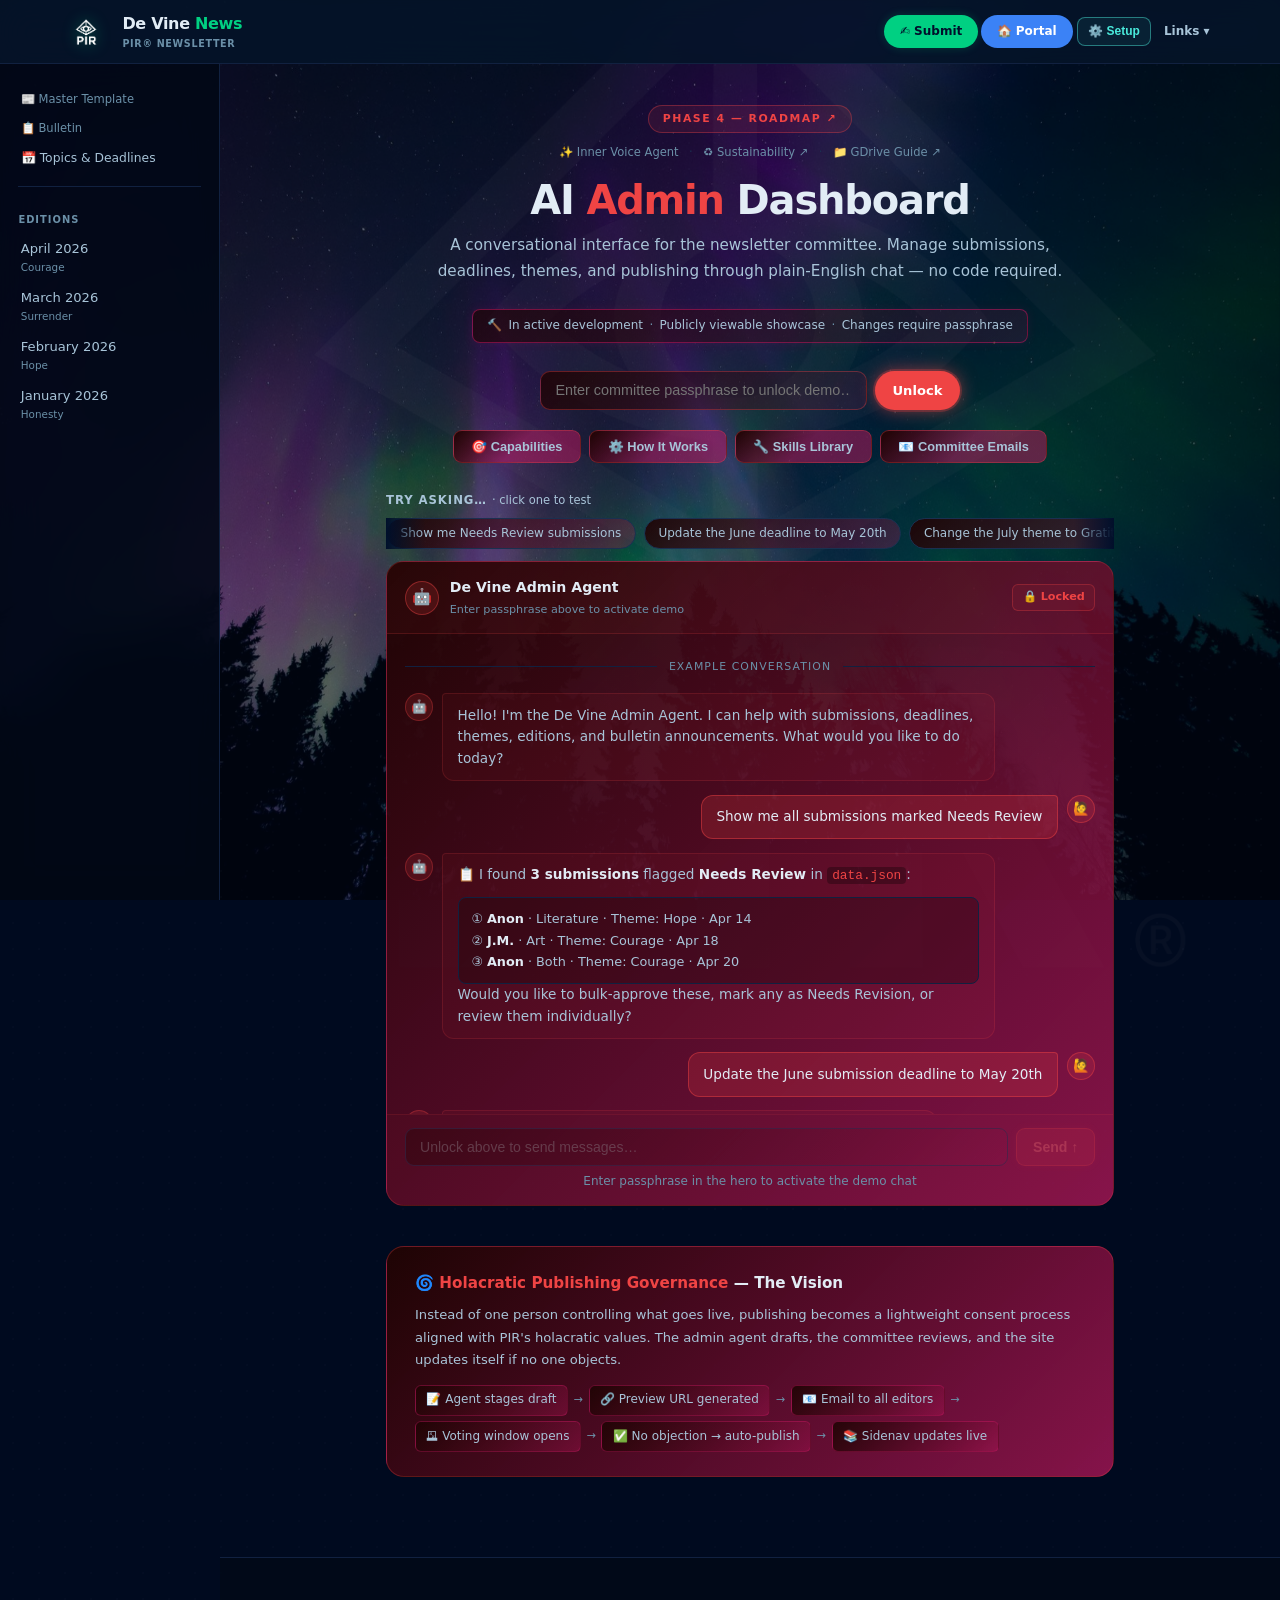
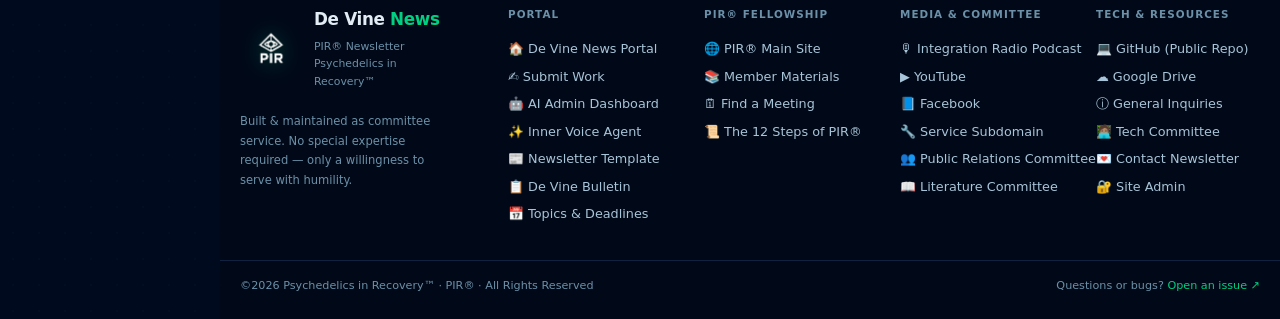
==== commit 865305ab: "Admin/IVA modal identity gradients, email UX polish, two-tier Drive access admin.html: - Modal backg" ====
--- a/dashboard/admin.html
+++ b/dashboard/admin.html
@@ -77,7 +77,7 @@
     }
     .adm-unlock input {
       flex: 1; padding: 0.65rem 0.9rem;
-      border-radius: 10px; border: 1.5px solid var(--border-2);
+      border-radius: 10px; border: 1.5px solid rgba(239,68,68,0.35);
       background: linear-gradient(135deg, rgba(30,4,4,0.85) 0%, rgba(190,24,93,0.12) 100%); color: var(--text);
       font-size: 0.9rem; transition: border-color 0.2s;
     }
@@ -95,7 +95,7 @@
     .adm-modal-btn {
       display: inline-flex; align-items: center; gap: 0.35rem;
       font-size: 0.8rem; font-weight: 700; padding: 0.5rem 1.1rem;
-      border-radius: 9px; cursor: pointer; border: 1.5px solid var(--border-2);
+      border-radius: 9px; cursor: pointer; border: 1.5px solid rgba(239,68,68,0.35);
       background: linear-gradient(135deg, #1e0404 0%, rgba(190, 24, 93, 0.5) 50%); color: var(--text-2);
       transition: all 0.15s; text-decoration: none;
     }
@@ -401,6 +401,60 @@
     .email-add-row input:focus { outline: none; border-color: rgba(239,68,68,0.55); }
     .email-add-row input.email-dupe { border-color: rgba(239,68,68,0.7); }
     .email-note { font-size: 0.72rem; color: var(--text-3); margin-top: 0.65rem; line-height: 1.55; font-style: italic; }
+    .email-entry-confirm { background: rgba(239,68,68,0.08) !important; border-color: rgba(239,68,68,0.35) !important; }
+    .email-confirm-label { font-size: 0.75rem; color: #f87171; font-weight: 600; flex-shrink: 0; }
+    .email-confirm-yes {
+      font-size: 0.72rem; font-weight: 700; padding: 0.18rem 0.55rem;
+      border-radius: 5px; border: 1px solid rgba(239,68,68,0.5);
+      background: rgba(239,68,68,0.15); color: #f87171; cursor: pointer; flex-shrink: 0;
+      transition: background 0.15s;
+    }
+    .email-confirm-yes:hover { background: rgba(239,68,68,0.3); }
+    .email-confirm-no {
+      font-size: 0.72rem; font-weight: 700; padding: 0.18rem 0.55rem;
+      border-radius: 5px; border: 1px solid rgba(239,68,68,0.25);
+      background: transparent; color: var(--text-3); cursor: pointer; flex-shrink: 0;
+      transition: background 0.15s;
+    }
+    .email-confirm-no:hover { background: rgba(255,255,255,0.05); color: var(--text-2); }
+    .email-add-error { font-size: 0.75rem; color: #f87171; margin-top: 0.35rem; display: none; padding-left: 0.1rem; }
+    .email-add-row input.email-invalid { border-color: rgba(239,68,68,0.7) !important; }
+    .email-change-hint {
+      font-size: 0.73rem; color: var(--adm); margin-top: 0.55rem;
+      font-weight: 600; display: none; line-height: 1.5;
+      background: rgba(239,68,68,0.06); border: 1px solid rgba(239,68,68,0.22);
+      border-radius: 6px; padding: 0.4rem 0.65rem;
+    }
+
+    /* ── Admin-scoped modal identity (overrides global .modal) ── */
+    .modal {
+      background: linear-gradient(135deg, #1e0404 0%, rgba(190,24,93,0.52) 100%);
+      border: 1px solid rgba(239,68,68,0.3);
+    }
+    .modal-eyebrow { color: var(--adm); }
+    .modal-close { background: rgba(239,68,68,0.06); border-color: rgba(239,68,68,0.28); }
+    .modal-close:hover { background: rgba(239,68,68,0.16); color: var(--adm); }
+    .modal-actions { border-top-color: rgba(239,68,68,0.18); }
+    .modal-body h3 { color: var(--adm); }
+    .modal-body code { color: var(--adm); border-color: rgba(239,68,68,0.22); background: rgba(239,68,68,0.07); }
+    .modal-body pre  { border-color: rgba(239,68,68,0.18); background: rgba(30,4,4,0.5); color: #fca5a5; }
+    /* Propose-change & primary action buttons — red identity matching unlock */
+    .modal-actions .btn-primary {
+      background: var(--adm) !important; color: #fff !important;
+      box-shadow: 0 0 0 2px rgba(239,68,68,0.25), 0 0 18px rgba(239,68,68,0.6) !important;
+    }
+    .modal-actions .btn-primary:hover {
+      background: #f87171 !important;
+      box-shadow: 0 0 0 3px rgba(239,68,68,0.35), 0 0 26px rgba(239,68,68,0.75) !important;
+    }
+    .cap-card { background: rgba(30,4,4,0.6); border-color: rgba(239,68,68,0.2); }
+    .hiw-step { background: rgba(30,4,4,0.55); border-color: rgba(239,68,68,0.18); }
+    .agent-arch { background: rgba(30,4,4,0.55); border-color: rgba(239,68,68,0.18); }
+    .agent-row { border-bottom-color: rgba(239,68,68,0.12); }
+    .pd-item { background: rgba(30,4,4,0.55); border-color: rgba(239,68,68,0.18); }
+    .skills-table th { background: rgba(30,4,4,0.7); }
+    .skills-table td { border-top-color: rgba(239,68,68,0.12); }
+    .skills-table tr:hover td { background: rgba(239,68,68,0.04); }
   </style>
 </head>
 <body>
@@ -781,7 +835,11 @@
                  onkeydown="if(event.key==='Enter')emailAddEntry()" />
           <button class="adm-modal-btn" style="animation:none;flex-shrink:0" onclick="emailAddEntry()">+ Add</button>
         </div>
-        <div class="email-note">Changes are proposals only — the agent will show a diff for your approval before writing to <code>emails.txt</code>.</div>
+        <div class="email-add-error" id="email-add-error"></div>
+        <div class="email-change-hint" id="email-change-hint">
+          ↳ Click <strong>📝 Propose Change via Agent</strong> below to apply your changes.
+        </div>
+        <div class="email-note">All changes are proposals — the agent shows a diff and waits for your approval before writing to <code>emails.txt</code>. Removing an editor does not revoke existing Drive permissions retroactively.</div>
       </div>
       <div class="modal-actions">
         <button class="btn btn-primary" onclick="emailPropose()">📝 Propose Change via Agent</button>
@@ -908,18 +966,39 @@
   /* ── Committee Emails modal ─────────────────────────────────── */
   var emailsOriginal = [
     'pir.devine.news@gmail.com',
-    'dpnelson@gmail.com',
-    'pr@psychedelicsinrecovery.org'
+    'pr@psychedelicsinrecovery.org',
+    'dpnelson@gmail.com'
   ];
-  var emailsCurrent = emailsOriginal.slice();
-
-  function emailReset() { emailsCurrent = emailsOriginal.slice(); emailRender(); }
+  var emailsCurrent    = emailsOriginal.slice();
+  var emailPendingRemove = -1;
+
+  function emailReset() {
+    emailsCurrent = emailsOriginal.slice();
+    emailPendingRemove = -1;
+    emailRender();
+    var hint = document.getElementById('email-change-hint');
+    var err  = document.getElementById('email-add-error');
+    if (hint) hint.style.display = 'none';
+    if (err)  { err.style.display = 'none'; err.textContent = ''; }
+    var inp = document.getElementById('email-add-input');
+    if (inp) { inp.value = ''; inp.classList.remove('email-invalid','email-dupe'); }
+  }
 
   function emailRender() {
     var list = document.getElementById('email-list');
     if (!list) return;
     list.innerHTML = emailsCurrent.map(function(em, i) {
-      var isOwner = em === 'pir.devine.news@gmail.com';
+      var isOwner  = em === 'pir.devine.news@gmail.com';
+      var isPending = emailPendingRemove === i;
+      if (isPending) {
+        return '<div class="email-entry email-entry-confirm">' +
+          '<span class="email-role-dot">⚠️</span>' +
+          '<span class="email-entry-addr">' + em + '</span>' +
+          '<span class="email-confirm-label">Remove?</span>' +
+          '<button class="email-confirm-yes" onclick="emailConfirmRemove(' + i + ')">Yes</button>' +
+          '<button class="email-confirm-no"  onclick="emailCancelRemove()">No</button>' +
+          '</div>';
+      }
       return '<div class="email-entry">' +
         '<span class="email-role-dot">' + (isOwner ? '👑' : '✏️') + '</span>' +
         '<span class="email-entry-addr">' + em + '</span>' +
@@ -929,24 +1008,50 @@
     }).join('');
   }
 
-  function emailRemove(i) {
+  function emailRemove(i) { emailPendingRemove = i; emailRender(); }
+
+  function emailConfirmRemove(i) {
     emailsCurrent.splice(i, 1);
+    emailPendingRemove = -1;
     emailRender();
+    emailShowChangeHint();
+  }
+
+  function emailCancelRemove() { emailPendingRemove = -1; emailRender(); }
+
+  function emailShowChangeHint() {
+    var hint = document.getElementById('email-change-hint');
+    if (hint) hint.style.display = 'block';
   }
 
   function emailAddEntry() {
     var input = document.getElementById('email-add-input');
+    var errEl = document.getElementById('email-add-error');
     var val   = (input.value || '').trim().toLowerCase();
-    if (!val || !val.includes('@') || !val.includes('.')) return;
+    if (!val) return;
+
+    var re = /^[^\s@]+@[^\s@]+\.[^\s@]{2,}$/;
+    if (!re.test(val)) {
+      errEl.textContent = 'Please enter a complete email address (e.g. name@example.org).';
+      errEl.style.display = 'block';
+      input.classList.add('email-invalid');
+      setTimeout(function(){ input.classList.remove('email-invalid'); errEl.style.display='none'; }, 2500);
+      return;
+    }
     if (emailsCurrent.indexOf(val) !== -1) {
+      errEl.textContent = 'That address is already on the list.';
+      errEl.style.display = 'block';
       input.classList.add('email-dupe');
-      setTimeout(function(){ input.classList.remove('email-dupe'); }, 1500);
-      return;
-    }
+      setTimeout(function(){ input.classList.remove('email-dupe'); errEl.style.display='none'; }, 2000);
+      return;
+    }
+    errEl.style.display = 'none';
     emailsCurrent.push(val);
     input.value = '';
     input.focus();
+    emailPendingRemove = -1;
     emailRender();
+    emailShowChangeHint();
   }
 
   function emailPropose() {
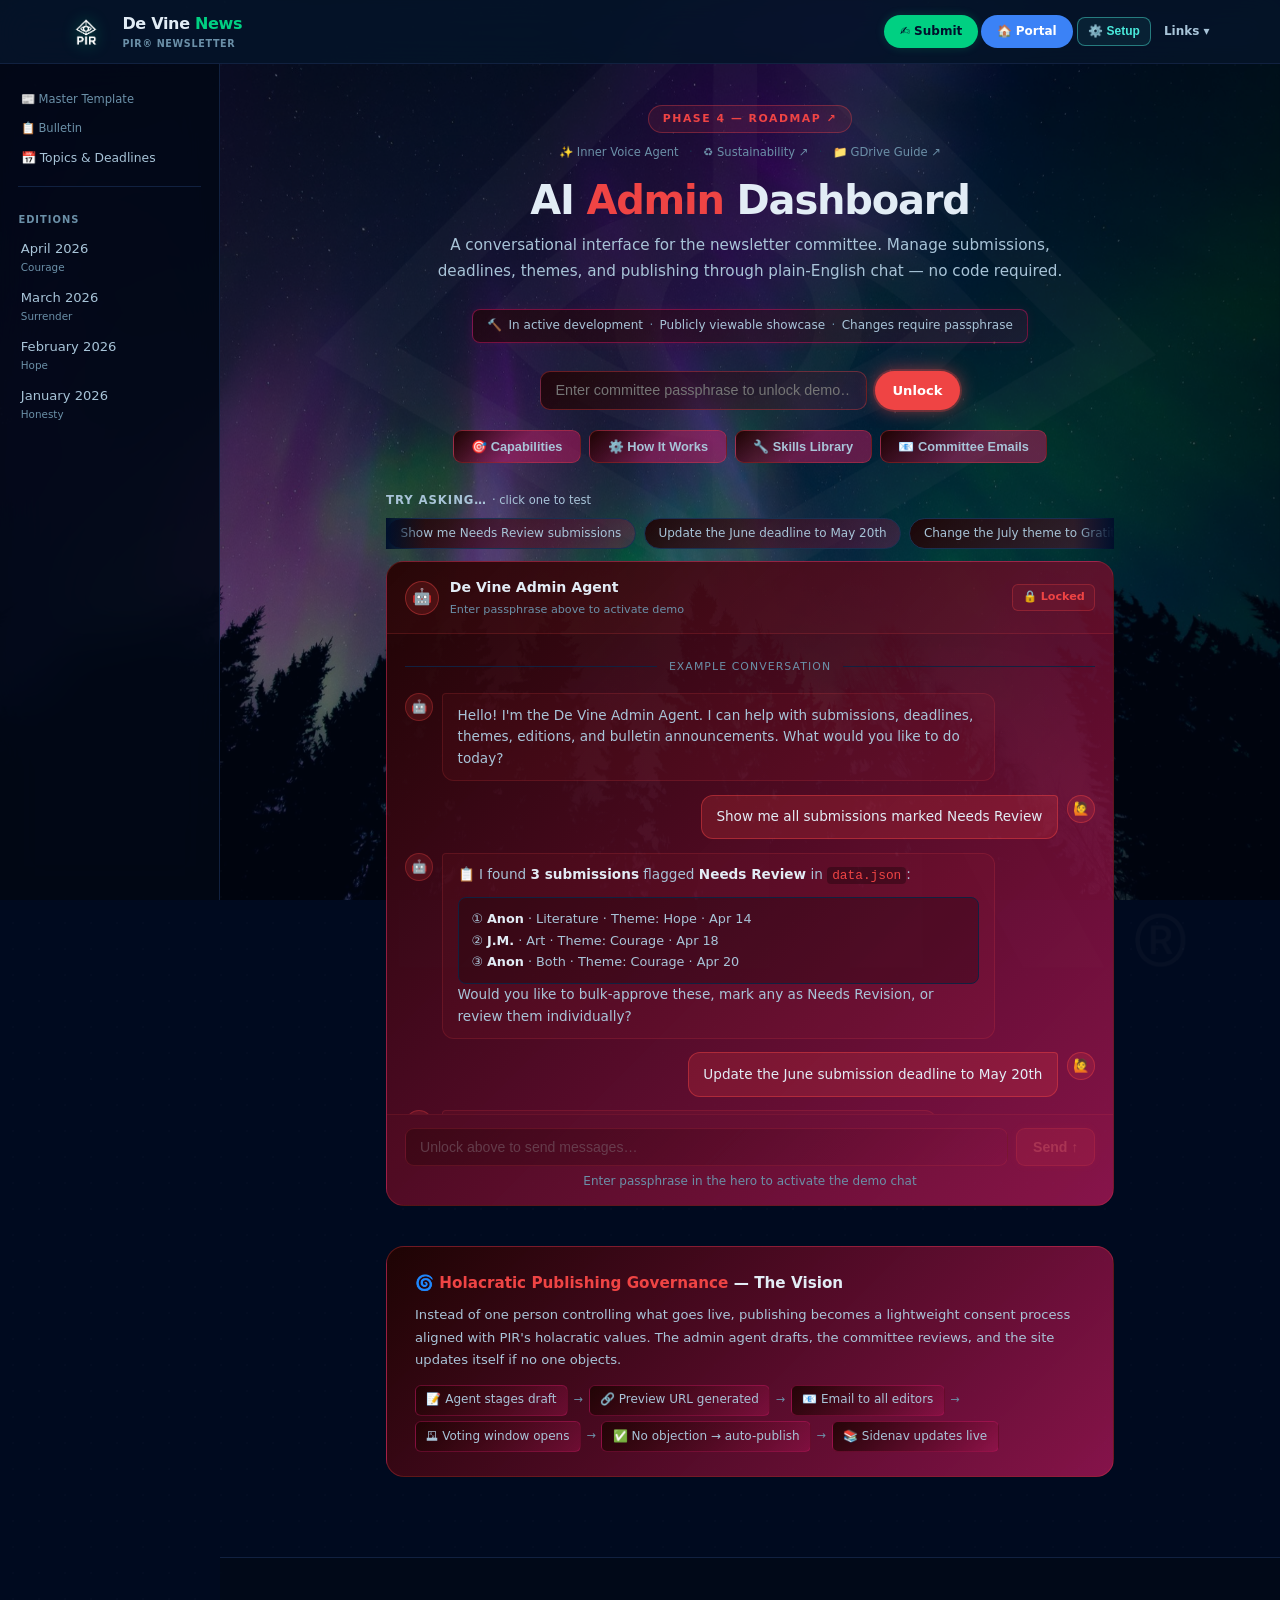
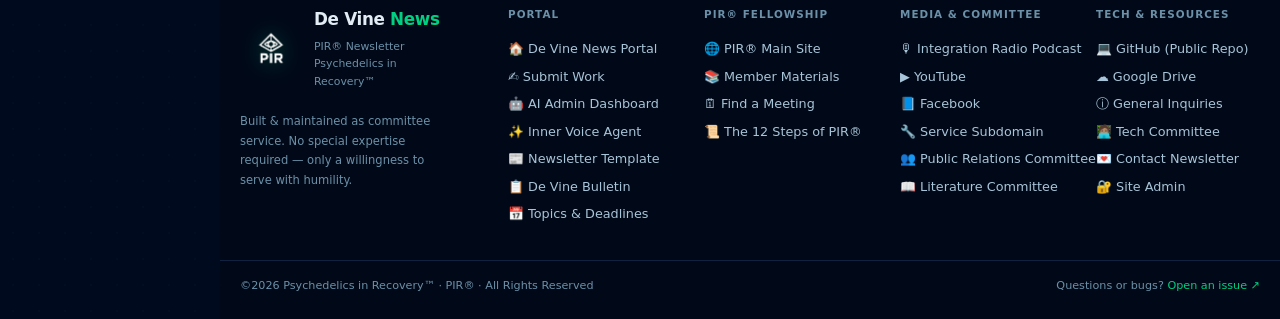
==== commit 2bfe34ba: "Fix modal navy remnants; email masking + scrollable list admin.html: - .email-entry, .email-add-row " ====
--- a/dashboard/admin.html
+++ b/dashboard/admin.html
@@ -293,7 +293,7 @@
     .adm-input-row { display: flex; gap: 0.5rem; }
     .adm-input-row input {
       flex: 1; padding: 0.6rem 0.9rem;
-      border-radius: 9px; border: 1.5px solid var(--border-2);
+      border-radius: 9px; border: 1.5px solid rgba(239,68,68,0.35);
       background: linear-gradient(135deg, rgba(30,4,4,0.8) 0%, rgba(190,24,93,0.1) 100%);
       color: var(--text); font-size: 0.88rem; transition: border-color 0.2s;
     }
@@ -376,10 +376,18 @@
     }
     .email-info-box code { background: rgba(0,0,0,0.3); padding: 1px 5px; border-radius: 4px; font-size: 0.78rem; color: var(--adm); }
     .email-info-box p + p { margin-top: 0.55rem; }
-    .email-list { display: flex; flex-direction: column; gap: 0.35rem; margin-bottom: 0.85rem; }
+    .email-list {
+      display: flex; flex-direction: column; gap: 0.35rem; margin-bottom: 0.85rem;
+      max-height: 184px; overflow-y: auto;
+      scrollbar-width: thin; scrollbar-color: rgba(239,68,68,0.3) rgba(239,68,68,0.04);
+      padding-right: 2px;
+    }
+    .email-list::-webkit-scrollbar { width: 4px; }
+    .email-list::-webkit-scrollbar-track { background: rgba(239,68,68,0.04); border-radius: 99px; }
+    .email-list::-webkit-scrollbar-thumb { background: rgba(239,68,68,0.3); border-radius: 99px; }
     .email-entry {
       display: flex; align-items: center; gap: 0.6rem;
-      background: var(--navy-3); border: 1px solid var(--border-2);
+      background: rgba(30,4,4,0.55); border: 1px solid rgba(239,68,68,0.18);
       border-radius: 8px; padding: 0.55rem 0.75rem; font-size: 0.83rem;
     }
     .email-role-dot { font-size: 0.9rem; flex-shrink: 0; }
@@ -394,7 +402,7 @@
     .email-add-row { display: flex; gap: 0.5rem; margin-top: 0.1rem; }
     .email-add-row input {
       flex: 1; padding: 0.55rem 0.8rem; border-radius: 9px;
-      border: 1.5px solid var(--border-2);
+      border: 1.5px solid rgba(239,68,68,0.35);
       background: linear-gradient(135deg, rgba(30,4,4,0.8) 0%, rgba(190,24,93,0.1) 100%);
       color: var(--text); font-size: 0.85rem; transition: border-color 0.2s;
     }
@@ -419,6 +427,7 @@
     .email-confirm-no:hover { background: rgba(255,255,255,0.05); color: var(--text-2); }
     .email-add-error { font-size: 0.75rem; color: #f87171; margin-top: 0.35rem; display: none; padding-left: 0.1rem; }
     .email-add-row input.email-invalid { border-color: rgba(239,68,68,0.7) !important; }
+    .email-masked-hint { font-size: 0.68rem; opacity: 0.5; cursor: default; }
     .email-change-hint {
       font-size: 0.73rem; color: var(--adm); margin-top: 0.55rem;
       font-weight: 600; display: none; line-height: 1.5;
@@ -438,6 +447,10 @@
     .modal-body h3 { color: var(--adm); }
     .modal-body code { color: var(--adm); border-color: rgba(239,68,68,0.22); background: rgba(239,68,68,0.07); }
     .modal-body pre  { border-color: rgba(239,68,68,0.18); background: rgba(30,4,4,0.5); color: #fca5a5; }
+    .modal-body { scrollbar-width: thin; scrollbar-color: rgba(239,68,68,0.28) rgba(239,68,68,0.04); }
+    .modal-body::-webkit-scrollbar { width: 4px; }
+    .modal-body::-webkit-scrollbar-track { background: rgba(239,68,68,0.04); }
+    .modal-body::-webkit-scrollbar-thumb { background: rgba(239,68,68,0.28); border-radius: 99px; }
     /* Propose-change & primary action buttons — red identity matching unlock */
     .modal-actions .btn-primary {
       background: var(--adm) !important; color: #fff !important;
@@ -880,6 +893,7 @@
     document.getElementById('adm-send-btn').disabled = false;
     document.getElementById('adm-locked-hint').style.display = 'none';
     admAddMsg('agent', 'Demo unlocked. I can simulate any admin action — click a chip in the ticker above or type your own request.');
+    emailRender(); // refresh email list — unmask personal addresses now that session is active
     input.focus();
   }
 
@@ -969,8 +983,18 @@
     'pr@psychedelicsinrecovery.org',
     'dpnelson@gmail.com'
   ];
+  // Org/admin accounts shown unmasked always; personal emails masked until unlocked
+  var emailsUnmasked   = ['pir.devine.news@gmail.com', 'pr@psychedelicsinrecovery.org'];
   var emailsCurrent    = emailsOriginal.slice();
   var emailPendingRemove = -1;
+
+  function emailMask(em) {
+    if (admUnlocked || emailsUnmasked.indexOf(em) !== -1) return em;
+    var at = em.indexOf('@');
+    if (at < 0) return em;
+    var shown = em.substring(0, Math.min(5, at));
+    return shown + '·····' + em.substring(at);
+  }
 
   function emailReset() {
     emailsCurrent = emailsOriginal.slice();
@@ -990,10 +1014,12 @@
     list.innerHTML = emailsCurrent.map(function(em, i) {
       var isOwner  = em === 'pir.devine.news@gmail.com';
       var isPending = emailPendingRemove === i;
+      var displayed = emailMask(em);
+      var isMasked  = displayed !== em;
       if (isPending) {
         return '<div class="email-entry email-entry-confirm">' +
           '<span class="email-role-dot">⚠️</span>' +
-          '<span class="email-entry-addr">' + em + '</span>' +
+          '<span class="email-entry-addr">' + displayed + '</span>' +
           '<span class="email-confirm-label">Remove?</span>' +
           '<button class="email-confirm-yes" onclick="emailConfirmRemove(' + i + ')">Yes</button>' +
           '<button class="email-confirm-no"  onclick="emailCancelRemove()">No</button>' +
@@ -1001,7 +1027,7 @@
       }
       return '<div class="email-entry">' +
         '<span class="email-role-dot">' + (isOwner ? '👑' : '✏️') + '</span>' +
-        '<span class="email-entry-addr">' + em + '</span>' +
+        '<span class="email-entry-addr">' + displayed + (isMasked ? ' <span class="email-masked-hint" title="Unlock to reveal">🔒</span>' : '') + '</span>' +
         '<span class="email-entry-role">' + (isOwner ? 'Owner' : 'Editor') + '</span>' +
         (isOwner ? '' : '<button class="email-remove-btn" title="Remove" onclick="emailRemove(' + i + ')">✕</button>') +
         '</div>';
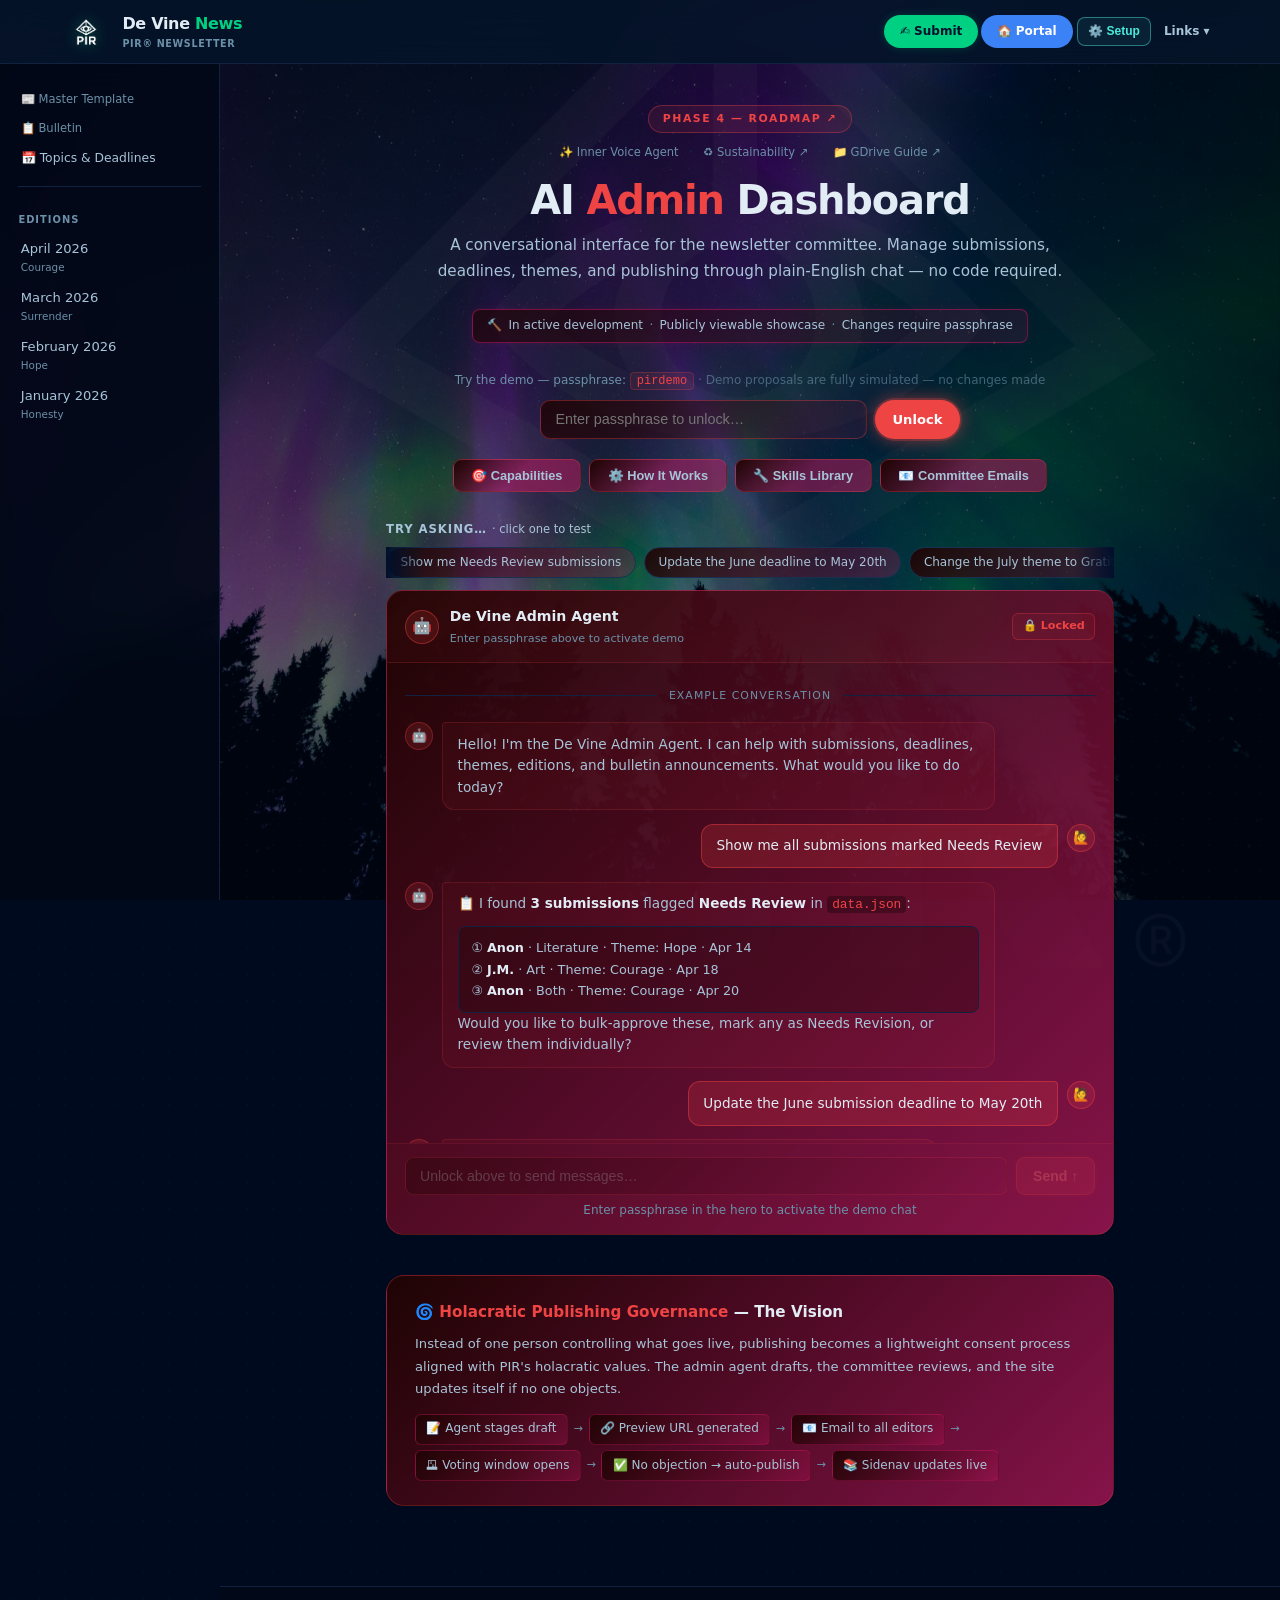
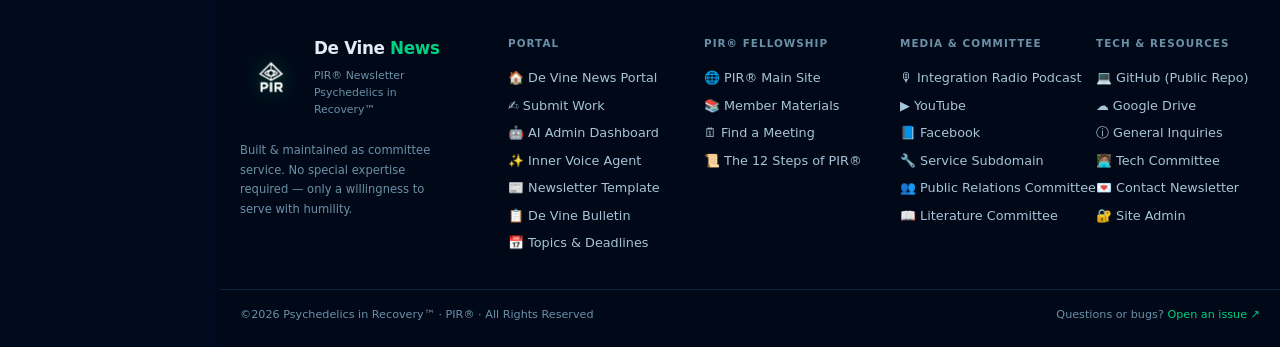
==== commit 60a77431: "Admin demo password, two-tier emails, IVA navy card fix, submit email validation - admin.html: add v" ====
--- a/dashboard/admin.html
+++ b/dashboard/admin.html
@@ -468,6 +468,21 @@
     .skills-table th { background: rgba(30,4,4,0.7); }
     .skills-table td { border-top-color: rgba(239,68,68,0.12); }
     .skills-table tr:hover td { background: rgba(239,68,68,0.04); }
+    /* Footer actions + ghost btn crimson tint */
+    .modal-actions .btn-ghost { color: rgba(239,68,68,0.65); border-color: rgba(239,68,68,0.22); }
+    .modal-actions .btn-ghost:hover { background: rgba(239,68,68,0.07); color: var(--adm); border-color: rgba(239,68,68,0.42); }
+    /* Jump-to-bottom pill */
+    .modal-scroll-btn { background: rgba(239,68,68,0.08); border-color: rgba(239,68,68,0.25); color: var(--adm); }
+    .modal-scroll-btn:hover { background: rgba(239,68,68,0.18); border-color: var(--adm); }
+    /* Email list scroll-hint button */
+    .email-scroll-hint {
+      display: none; align-items: center; justify-content: center; gap: 0.35rem;
+      font-size: 0.7rem; color: var(--adm); cursor: pointer;
+      background: rgba(239,68,68,0.06); border: 1px solid rgba(239,68,68,0.22);
+      border-radius: 6px; padding: 0.28rem 0.65rem; margin-top: -0.1rem;
+      margin-bottom: 0.5rem; width: 100%; transition: background 0.15s;
+    }
+    .email-scroll-hint:hover { background: rgba(239,68,68,0.12); }
   </style>
 </head>
 <body>
@@ -498,9 +513,15 @@
       <span>·</span> Changes require passphrase
     </div>
 
+    <!-- Demo hint -->
+    <div style="font-size:0.75rem;color:var(--text-3);margin-bottom:0.55rem;line-height:1.6">
+      Try the demo — passphrase: <code style="background:rgba(239,68,68,0.09);color:var(--adm);padding:1px 6px;border-radius:4px;border:1px solid rgba(239,68,68,0.25)">pirdemo</code>
+      <span style="opacity:0.6"> · Demo proposals are fully simulated — no changes made</span>
+    </div>
+
     <!-- Passphrase unlock -->
     <div class="adm-unlock">
-      <input type="password" id="adm-pass" placeholder="Enter committee passphrase to unlock demo…"
+      <input type="password" id="adm-pass" placeholder="Enter passphrase to unlock…"
              onkeydown="if(event.key==='Enter') admUnlock()" />
       <button class="btn btn-primary" onclick="admUnlock()">Unlock</button>
     </div>
@@ -729,6 +750,7 @@
         </div>
       </div>
       <div class="modal-actions">
+        <button class="modal-scroll-btn" onclick="document.querySelector('#modal-capabilities .modal-body').scrollTop=9999">↓ scroll to bottom</button>
         <button class="btn btn-ghost" onclick="closeModal('modal-capabilities')">Close</button>
       </div>
     </div>
@@ -821,6 +843,7 @@
         </table>
       </div>
       <div class="modal-actions">
+        <button class="modal-scroll-btn" onclick="document.querySelector('#modal-skills .modal-body').scrollTop=9999">↓ scroll to bottom</button>
         <a href="https://github.com/drasticstatic/pir-devine-news-public" target="_blank" rel="noopener" class="btn btn-primary">💻 View on GitHub ↗</a>
         <button class="btn btn-ghost" onclick="closeModal('modal-skills')">Close</button>
       </div>
@@ -830,31 +853,55 @@
   <!-- Committee Emails modal -->
   <div class="modal-overlay" id="modal-emails" role="dialog" aria-modal="true" aria-labelledby="em-title"
        onclick="closeModalOverlay(event,'modal-emails')">
-    <div class="modal" style="max-width:540px">
+    <div class="modal" style="max-width:560px">
       <button class="modal-close" onclick="closeModal('modal-emails')" aria-label="Close">✕</button>
       <div class="modal-eyebrow">📧 Drive Sync Access List</div>
-      <h2 class="modal-title" id="em-title">Committee Editors</h2>
+      <h2 class="modal-title" id="em-title">Committee Access — Two Tiers</h2>
       <div class="modal-body">
-        <div class="email-info-box">
-          <p>This list lives in <code>data/committee/emails.txt</code> (private — never synced public). Every time <strong>gws-sync.sh</strong> runs, each editor here is automatically granted <strong>Writer access</strong> on newly created submission copies in <code>Approved/</code> on Google Drive.</p>
-          <p>The same list is used by the holacratic publishing workflow to send edition preview notifications to all committee members before a newsletter goes live.</p>
-          <p>Add an editor to give them automatic access to incoming committee review copies. Remove one to stop future access grants (existing Drive permissions are not revoked retroactively).</p>
+
+        <!-- Tier 1 — Editors -->
+        <div style="font-size:0.72rem;font-weight:700;text-transform:uppercase;letter-spacing:0.1em;color:var(--adm);margin-bottom:0.45rem">
+          ✏️ Tier 1 — Editors <span style="font-weight:500;color:var(--text-3);text-transform:none;letter-spacing:0">(Writer access on Google Drive)</span>
+        </div>
+        <div class="email-info-box" style="margin-bottom:0.55rem">
+          <p>Lives in <code>data/committee/emails.txt</code> (private). Every <strong>gws-sync.sh</strong> run grants these editors <strong>Writer access</strong> on the <code>pir.devine.news</code> Drive folder and all <code>Approved/</code> review copies. Also used for holacratic edition preview notifications.</p>
         </div>
         <div class="email-list" id="email-list">
           <!-- populated by emailRender() -->
         </div>
+        <button class="email-scroll-hint" id="email-scroll-hint" onclick="document.getElementById('email-list').scrollTop=9999">↓ more editors below</button>
         <div class="email-add-row">
           <input type="email" id="email-add-input" placeholder="neweditor@example.org"
                  onkeydown="if(event.key==='Enter')emailAddEntry()" />
           <button class="adm-modal-btn" style="animation:none;flex-shrink:0" onclick="emailAddEntry()">+ Add</button>
         </div>
         <div class="email-add-error" id="email-add-error"></div>
+
+        <!-- Tier 2 — Reviewers -->
+        <div style="font-size:0.72rem;font-weight:700;text-transform:uppercase;letter-spacing:0.1em;color:rgba(239,68,68,0.6);margin:1rem 0 0.45rem">
+          👁️ Tier 2 — Reviewers <span style="font-weight:500;color:var(--text-3);text-transform:none;letter-spacing:0">(Commenter access — read + comment only)</span>
+        </div>
+        <div class="email-info-box" style="margin-bottom:0.55rem">
+          <p>Lives in <code>data/committee/reviewers.txt</code> (private). These members can read and comment on Drive content but cannot edit. Add advisors, readers, or guests who should follow along without editing access.</p>
+        </div>
+        <div class="email-list" id="reviewer-list">
+          <!-- populated by reviewerRender() -->
+        </div>
+        <button class="email-scroll-hint" id="reviewer-scroll-hint" onclick="document.getElementById('reviewer-list').scrollTop=9999">↓ more reviewers below</button>
+        <div class="email-add-row">
+          <input type="email" id="reviewer-add-input" placeholder="newreviewer@example.org"
+                 onkeydown="if(event.key==='Enter')reviewerAddEntry()" />
+          <button class="adm-modal-btn" style="animation:none;flex-shrink:0" onclick="reviewerAddEntry()">+ Add</button>
+        </div>
+        <div class="email-add-error" id="reviewer-add-error"></div>
+
         <div class="email-change-hint" id="email-change-hint">
           ↳ Click <strong>📝 Propose Change via Agent</strong> below to apply your changes.
         </div>
-        <div class="email-note">All changes are proposals — the agent shows a diff and waits for your approval before writing to <code>emails.txt</code>. Removing an editor does not revoke existing Drive permissions retroactively.</div>
+        <div class="email-note">All changes are proposals — the agent shows a diff and waits for approval before writing to <code>emails.txt</code> or <code>reviewers.txt</code>. Removing an address does not revoke existing Drive permissions retroactively.</div>
       </div>
       <div class="modal-actions">
+        <button class="modal-scroll-btn" onclick="document.querySelector('#modal-emails .modal-body').scrollTop=9999">↓ scroll to bottom</button>
         <button class="btn btn-primary" onclick="emailPropose()">📝 Propose Change via Agent</button>
         <button class="btn btn-ghost" onclick="closeModal('modal-emails')">Close</button>
       </div>
@@ -871,29 +918,67 @@
   /* ── Passphrase unlock ──────────────────────────────────────────── */
   var admUnlocked = false;
 
-  function admUnlock() {
+  var DEMO_PW = 'pirdemo';
+
+  async function admUnlock() {
     var pw  = document.getElementById('adm-pass').value.trim();
     var err = document.getElementById('adm-unlock-error');
     if (!pw) { err.textContent = 'Please enter the passphrase.'; err.style.display = 'block'; return; }
     err.style.display = 'none';
+    var btn = document.querySelector('.adm-hero .btn-primary');
+    var isDemo = (pw === DEMO_PW);
+
+    if (!isDemo) {
+      // Real admin password — call Apps Script auth
+      btn.disabled = true; btn.textContent = 'Checking…';
+      try {
+        var params = new URLSearchParams({ action: 'auth', password: pw });
+        var r = await fetch(window.APPS_SCRIPT_URL, { method: 'POST', body: params });
+        var j = await r.json();
+        if (j.status !== 'ok') {
+          err.textContent = j.message || 'Incorrect passphrase.';
+          err.style.display = 'block';
+          btn.disabled = false; btn.textContent = 'Unlock';
+          return;
+        }
+      } catch(_) {
+        err.textContent = 'Could not reach the server. Check your connection.';
+        err.style.display = 'block';
+        btn.disabled = false; btn.textContent = 'Unlock';
+        return;
+      }
+    }
+
     admUnlocked = true;
     document.getElementById('adm-pass').classList.add('unlocked');
     document.getElementById('adm-pass').disabled = true;
-    document.querySelector('.adm-hero .btn-primary').disabled = true;
-    document.querySelector('.adm-hero .btn-primary').textContent = '✓ Unlocked';
+    btn.disabled = true; btn.textContent = '✓ Unlocked';
     document.getElementById('adm-demo-banner').style.display = 'flex';
-    document.getElementById('chat-sub-status').textContent = 'Demo Mode — proposals simulated, no changes made';
-    var badge = document.getElementById('chat-lock-badge');
-    badge.textContent = '🟡 Demo Active';
-    badge.classList.replace('locked', 'unlocked');
+
+    if (isDemo) {
+      document.getElementById('chat-sub-status').textContent = 'Demo Mode — proposals simulated, no changes made';
+      var badge = document.getElementById('chat-lock-badge');
+      badge.textContent = '🟡 Demo Active';
+      badge.classList.replace('locked', 'unlocked');
+      admAddMsg('agent', 'Demo unlocked! I can simulate any admin action — click a chip in the ticker or type your own request. No changes will actually be made.');
+    } else {
+      document.getElementById('chat-sub-status').textContent = '🔴 Admin Mode — Phase 4 live';
+      var badge = document.getElementById('chat-lock-badge');
+      badge.textContent = '🔴 Admin Live';
+      badge.classList.replace('locked', 'unlocked');
+      badge.style.background = 'rgba(239,68,68,0.12)';
+      badge.style.borderColor = 'rgba(239,68,68,0.45)';
+      badge.style.color = 'var(--adm)';
+      admAddMsg('agent', '🔴 Admin mode active. I have access to make real changes. What would you like to do?');
+    }
+
     document.getElementById('live-divider').style.display = 'flex';
     var input = document.getElementById('adm-chat-input');
     input.disabled = false;
     input.placeholder = 'Ask the admin agent anything…';
     document.getElementById('adm-send-btn').disabled = false;
     document.getElementById('adm-locked-hint').style.display = 'none';
-    admAddMsg('agent', 'Demo unlocked. I can simulate any admin action — click a chip in the ticker above or type your own request.');
-    emailRender(); // refresh email list — unmask personal addresses now that session is active
+    emailRender();
     input.focus();
   }
 
@@ -999,19 +1084,27 @@
   function emailReset() {
     emailsCurrent = emailsOriginal.slice();
     emailPendingRemove = -1;
+    reviewersCurrent = reviewersOriginal.slice();
+    reviewerPendingRemove = -1;
     emailRender();
+    reviewerRender();
     var hint = document.getElementById('email-change-hint');
     var err  = document.getElementById('email-add-error');
+    var rerr = document.getElementById('reviewer-add-error');
     if (hint) hint.style.display = 'none';
     if (err)  { err.style.display = 'none'; err.textContent = ''; }
+    if (rerr) { rerr.style.display = 'none'; rerr.textContent = ''; }
     var inp = document.getElementById('email-add-input');
     if (inp) { inp.value = ''; inp.classList.remove('email-invalid','email-dupe'); }
+    var rinp = document.getElementById('reviewer-add-input');
+    if (rinp) { rinp.value = ''; rinp.classList.remove('email-invalid','email-dupe'); }
   }
 
   function emailRender() {
     var list = document.getElementById('email-list');
     if (!list) return;
     list.innerHTML = emailsCurrent.map(function(em, i) {
+
       var isOwner  = em === 'pir.devine.news@gmail.com';
       var isPending = emailPendingRemove === i;
       var displayed = emailMask(em);
@@ -1032,6 +1125,7 @@
         (isOwner ? '' : '<button class="email-remove-btn" title="Remove" onclick="emailRemove(' + i + ')">✕</button>') +
         '</div>';
     }).join('');
+    setTimeout(emailUpdateScrollHint, 50);
   }
 
   function emailRemove(i) { emailPendingRemove = i; emailRender(); }
@@ -1081,13 +1175,17 @@
   }
 
   function emailPropose() {
-    var added   = emailsCurrent.filter(function(e){ return emailsOriginal.indexOf(e) === -1; });
-    var removed = emailsOriginal.filter(function(e){ return emailsCurrent.indexOf(e) === -1; });
-    if (!added.length && !removed.length) { closeModal('modal-emails'); return; }
+    var addedE   = emailsCurrent.filter(function(e){ return emailsOriginal.indexOf(e) === -1; });
+    var removedE = emailsOriginal.filter(function(e){ return emailsCurrent.indexOf(e) === -1; });
+    var addedR   = reviewersCurrent.filter(function(e){ return reviewersOriginal.indexOf(e) === -1; });
+    var removedR = reviewersOriginal.filter(function(e){ return reviewersCurrent.indexOf(e) === -1; });
+    if (!addedE.length && !removedE.length && !addedR.length && !removedR.length) { closeModal('modal-emails'); return; }
     closeModal('modal-emails');
     var parts = [];
-    added.forEach(function(e)  { parts.push('Add ' + e + ' to the committee email list'); });
-    removed.forEach(function(e){ parts.push('Remove ' + e + ' from the committee email list'); });
+    addedE.forEach(function(e)   { parts.push('Add ' + e + ' to the committee editors list (emails.txt)'); });
+    removedE.forEach(function(e) { parts.push('Remove ' + e + ' from the committee editors list (emails.txt)'); });
+    addedR.forEach(function(e)   { parts.push('Add ' + e + ' to the reviewers list (reviewers.txt)'); });
+    removedR.forEach(function(e) { parts.push('Remove ' + e + ' from the reviewers list (reviewers.txt)'); });
     if (!admUnlocked) {
       var inp = document.getElementById('adm-pass');
       inp.focus();
@@ -1097,6 +1195,92 @@
     }
     document.getElementById('adm-chat-input').value = parts.join('; ');
     admSend();
+  }
+
+  /* ── Email list scroll hint ─────────────────────────────────── */
+  function emailUpdateScrollHint() {
+    var list = document.getElementById('email-list');
+    var hint = document.getElementById('email-scroll-hint');
+    if (!list || !hint) return;
+    hint.style.display = (list.scrollHeight > list.clientHeight + 8) ? 'flex' : 'none';
+  }
+
+  /* ── Reviewer Tier 2 ────────────────────────────────────────── */
+  var reviewersOriginal = [];
+  var reviewersCurrent  = reviewersOriginal.slice();
+  var reviewerPendingRemove = -1;
+
+  function reviewerRender() {
+    var list = document.getElementById('reviewer-list');
+    if (!list) return;
+    if (!reviewersCurrent.length) {
+      list.innerHTML = '<div style="font-size:0.78rem;color:var(--text-3);padding:0.5rem 0.1rem;font-style:italic">No reviewers yet — add one below.</div>';
+      document.getElementById('reviewer-scroll-hint').style.display = 'none';
+      return;
+    }
+    list.innerHTML = reviewersCurrent.map(function(em, i) {
+      var isPending = reviewerPendingRemove === i;
+      var displayed = emailMask(em);
+      var isMasked  = displayed !== em;
+      if (isPending) {
+        return '<div class="email-entry email-entry-confirm">' +
+          '<span class="email-role-dot">⚠️</span>' +
+          '<span class="email-entry-addr">' + displayed + '</span>' +
+          '<span class="email-confirm-label">Remove?</span>' +
+          '<button class="email-confirm-yes" onclick="reviewerConfirmRemove(' + i + ')">Yes</button>' +
+          '<button class="email-confirm-no"  onclick="reviewerCancelRemove()">No</button>' +
+          '</div>';
+      }
+      return '<div class="email-entry">' +
+        '<span class="email-role-dot">👁️</span>' +
+        '<span class="email-entry-addr">' + displayed + (isMasked ? ' <span class="email-masked-hint" title="Unlock to reveal">🔒</span>' : '') + '</span>' +
+        '<span class="email-entry-role">Reviewer</span>' +
+        '<button class="email-remove-btn" title="Remove" onclick="reviewerRemove(' + i + ')">✕</button>' +
+        '</div>';
+    }).join('');
+    setTimeout(function(){
+      var list2 = document.getElementById('reviewer-list');
+      var hint  = document.getElementById('reviewer-scroll-hint');
+      if (list2 && hint) hint.style.display = (list2.scrollHeight > list2.clientHeight + 8) ? 'flex' : 'none';
+    }, 50);
+  }
+
+  function reviewerRemove(i)        { reviewerPendingRemove = i; reviewerRender(); }
+  function reviewerCancelRemove()   { reviewerPendingRemove = -1; reviewerRender(); }
+  function reviewerConfirmRemove(i) {
+    reviewersCurrent.splice(i, 1);
+    reviewerPendingRemove = -1;
+    reviewerRender();
+    emailShowChangeHint();
+  }
+
+  function reviewerAddEntry() {
+    var input = document.getElementById('reviewer-add-input');
+    var errEl = document.getElementById('reviewer-add-error');
+    var val   = (input.value || '').trim().toLowerCase();
+    if (!val) return;
+    var re = /^[^\s@]+@[^\s@]+\.[^\s@]{2,}$/;
+    if (!re.test(val)) {
+      errEl.textContent = 'Please enter a complete email address (e.g. name@example.org).';
+      errEl.style.display = 'block';
+      input.classList.add('email-invalid');
+      setTimeout(function(){ input.classList.remove('email-invalid'); errEl.style.display='none'; }, 2500);
+      return;
+    }
+    if (reviewersCurrent.indexOf(val) !== -1 || emailsCurrent.indexOf(val) !== -1) {
+      errEl.textContent = 'That address is already on a list.';
+      errEl.style.display = 'block';
+      input.classList.add('email-dupe');
+      setTimeout(function(){ input.classList.remove('email-dupe'); errEl.style.display='none'; }, 2000);
+      return;
+    }
+    errEl.style.display = 'none';
+    reviewersCurrent.push(val);
+    input.value = '';
+    input.focus();
+    reviewerPendingRemove = -1;
+    reviewerRender();
+    emailShowChangeHint();
   }
 
   function admAddMsg(role, html) {
@@ -1113,6 +1297,7 @@
   function admHideTyping()  { document.getElementById('adm-typing').classList.remove('show'); }
   </script>
 
+<script src="config.js"></script>
 <script src="nav.js"></script>
 <script src="sidenav.js"></script>
 <script src="footer.js"></script>
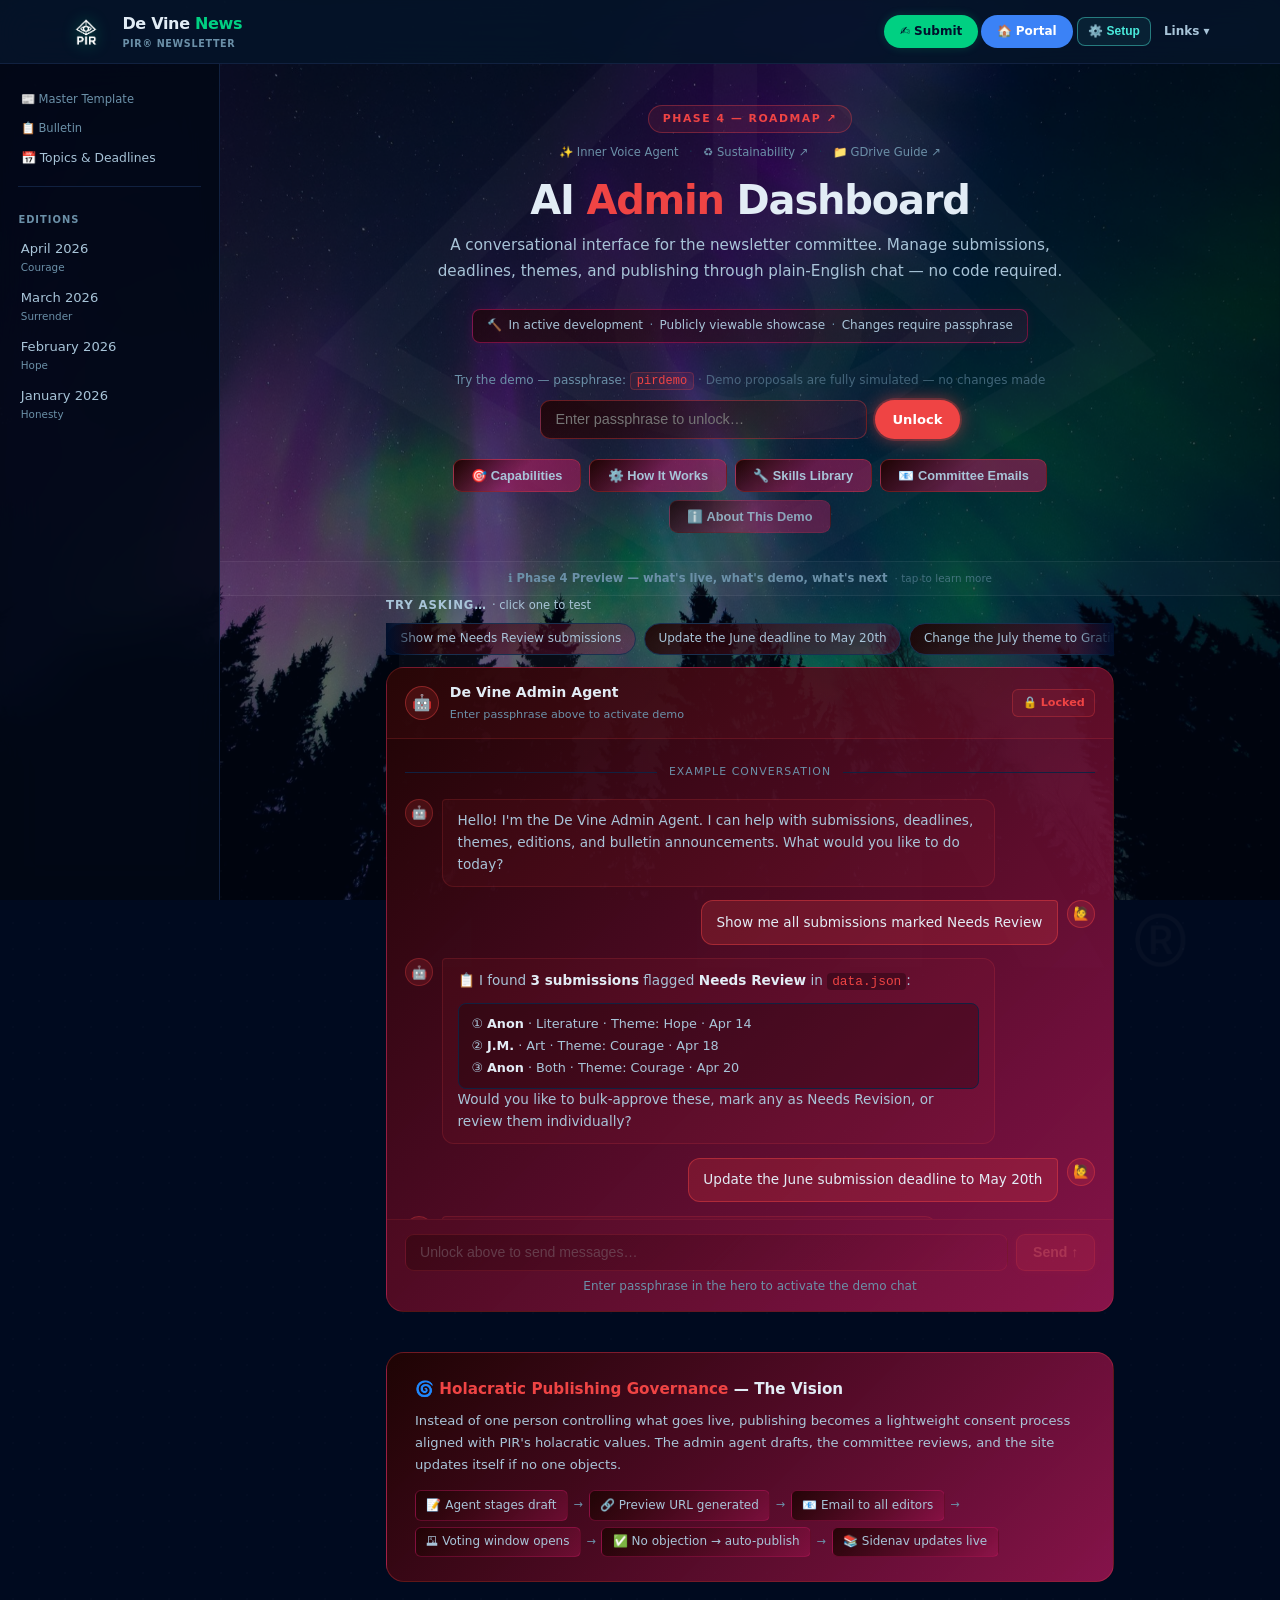
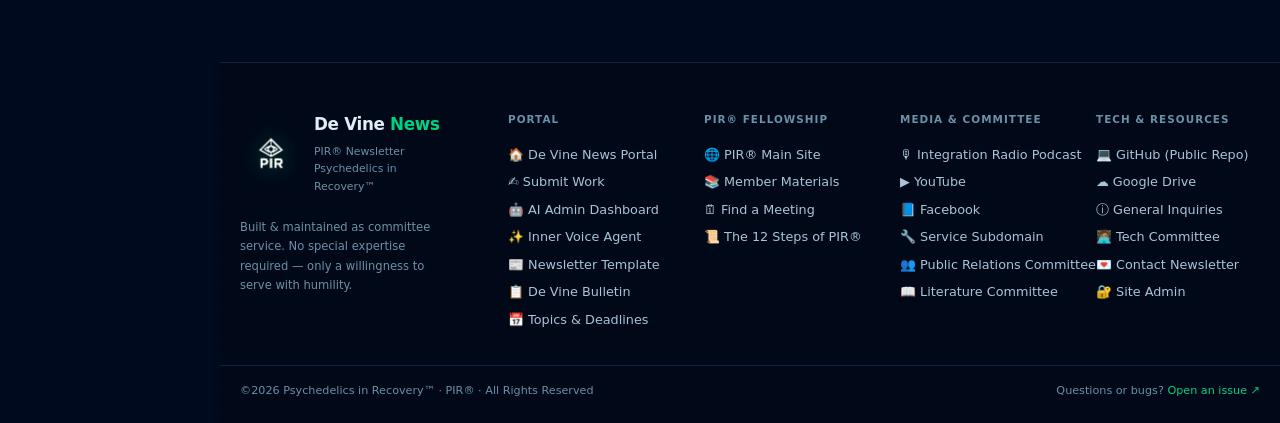
==== commit 2304af80: "Status pill modal, close button glow fix, footer gradient polish, tier nav CTA admin.html: - Replace" ====
--- a/dashboard/admin.html
+++ b/dashboard/admin.html
@@ -112,14 +112,23 @@
     .adm-modal-btn { animation: adm-modal-btn-breathe 3s ease-in-out infinite; }
     .adm-modal-btn:hover { animation: none; }
 
-    /* ── Demo mode banner ─────────────────────────────────────────── */
+    /* ── Status banner (demo / live) ─────────────────────────────── */
     .adm-demo-banner {
       display: none;
       align-items: center; justify-content: center; gap: 0.5rem;
-      font-size: 0.75rem; font-weight: 600; color: #fbbf24;
-      background: rgba(251,191,36,0.08); border-top: 1px solid rgba(251,191,36,0.2);
-      border-bottom: 1px solid rgba(251,191,36,0.2);
+      font-size: 0.75rem; font-weight: 600;
+      border-top-width: 1px; border-top-style: solid;
+      border-bottom-width: 1px; border-bottom-style: solid;
       padding: 0.4rem 1rem; text-align: center;
+      transition: all 0.3s;
+    }
+    .adm-demo-banner.demo-mode {
+      color: #fbbf24; background: rgba(251,191,36,0.08);
+      border-color: rgba(251,191,36,0.2);
+    }
+    .adm-demo-banner.live-mode {
+      color: #4ade80; background: rgba(74,222,128,0.06);
+      border-color: rgba(74,222,128,0.22);
     }
 
     /* ── Scrolling chip ticker ────────────────────────────────────── */
@@ -441,9 +450,19 @@
       border: 1px solid rgba(239,68,68,0.3);
     }
     .modal-eyebrow { color: var(--adm); }
-    .modal-close { background: rgba(239,68,68,0.06); border-color: rgba(239,68,68,0.28); }
-    .modal-close:hover { background: rgba(239,68,68,0.16); color: var(--adm); }
-    .modal-actions { border-top-color: rgba(239,68,68,0.18); }
+    .modal-close {
+      background: rgba(239,68,68,0.06) !important;
+      border: 1.5px solid rgba(239,68,68,0.32) !important;
+      outline: none !important; box-shadow: none !important;
+      animation: none !important; transition: background 0.15s, color 0.15s !important;
+    }
+    .modal-close:hover { background: rgba(239,68,68,0.18) !important; color: var(--adm) !important; }
+    .modal-close:focus,
+    .modal-close:focus-visible { outline: none !important; box-shadow: 0 0 0 2px rgba(239,68,68,0.28) !important; }
+    .modal-actions {
+      border-top-color: rgba(239,68,68,0.18);
+      background: linear-gradient(to bottom, transparent 0%, rgba(30,4,4,0.38) 100%);
+    }
     .modal-body h3 { color: var(--adm); }
     .modal-body code { color: var(--adm); border-color: rgba(239,68,68,0.22); background: rgba(239,68,68,0.07); }
     .modal-body pre  { border-color: rgba(239,68,68,0.18); background: rgba(30,4,4,0.5); color: #fca5a5; }
@@ -483,6 +502,53 @@
       margin-bottom: 0.5rem; width: 100%; transition: background 0.15s;
     }
     .email-scroll-hint:hover { background: rgba(239,68,68,0.12); }
+
+    /* ── Tier nav buttons in Emails modal ── */
+    @keyframes tier-btn-sparkle {
+      0%, 100% { transform: translateY(0); box-shadow: 0 0 0 0 rgba(239,68,68,0); opacity: 0.85; }
+      50% { transform: translateY(-2px); box-shadow: 0 0 10px rgba(239,68,68,0.28); opacity: 1; }
+    }
+    .tier-nav-btn {
+      font-size: 0.72rem; font-weight: 700; padding: 0.28rem 0.85rem;
+      border-radius: 999px; cursor: pointer; transition: all 0.15s;
+      animation: tier-btn-sparkle 2.8s ease-in-out infinite;
+      outline: none; border-style: solid; border-width: 1px;
+    }
+    .tier-nav-btn:hover { animation: none; transform: translateY(-2px); }
+    .tier-nav-btn:active { transform: translateY(0); }
+    .tier-nav-btn.tier1 {
+      background: rgba(239,68,68,0.09); border-color: rgba(239,68,68,0.35); color: var(--adm);
+    }
+    .tier-nav-btn.tier1:hover { background: rgba(239,68,68,0.18); box-shadow: 0 0 10px rgba(239,68,68,0.25); }
+    .tier-nav-btn.tier2 {
+      background: rgba(239,68,68,0.04); border-color: rgba(239,68,68,0.22); color: rgba(239,68,68,0.65);
+      animation-delay: 0.5s;
+    }
+    .tier-nav-btn.tier2:hover { background: rgba(239,68,68,0.12); border-color: rgba(239,68,68,0.4); color: var(--adm); box-shadow: 0 0 8px rgba(239,68,68,0.18); }
+
+    /* ── Status banner (clickable) ── */
+    .adm-status-pill {
+      display: flex; align-items: center; justify-content: center; gap: 0.45rem;
+      font-size: 0.72rem; font-weight: 600; cursor: pointer;
+      padding: 0.45rem 1.25rem; text-align: center;
+      border-top-width: 1px; border-top-style: solid;
+      border-bottom-width: 1px; border-bottom-style: solid;
+      transition: all 0.2s; user-select: none;
+    }
+    .adm-status-pill .pill-tap { font-size: 0.65rem; opacity: 0.6; font-weight: 500; }
+    .adm-status-pill.locked-state {
+      color: var(--text-3); background: rgba(255,255,255,0.02);
+      border-color: rgba(255,255,255,0.06);
+    }
+    .adm-status-pill.locked-state:hover { background: rgba(255,255,255,0.04); color: var(--text-2); }
+    .adm-status-pill.demo-mode {
+      color: #fbbf24; background: rgba(251,191,36,0.06); border-color: rgba(251,191,36,0.18);
+    }
+    .adm-status-pill.demo-mode:hover { background: rgba(251,191,36,0.1); }
+    .adm-status-pill.live-mode {
+      color: #4ade80; background: rgba(74,222,128,0.05); border-color: rgba(74,222,128,0.18);
+    }
+    .adm-status-pill.live-mode:hover { background: rgba(74,222,128,0.1); }
   </style>
 </head>
 <body>
@@ -532,13 +598,15 @@
       <button class="adm-modal-btn" onclick="openModal('modal-capabilities')">🎯 Capabilities</button>
       <button class="adm-modal-btn" onclick="openModal('modal-howitworks')">⚙️ How It Works</button>
       <button class="adm-modal-btn" onclick="openModal('modal-skills')">🔧 Skills Library</button>
-      <button class="adm-modal-btn" onclick="emailReset();openModal('modal-emails')">📧 Committee Emails</button>
+      <button class="adm-modal-btn" onclick="emailReset();openModal('modal-emails');setTimeout(emailBindScrollListeners,150)">📧 Committee Emails</button>
+      <button class="adm-modal-btn" onclick="openModal('modal-status-info')" style="border-color:rgba(239,68,68,0.2);opacity:0.8">ℹ️ About This Demo</button>
     </div>
   </div>
 
-  <!-- ── Demo mode banner ───────────────────────────────────────────── -->
-  <div class="adm-demo-banner" id="adm-demo-banner">
-    🟡 DEMO MODE — proposals are fully simulated. No changes will be made until Phase 4 is live.
+  <!-- ── Status pill (always visible, clickable) ──────────────────── -->
+  <div class="adm-status-pill locked-state" id="adm-status-pill" onclick="openModal('modal-status-info')" role="button" tabindex="0" onkeydown="if(event.key==='Enter')openModal('modal-status-info')">
+    <span id="adm-status-text">ℹ️ Phase 4 Preview — what's live, what's demo, what's next</span>
+    <span class="pill-tap">· tap to learn more</span>
   </div>
 
   <!-- ── Scrolling chip ticker (always visible) ─────────────────────── -->
@@ -857,7 +925,17 @@
       <button class="modal-close" onclick="closeModal('modal-emails')" aria-label="Close">✕</button>
       <div class="modal-eyebrow">📧 Drive Sync Access List</div>
       <h2 class="modal-title" id="em-title">Committee Access — Two Tiers</h2>
+      <!-- Tier quick-nav -->
+      <div style="display:flex;gap:0.5rem;flex-wrap:wrap;justify-content:center;margin-bottom:0.9rem">
+        <button class="tier-nav-btn tier1" onclick="document.querySelector('#modal-emails .modal-body').scrollTop=0">✏️ Tier 1 — Editors ↑</button>
+        <button class="tier-nav-btn tier2" onclick="document.getElementById('tier2-anchor').scrollIntoView({behavior:'smooth',block:'start'})">👁️ Tier 2 — Reviewers ↓</button>
+      </div>
       <div class="modal-body">
+        <!-- Changes toast — appears at top when pending changes exist -->
+        <div id="email-changes-toast" style="display:none;margin-bottom:0.75rem;font-size:0.78rem;font-weight:600;color:var(--adm);background:rgba(239,68,68,0.08);border:1px solid rgba(239,68,68,0.28);border-radius:8px;padding:0.6rem 0.85rem;line-height:1.55">
+          📋 You have pending changes — click <strong>📝 Propose Change via Agent</strong> in the footer to apply them.
+          <div style="font-size:0.7rem;font-weight:400;color:var(--text-3);margin-top:0.35rem">All changes are proposals — the agent shows a diff and waits for your approval. Removing an address does not revoke existing Drive permissions retroactively.</div>
+        </div>
 
         <!-- Tier 1 — Editors -->
         <div style="font-size:0.72rem;font-weight:700;text-transform:uppercase;letter-spacing:0.1em;color:var(--adm);margin-bottom:0.45rem">
@@ -878,7 +956,7 @@
         <div class="email-add-error" id="email-add-error"></div>
 
         <!-- Tier 2 — Reviewers -->
-        <div style="font-size:0.72rem;font-weight:700;text-transform:uppercase;letter-spacing:0.1em;color:rgba(239,68,68,0.6);margin:1rem 0 0.45rem">
+        <div id="tier2-anchor" style="font-size:0.72rem;font-weight:700;text-transform:uppercase;letter-spacing:0.1em;color:rgba(239,68,68,0.6);margin:1rem 0 0.45rem">
           👁️ Tier 2 — Reviewers <span style="font-weight:500;color:var(--text-3);text-transform:none;letter-spacing:0">(Commenter access — read + comment only)</span>
         </div>
         <div class="email-info-box" style="margin-bottom:0.55rem">
@@ -895,15 +973,79 @@
         </div>
         <div class="email-add-error" id="reviewer-add-error"></div>
 
-        <div class="email-change-hint" id="email-change-hint">
-          ↳ Click <strong>📝 Propose Change via Agent</strong> below to apply your changes.
-        </div>
-        <div class="email-note">All changes are proposals — the agent shows a diff and waits for approval before writing to <code>emails.txt</code> or <code>reviewers.txt</code>. Removing an address does not revoke existing Drive permissions retroactively.</div>
+        <div class="email-note" style="margin-top:0.65rem">Removing an address stops future Drive access grants — existing permissions are not revoked retroactively.</div>
       </div>
       <div class="modal-actions">
         <button class="modal-scroll-btn" onclick="document.querySelector('#modal-emails .modal-body').scrollTop=9999">↓ scroll to bottom</button>
         <button class="btn btn-primary" onclick="emailPropose()">📝 Propose Change via Agent</button>
         <button class="btn btn-ghost" onclick="closeModal('modal-emails')">Close</button>
+      </div>
+    </div>
+  </div>
+
+  <!-- Status Info modal -->
+  <div class="modal-overlay" id="modal-status-info" role="dialog" aria-modal="true" aria-labelledby="si-title"
+       onclick="closeModalOverlay(event,'modal-status-info')">
+    <div class="modal" style="max-width:620px">
+      <button class="modal-close" onclick="closeModal('modal-status-info')" aria-label="Close">✕</button>
+      <div class="modal-eyebrow">📊 Phase 4 Build Status</div>
+      <h2 class="modal-title" id="si-title">What You're Looking At</h2>
+      <div class="modal-body">
+
+        <p style="font-size:0.85rem;color:var(--text-2);line-height:1.7;margin-bottom:1.25rem">
+          This is the <strong>De Vine News AI Admin Dashboard</strong> — a newsletter management interface for the PIR fellowship committee. It's designed to let any committee member manage submissions, deadlines, themes, and publishing through plain-English conversation. No code, no GitHub, no CLI required.
+        </p>
+
+        <div style="display:flex;flex-direction:column;gap:0.65rem;margin-bottom:1.25rem">
+
+          <!-- Fully live -->
+          <div class="cap-card" style="border-color:rgba(74,222,128,0.25);background:rgba(9,30,18,0.6)">
+            <div style="font-size:0.68rem;font-weight:800;text-transform:uppercase;letter-spacing:0.1em;color:#4ade80;margin-bottom:0.5rem">✅ Fully live right now</div>
+            <ul style="font-size:0.8rem;color:var(--text-2);line-height:1.7;padding-left:1.1rem;margin:0">
+              <li>Public demo — anyone can explore using passphrase <code>pirdemo</code></li>
+              <li>Real auth gate — the actual committee passphrase calls Google Apps Script and verifies identity before granting admin access</li>
+              <li>Committee email management — two-tier Drive access lists (Editors + Reviewers) manageable from this dashboard</li>
+              <li>Google Drive sync — <code>gws-sync.sh</code> pulls real submission data from Drive into the committee portal</li>
+              <li>Inner Voice Agent UX — conversational writing facilitator for member submissions</li>
+              <li>Submission form, newsletter archive, bulletin board, resources page</li>
+              <li>Private→public auto-publish pipeline via GitHub Actions</li>
+            </ul>
+          </div>
+
+          <!-- Chat simulation -->
+          <div class="cap-card" style="border-color:rgba(251,191,36,0.25);background:rgba(20,15,4,0.6)">
+            <div style="font-size:0.68rem;font-weight:800;text-transform:uppercase;letter-spacing:0.1em;color:#fbbf24;margin-bottom:0.5rem">🔨 Chat: UX live, AI responses simulated</div>
+            <p style="font-size:0.8rem;color:var(--text-2);line-height:1.6;margin:0">
+              The chat interface, the chip ticker, the approve/cancel diff preview, the typing indicator — all fully functional. Responses are currently powered by <strong>JavaScript pattern-matching</strong>, not a real AI call. This means the UX is exactly what Phase 4 will feel like — the intelligence just needs to be wired in.
+            </p>
+            <p style="font-size:0.8rem;color:var(--text-2);line-height:1.6;margin:0.55rem 0 0">
+              <strong>What's missing:</strong> a lightweight Apps Script endpoint that proxies messages to the Claude API, reads the current file state as context, and returns real agent responses. Estimated build: ~2–3 hours. The passphrase gate, the UI, and the diff-approval workflow are already built and waiting for it.
+            </p>
+          </div>
+
+          <!-- Planned -->
+          <div class="cap-card" style="border-color:rgba(124,58,237,0.22);background:rgba(9,10,30,0.6)">
+            <div style="font-size:0.68rem;font-weight:800;text-transform:uppercase;letter-spacing:0.1em;color:#a78bfa;margin-bottom:0.5rem">📋 Next to build</div>
+            <ul style="font-size:0.8rem;color:var(--text-2);line-height:1.7;padding-left:1.1rem;margin:0">
+              <li><strong>API proxy</strong> — Apps Script endpoint forwarding chat to Claude Sonnet with live file context</li>
+              <li><strong>Holacratic publish flow</strong> — agent stages a draft, emails all editors with a preview link, auto-publishes if no objection arrives in 72 hours</li>
+              <li><strong>Scheduled Drive sync</strong> — hourly GitHub Actions cron pulling new submissions automatically</li>
+              <li><strong>Deadline countdown widget</strong> — live days-remaining display on portal and submission form</li>
+              <li><strong>Google OAuth login</strong> — portal access limited to whitelisted Gmail accounts</li>
+            </ul>
+          </div>
+
+        </div>
+
+        <div style="font-size:0.75rem;color:var(--text-3);line-height:1.65;border-top:1px solid rgba(239,68,68,0.1);padding-top:0.85rem">
+          <strong style="color:var(--text-2)">Stack:</strong> GitHub Pages (hosting) · Google Apps Script (form backend + auth) · Google Drive (file storage) · Claude API (coming) · GitHub Actions (auto-publish) · All free at current scale.<br>
+          <strong style="color:var(--text-2)">Security:</strong> No credentials, committee emails, or private Drive IDs ever reach the public repo. The demo passphrase is intentionally public. The real admin passphrase lives in Apps Script Script Properties, not in any file.
+        </div>
+
+      </div>
+      <div class="modal-actions">
+        <a href="https://github.com/drasticstatic/pir-devine-news-public/blob/main/ROADMAP.md" target="_blank" rel="noopener" class="btn btn-primary">📋 View Roadmap ↗</a>
+        <button class="btn btn-ghost" onclick="closeModal('modal-status-info')">Close</button>
       </div>
     </div>
   </div>
@@ -953,23 +1095,27 @@
     document.getElementById('adm-pass').classList.add('unlocked');
     document.getElementById('adm-pass').disabled = true;
     btn.disabled = true; btn.textContent = '✓ Unlocked';
-    document.getElementById('adm-demo-banner').style.display = 'flex';
+
+    var pill = document.getElementById('adm-status-pill');
+    var pillText = document.getElementById('adm-status-text');
 
     if (isDemo) {
+      pill.className = 'adm-status-pill demo-mode';
+      pillText.textContent = '🟡 Demo Mode active — proposals are fully simulated, no real changes made';
       document.getElementById('chat-sub-status').textContent = 'Demo Mode — proposals simulated, no changes made';
       var badge = document.getElementById('chat-lock-badge');
       badge.textContent = '🟡 Demo Active';
       badge.classList.replace('locked', 'unlocked');
       admAddMsg('agent', 'Demo unlocked! I can simulate any admin action — click a chip in the ticker or type your own request. No changes will actually be made.');
     } else {
-      document.getElementById('chat-sub-status').textContent = '🔴 Admin Mode — Phase 4 live';
+      pill.className = 'adm-status-pill live-mode';
+      pillText.textContent = '🟢 Phase 4 Live — admin agent active, real changes enabled';
+      document.getElementById('chat-sub-status').textContent = '🟢 Admin Mode — Phase 4 live';
       var badge = document.getElementById('chat-lock-badge');
-      badge.textContent = '🔴 Admin Live';
+      badge.textContent = '🟢 Admin Live';
       badge.classList.replace('locked', 'unlocked');
-      badge.style.background = 'rgba(239,68,68,0.12)';
-      badge.style.borderColor = 'rgba(239,68,68,0.45)';
-      badge.style.color = 'var(--adm)';
-      admAddMsg('agent', '🔴 Admin mode active. I have access to make real changes. What would you like to do?');
+      badge.style.cssText = 'background:rgba(74,222,128,0.1);border:1px solid rgba(74,222,128,0.35);color:#4ade80;font-size:0.7rem;font-weight:600;padding:0.22rem 0.6rem;border-radius:6px;transition:all 0.3s';
+      admAddMsg('agent', '🟢 Admin mode active — Phase 4 live. I can read files, propose changes, and commit to the repo. What would you like to do?');
     }
 
     document.getElementById('live-divider').style.display = 'flex';
@@ -1137,11 +1283,26 @@
     emailShowChangeHint();
   }
 
-  function emailCancelRemove() { emailPendingRemove = -1; emailRender(); }
+  function emailCancelRemove() { emailPendingRemove = -1; emailRender(); emailHideToastIfClean(); }
 
   function emailShowChangeHint() {
-    var hint = document.getElementById('email-change-hint');
-    if (hint) hint.style.display = 'block';
+    var toast = document.getElementById('email-changes-toast');
+    if (toast) {
+      toast.style.display = 'block';
+      // Scroll toast into view within modal-body
+      setTimeout(function(){ toast.scrollIntoView({ behavior: 'smooth', block: 'nearest' }); }, 80);
+    }
+  }
+
+  function emailHideToastIfClean() {
+    var addedE   = emailsCurrent.filter(function(e){ return emailsOriginal.indexOf(e) === -1; });
+    var removedE = emailsOriginal.filter(function(e){ return emailsCurrent.indexOf(e) === -1; });
+    var addedR   = reviewersCurrent.filter(function(e){ return reviewersOriginal.indexOf(e) === -1; });
+    var removedR = reviewersOriginal.filter(function(e){ return reviewersCurrent.indexOf(e) === -1; });
+    var toast = document.getElementById('email-changes-toast');
+    if (toast && !addedE.length && !removedE.length && !addedR.length && !removedR.length) {
+      toast.style.display = 'none';
+    }
   }
 
   function emailAddEntry() {
@@ -1197,12 +1358,41 @@
     admSend();
   }
 
-  /* ── Email list scroll hint ─────────────────────────────────── */
+  /* ── Email / Reviewer list scroll hints ─────────────────────── */
+  function updateListScrollBtn(listId, btnId) {
+    var list = document.getElementById(listId);
+    var btn  = document.getElementById(btnId);
+    if (!list || !btn) return;
+    var scrollable = list.scrollHeight > list.clientHeight + 8;
+    if (!scrollable) { btn.style.display = 'none'; return; }
+    btn.style.display = 'flex';
+    var atBottom = list.scrollTop + list.clientHeight >= list.scrollHeight - 8;
+    if (atBottom) {
+      btn.textContent = '↑ back to top of list';
+      btn.onclick = function(){ list.scrollTop = 0; };
+    } else {
+      btn.textContent = '↓ more below';
+      btn.onclick = function(){ list.scrollTop = list.scrollHeight; };
+    }
+  }
+
   function emailUpdateScrollHint() {
-    var list = document.getElementById('email-list');
-    var hint = document.getElementById('email-scroll-hint');
-    if (!list || !hint) return;
-    hint.style.display = (list.scrollHeight > list.clientHeight + 8) ? 'flex' : 'none';
+    updateListScrollBtn('email-list', 'email-scroll-hint');
+    updateListScrollBtn('reviewer-list', 'reviewer-scroll-hint');
+  }
+
+  /* Wire scroll listeners after modal opens */
+  function emailBindScrollListeners() {
+    var el = document.getElementById('email-list');
+    var rl = document.getElementById('reviewer-list');
+    if (el && !el._scrollBound) {
+      el._scrollBound = true;
+      el.addEventListener('scroll', function(){ updateListScrollBtn('email-list','email-scroll-hint'); });
+    }
+    if (rl && !rl._scrollBound) {
+      rl._scrollBound = true;
+      rl.addEventListener('scroll', function(){ updateListScrollBtn('reviewer-list','reviewer-scroll-hint'); });
+    }
   }
 
   /* ── Reviewer Tier 2 ────────────────────────────────────────── */
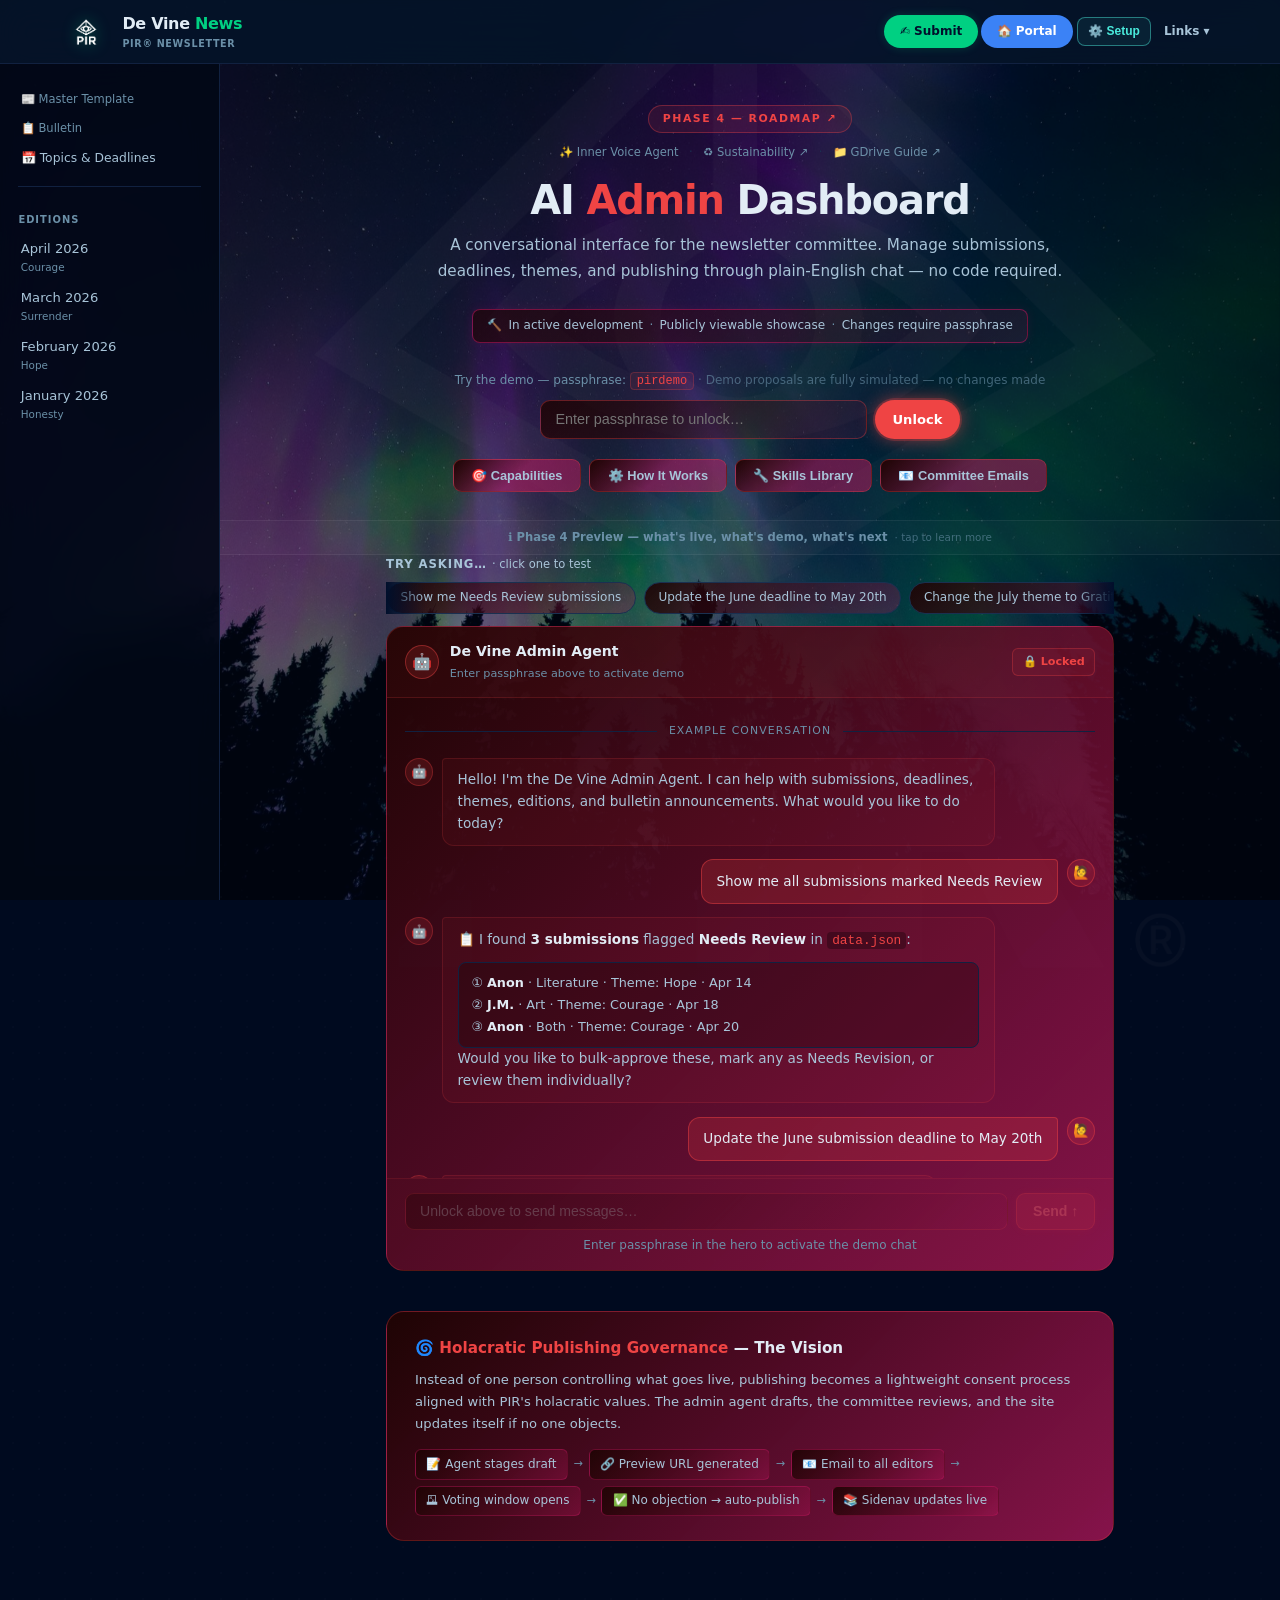
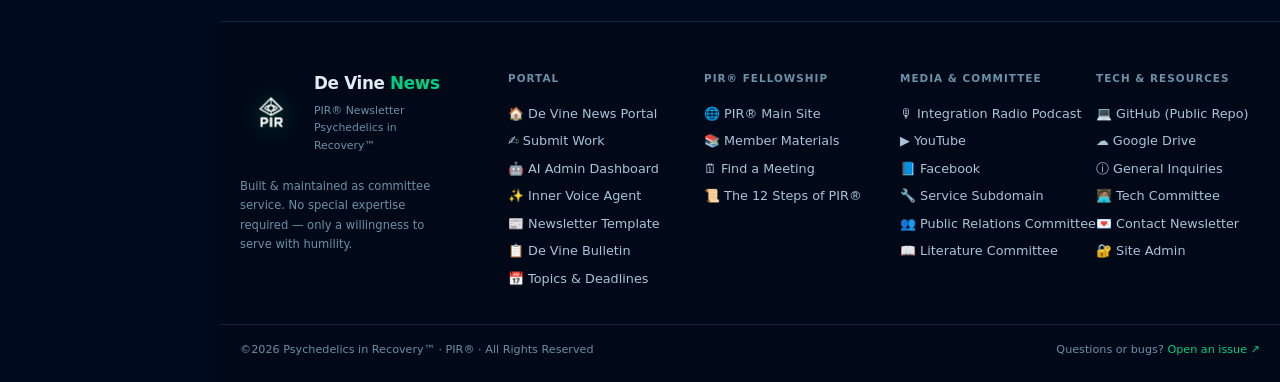
==== commit 009cf47c: "Fix btn-ghost glow, frosted footer, remove redundant About btn, add IVA about modal admin.html: - mo" ====
--- a/dashboard/admin.html
+++ b/dashboard/admin.html
@@ -461,7 +461,8 @@
     .modal-close:focus-visible { outline: none !important; box-shadow: 0 0 0 2px rgba(239,68,68,0.28) !important; }
     .modal-actions {
       border-top-color: rgba(239,68,68,0.18);
-      background: linear-gradient(to bottom, transparent 0%, rgba(30,4,4,0.38) 100%);
+      background: rgba(22,4,4,0.55);
+      backdrop-filter: blur(4px); -webkit-backdrop-filter: blur(4px);
     }
     .modal-body h3 { color: var(--adm); }
     .modal-body code { color: var(--adm); border-color: rgba(239,68,68,0.22); background: rgba(239,68,68,0.07); }
@@ -487,8 +488,8 @@
     .skills-table th { background: rgba(30,4,4,0.7); }
     .skills-table td { border-top-color: rgba(239,68,68,0.12); }
     .skills-table tr:hover td { background: rgba(239,68,68,0.04); }
-    /* Footer actions + ghost btn crimson tint */
-    .modal-actions .btn-ghost { color: rgba(239,68,68,0.65); border-color: rgba(239,68,68,0.22); }
+    /* Footer actions + ghost btn crimson tint (cancel global breathe-g glow) */
+    .modal-actions .btn-ghost { color: rgba(239,68,68,0.65); border-color: rgba(239,68,68,0.22); animation: none !important; box-shadow: none !important; }
     .modal-actions .btn-ghost:hover { background: rgba(239,68,68,0.07); color: var(--adm); border-color: rgba(239,68,68,0.42); }
     /* Jump-to-bottom pill */
     .modal-scroll-btn { background: rgba(239,68,68,0.08); border-color: rgba(239,68,68,0.25); color: var(--adm); }
@@ -599,7 +600,6 @@
       <button class="adm-modal-btn" onclick="openModal('modal-howitworks')">⚙️ How It Works</button>
       <button class="adm-modal-btn" onclick="openModal('modal-skills')">🔧 Skills Library</button>
       <button class="adm-modal-btn" onclick="emailReset();openModal('modal-emails');setTimeout(emailBindScrollListeners,150)">📧 Committee Emails</button>
-      <button class="adm-modal-btn" onclick="openModal('modal-status-info')" style="border-color:rgba(239,68,68,0.2);opacity:0.8">ℹ️ About This Demo</button>
     </div>
   </div>
 
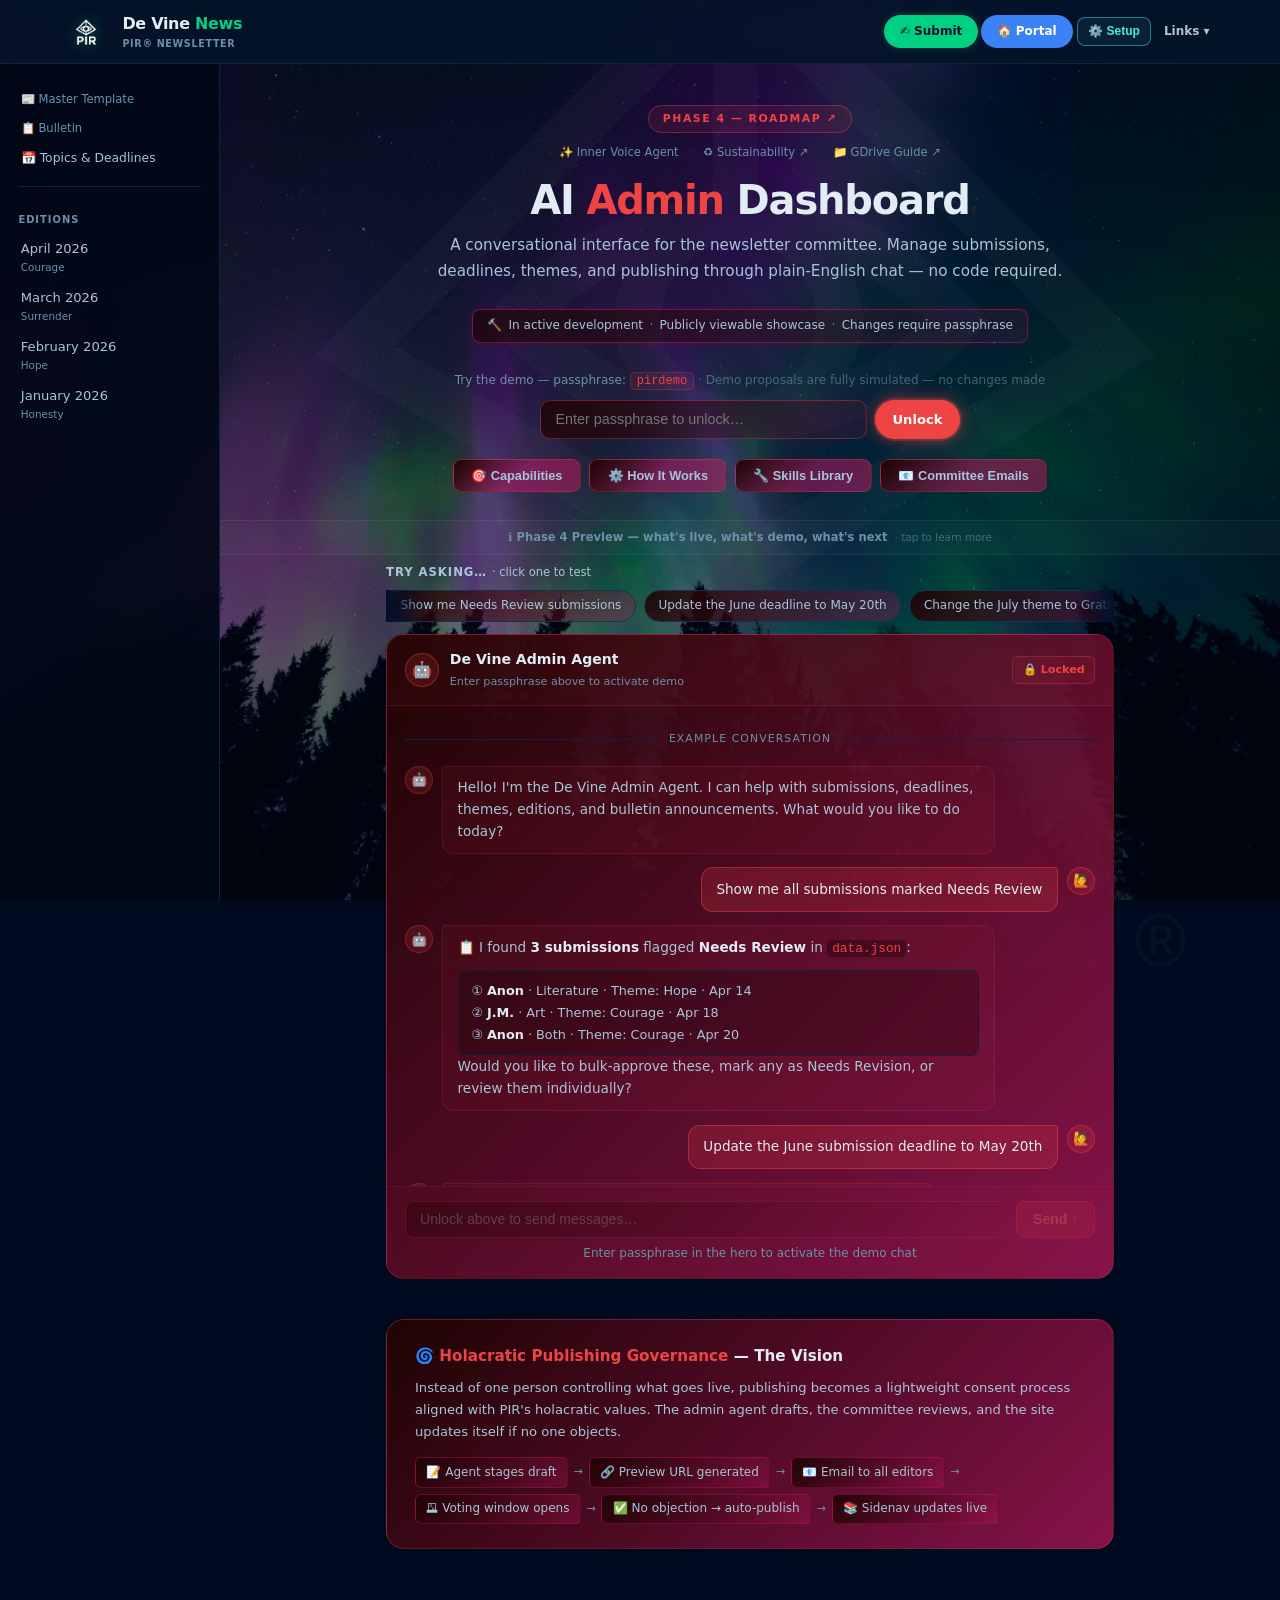
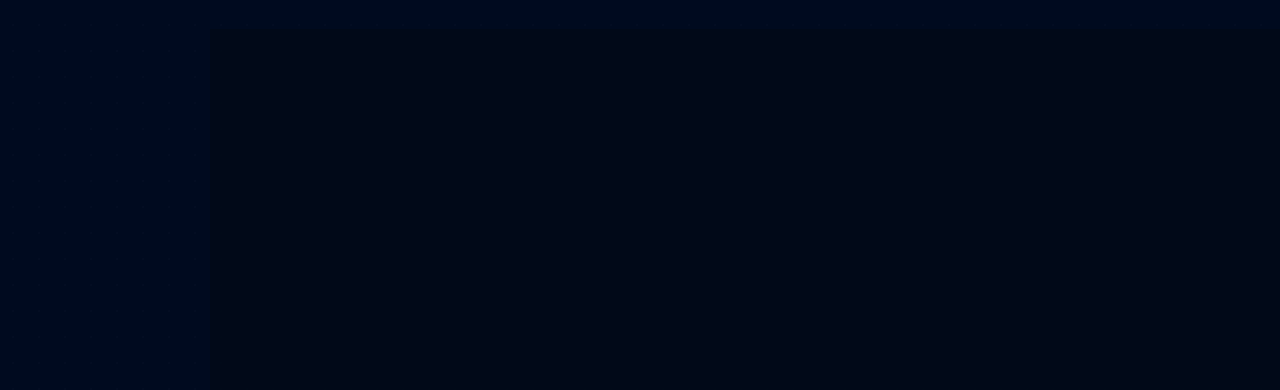
==== commit 48e39eb0: "Crimson/purple breathe on modal btns, gradient primaries, centered footer, pill spacing admin.html: " ====
--- a/dashboard/admin.html
+++ b/dashboard/admin.html
@@ -461,8 +461,8 @@
     .modal-close:focus-visible { outline: none !important; box-shadow: 0 0 0 2px rgba(239,68,68,0.28) !important; }
     .modal-actions {
       border-top-color: rgba(239,68,68,0.18);
-      background: rgba(22,4,4,0.55);
-      backdrop-filter: blur(4px); -webkit-backdrop-filter: blur(4px);
+      background: #1a0404;
+      justify-content: center;
     }
     .modal-body h3 { color: var(--adm); }
     .modal-body code { color: var(--adm); border-color: rgba(239,68,68,0.22); background: rgba(239,68,68,0.07); }
@@ -471,13 +471,14 @@
     .modal-body::-webkit-scrollbar { width: 4px; }
     .modal-body::-webkit-scrollbar-track { background: rgba(239,68,68,0.04); }
     .modal-body::-webkit-scrollbar-thumb { background: rgba(239,68,68,0.28); border-radius: 99px; }
-    /* Propose-change & primary action buttons — red identity matching unlock */
+    /* Primary buttons — deep crimson gradient */
     .modal-actions .btn-primary {
-      background: var(--adm) !important; color: #fff !important;
-      box-shadow: 0 0 0 2px rgba(239,68,68,0.25), 0 0 18px rgba(239,68,68,0.6) !important;
+      background: linear-gradient(135deg, #1e0404 0%, rgba(239,68,68,0.92) 100%) !important;
+      color: #fff !important;
+      box-shadow: 0 0 0 2px rgba(239,68,68,0.25), 0 0 18px rgba(239,68,68,0.55) !important;
+      border-color: rgba(239,68,68,0.55) !important;
     }
     .modal-actions .btn-primary:hover {
-      background: #f87171 !important;
       box-shadow: 0 0 0 3px rgba(239,68,68,0.35), 0 0 26px rgba(239,68,68,0.75) !important;
     }
     .cap-card { background: rgba(30,4,4,0.6); border-color: rgba(239,68,68,0.2); }
@@ -488,12 +489,17 @@
     .skills-table th { background: rgba(30,4,4,0.7); }
     .skills-table td { border-top-color: rgba(239,68,68,0.12); }
     .skills-table tr:hover td { background: rgba(239,68,68,0.04); }
-    /* Footer actions + ghost btn crimson tint (cancel global breathe-g glow) */
-    .modal-actions .btn-ghost { color: rgba(239,68,68,0.65); border-color: rgba(239,68,68,0.22); animation: none !important; box-shadow: none !important; }
-    .modal-actions .btn-ghost:hover { background: rgba(239,68,68,0.07); color: var(--adm); border-color: rgba(239,68,68,0.42); }
-    /* Jump-to-bottom pill */
-    .modal-scroll-btn { background: rgba(239,68,68,0.08); border-color: rgba(239,68,68,0.25); color: var(--adm); }
-    .modal-scroll-btn:hover { background: rgba(239,68,68,0.18); border-color: var(--adm); }
+    /* Crimson breathe — replaces global breathe-g on this page's modal buttons */
+    @keyframes breathe-r {
+      0%, 100% { box-shadow: 0 0 0 1px rgba(239,68,68,0.06), 0 0 4px rgba(239,68,68,0); }
+      50%       { box-shadow: 0 0 0 2px rgba(239,68,68,0.18), 0 0 14px rgba(239,68,68,0.14); }
+    }
+    /* Ghost btn — crimson breathe */
+    .modal-actions .btn-ghost { color: rgba(239,68,68,0.65); border-color: rgba(239,68,68,0.22); animation: breathe-r 5s ease-in-out infinite !important; }
+    .modal-actions .btn-ghost:hover { background: rgba(239,68,68,0.07); color: var(--adm); border-color: rgba(239,68,68,0.42); box-shadow: none !important; animation: none !important; }
+    /* Jump-to-bottom pill — crimson breathe */
+    .modal-scroll-btn { background: rgba(239,68,68,0.08); border-color: rgba(239,68,68,0.25); color: var(--adm); animation: breathe-r 5s ease-in-out infinite; }
+    .modal-scroll-btn:hover { background: rgba(239,68,68,0.18); border-color: var(--adm); animation: none; box-shadow: none; }
     /* Email list scroll-hint button */
     .email-scroll-hint {
       display: none; align-items: center; justify-content: center; gap: 0.35rem;
@@ -531,7 +537,7 @@
     .adm-status-pill {
       display: flex; align-items: center; justify-content: center; gap: 0.45rem;
       font-size: 0.72rem; font-weight: 600; cursor: pointer;
-      padding: 0.45rem 1.25rem; text-align: center;
+      padding: 0.45rem 1.25rem; text-align: center; margin-bottom: 0.5rem;
       border-top-width: 1px; border-top-style: solid;
       border-bottom-width: 1px; border-bottom-style: solid;
       transition: all 0.2s; user-select: none;
